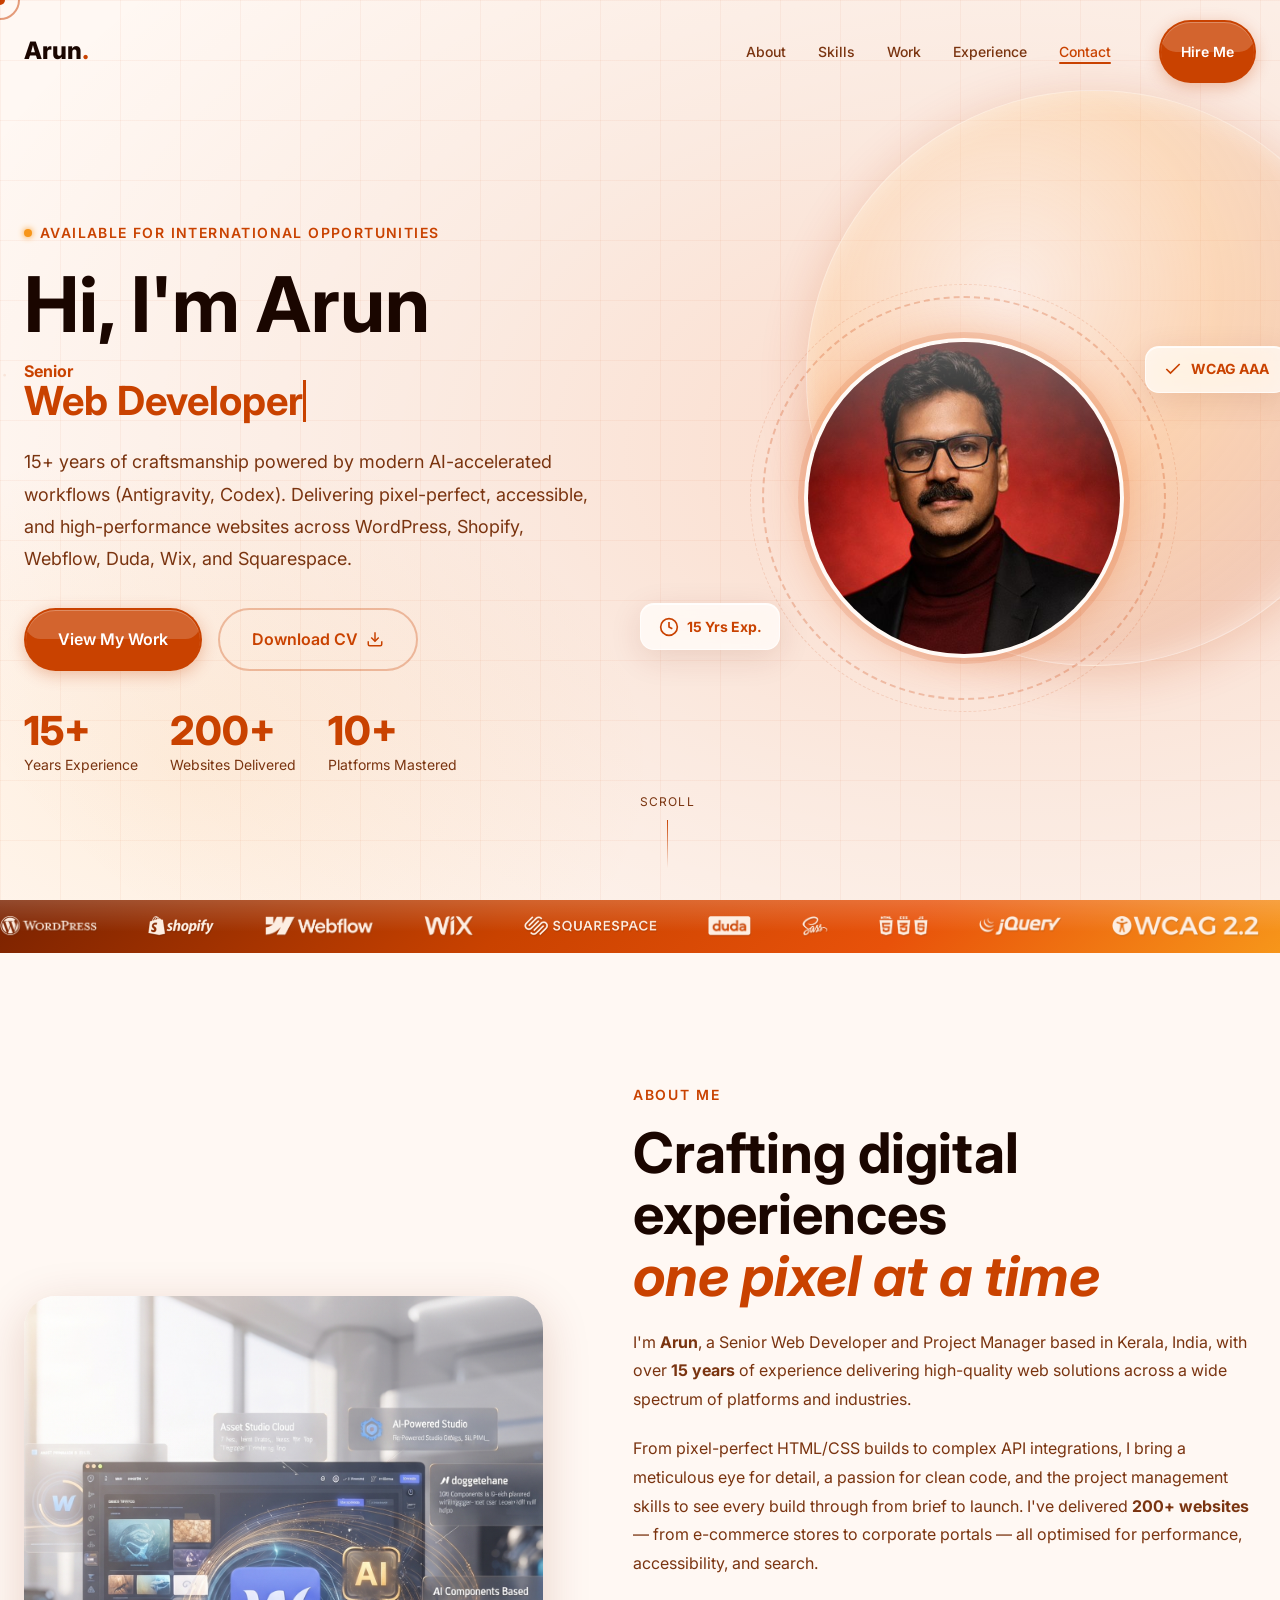
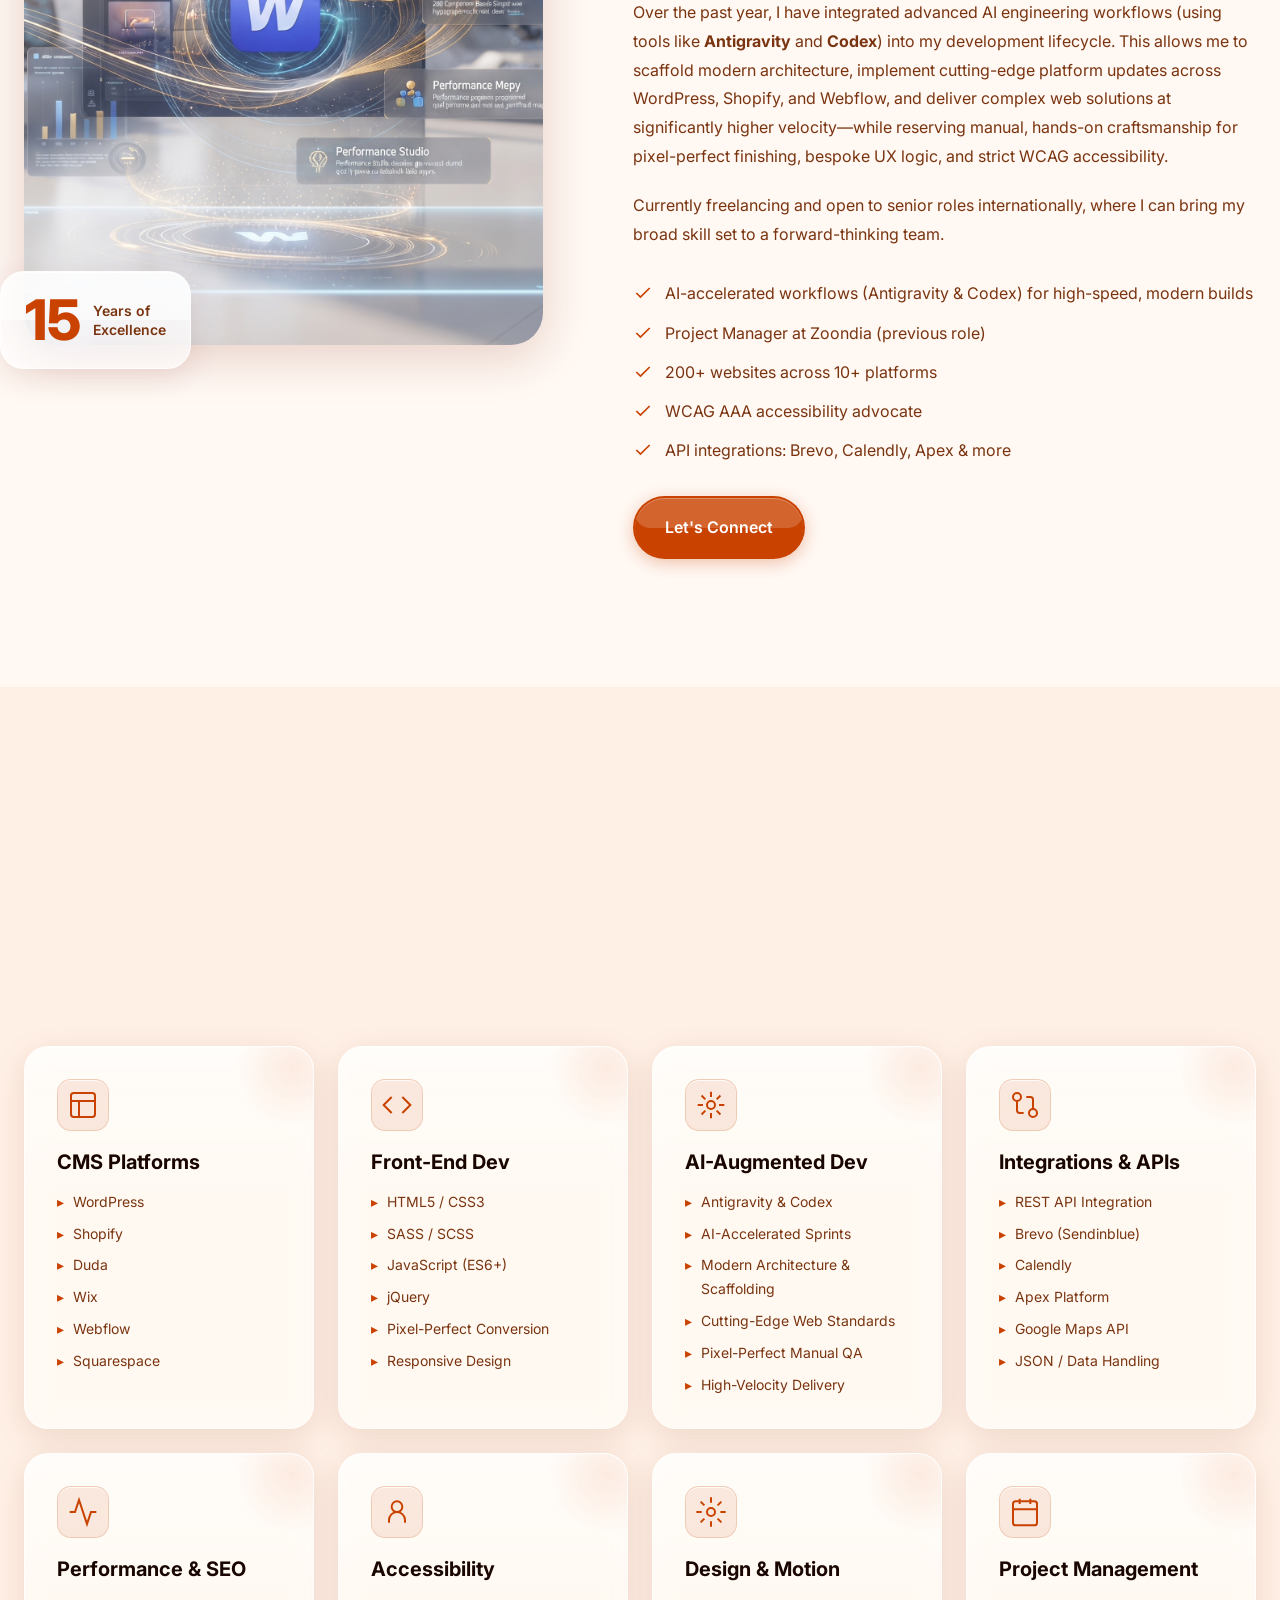
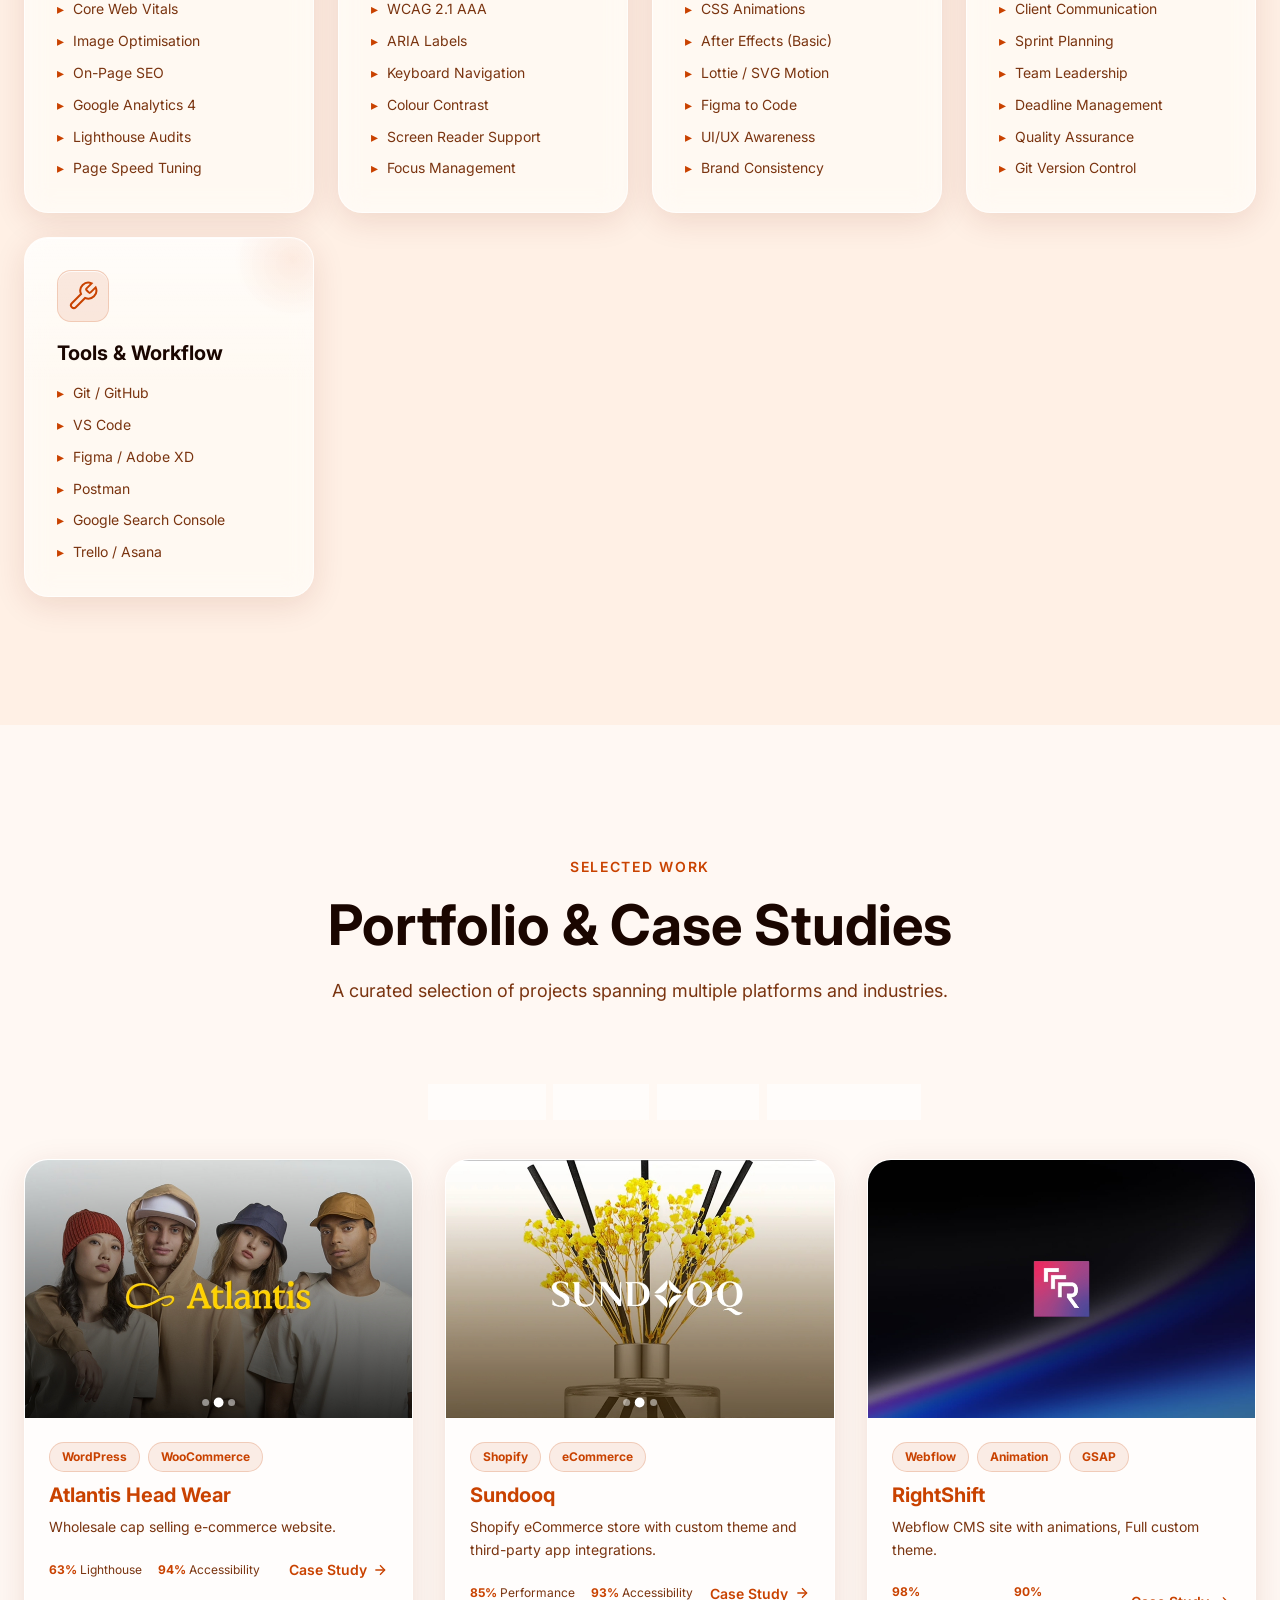
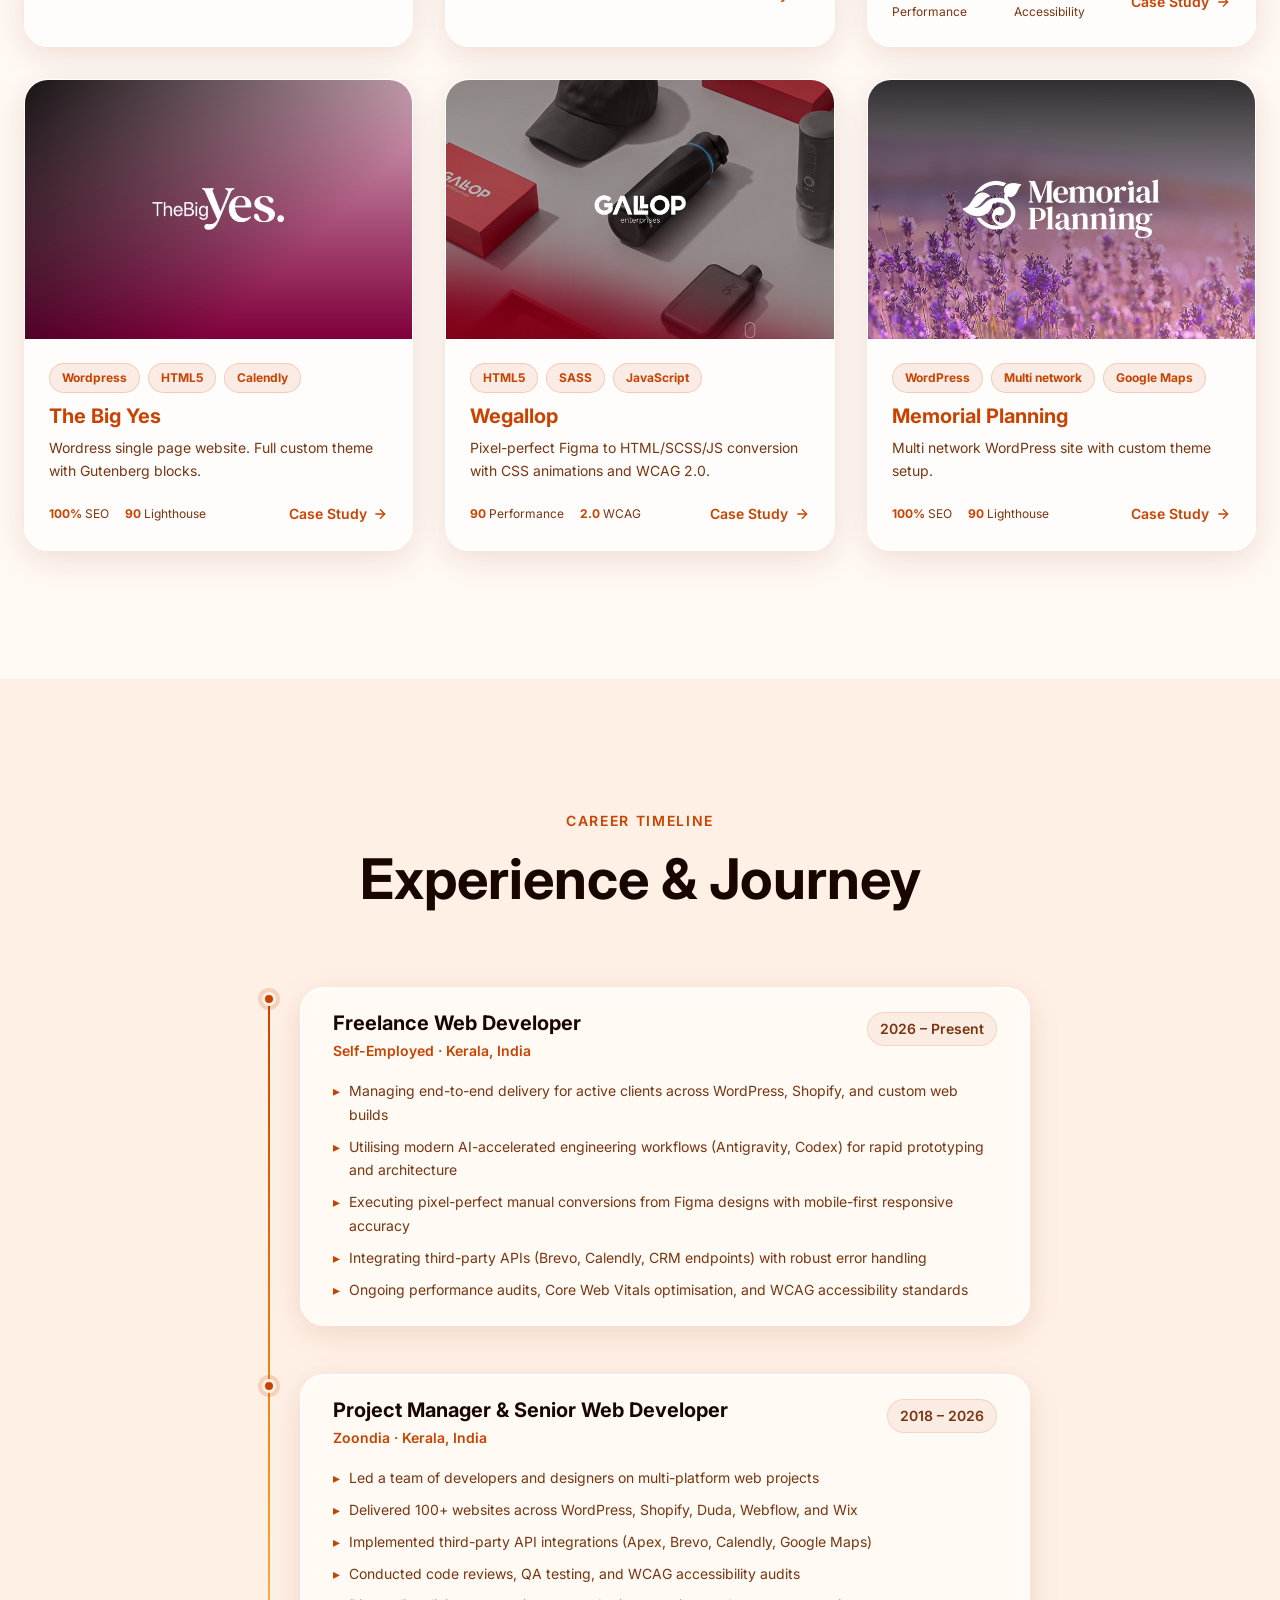
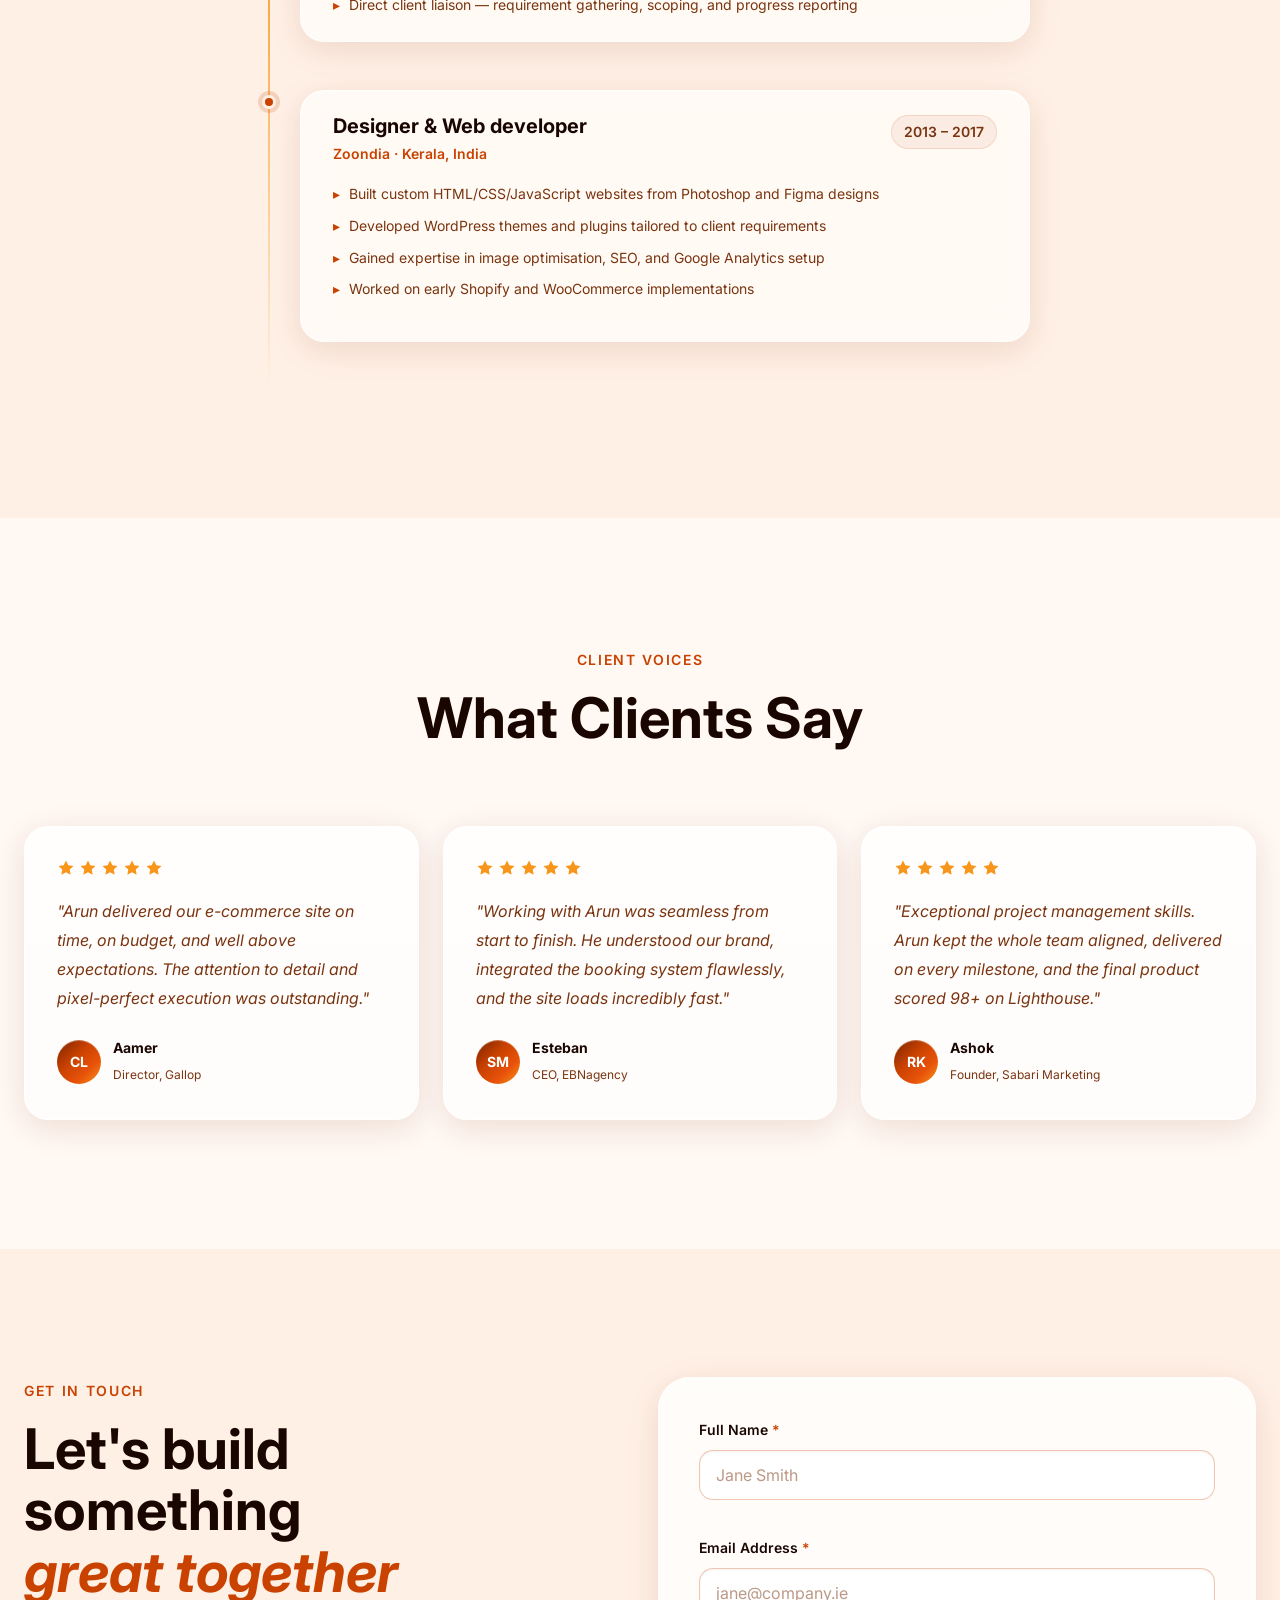
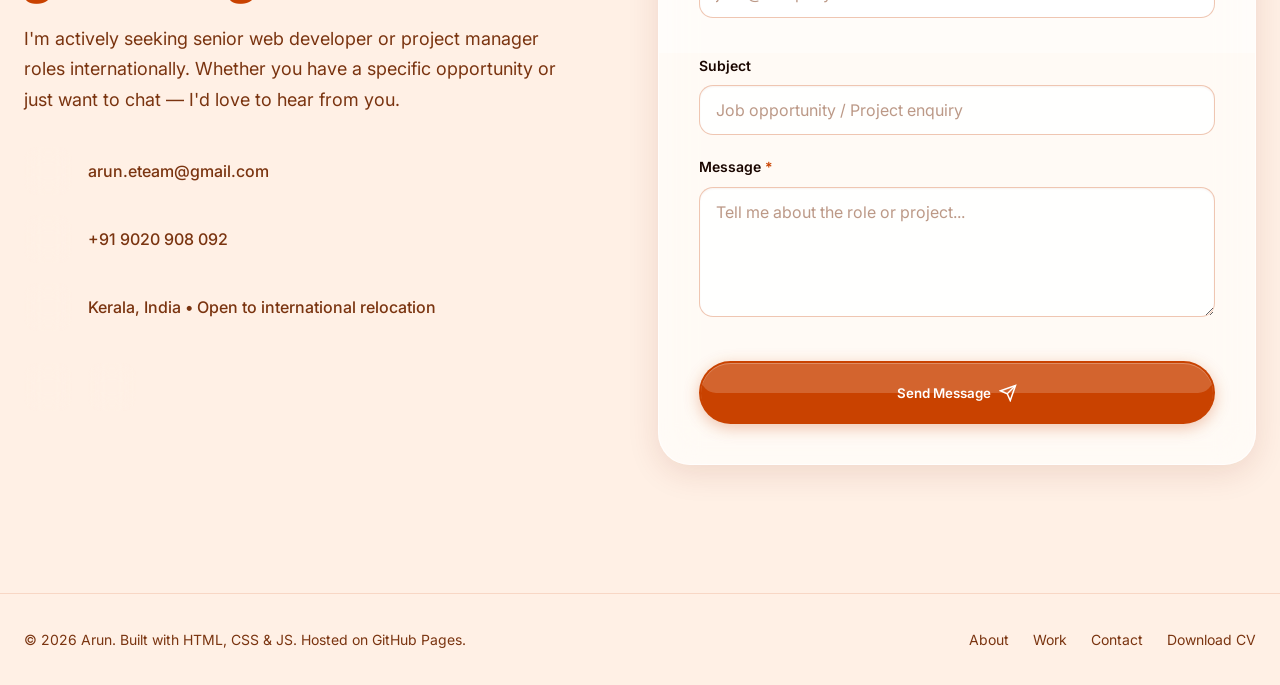
==== index.html @ b730db7a "Initial commit: Portfolio website with modern animations and case studies" ====
<!DOCTYPE html>
<html lang="en">

<head>
  <meta charset="UTF-8" />
  <meta name="viewport" content="width=device-width, initial-scale=1.0" />
  <meta name="description"
    content="Arun – Senior Web Developer & Project Manager with 15+ years experience. Specialising in WordPress, Shopify, Webflow, pixel-perfect builds, and API integrations. Based in Kerala, India. Open to international opportunities." />
  <meta name="keywords"
    content="Web Developer, WordPress Developer, Shopify Developer, Webflow, Kerala, India, Arun, Portfolio, International" />
  <meta name="author" content="Arun" />
  <!-- Open Graph -->
  <meta property="og:title" content="Arun | Senior Web Developer & PM" />
  <meta property="og:description"
    content="15+ years crafting pixel-perfect, accessible websites across WordPress, Shopify, Webflow, Wix, Duda, and more." />
  <meta property="og:type" content="website" />
  <!-- Theme color -->
  <meta name="theme-color" content="#0a0a0f" />
  <title>Arun | Senior Web Developer & Project Manager</title>

  <!-- Preload critical assets -->
  <link rel="preconnect" href="https://fonts.googleapis.com" />
  <link rel="preconnect" href="https://fonts.gstatic.com" crossorigin />
  <link href="https://fonts.googleapis.com/css2?family=Inter:wght@300;400;500;600;700;800;900&display=swap"
    rel="stylesheet" />
  <link rel="stylesheet" href="assets/css/style.css" />
  <link rel="stylesheet" href="assets/css/animations.css" />
</head>

<body>
  <!-- Skip link for WCAG AAA -->
  <a class="skip-link" href="#main-content">Skip to main content</a>

  <!-- ============ CURSOR ============ -->
  <div class="cursor" id="cursor" aria-hidden="true"></div>
  <div class="cursor-follower" id="cursorFollower" aria-hidden="true"></div>

  <!-- ============ PRELOADER ============ -->
  <div class="preloader" id="preloader" aria-hidden="true" role="presentation">
    <div class="preloader__inner">
      <div class="preloader__logo">A</div>
      <div class="preloader__bar"><span></span></div>
    </div>
  </div>

  <!-- ============ HEADER ============ -->
  <header class="header" id="header" role="banner">
    <div class="container header__inner">
      <a href="/" class="logo" aria-label="Arun – Home">
        <span class="logo__text">Arun</span>
        <span class="logo__dot" aria-hidden="true">.</span>
      </a>
      <nav class="nav" role="navigation" aria-label="Primary navigation">
        <ul class="nav__list" role="list">
          <li><a href="#about" class="nav__link">About</a></li>
          <li><a href="#skills" class="nav__link">Skills</a></li>
          <li><a href="#work" class="nav__link">Work</a></li>
          <li><a href="#experience" class="nav__link">Experience</a></li>
          <li><a href="#contact" class="nav__link">Contact</a></li>
        </ul>
      </nav>
      <a href="#contact" class="btn btn--primary btn--sm header__cta">Hire Me</a>
      <button class="nav-toggle" id="navToggle" aria-label="Open navigation menu" aria-expanded="false"
        aria-controls="mobileMenu">
        <span></span><span></span><span></span>
      </button>
    </div>
    <!-- Mobile Menu -->
    <div class="mobile-menu" id="mobileMenu" aria-hidden="true" role="dialog" aria-label="Mobile navigation">
      <nav role="navigation" aria-label="Mobile navigation">
        <ul class="mobile-menu__list" role="list">
          <li><a href="#about" class="mobile-menu__link">About</a></li>
          <li><a href="#skills" class="mobile-menu__link">Skills</a></li>
          <li><a href="#work" class="mobile-menu__link">Work</a></li>
          <li><a href="#experience" class="mobile-menu__link">Experience</a></li>
          <li><a href="#contact" class="mobile-menu__link">Contact</a></li>
        </ul>
      </nav>
    </div>
  </header>

  <!-- ============ MAIN ============ -->
  <main id="main-content">

    <!-- ====== HERO ====== -->
    <section class="hero" aria-labelledby="heroHeading">
      <div class="hero__bg" aria-hidden="true">
        <div class="hero__grid"></div>
        <div class="hero__gradient"></div>
        <canvas class="hero__canvas" id="heroCanvas"></canvas>
      </div>
      <div class="container hero__inner">
        <div class="hero__content reveal">
          <p class="hero__eyebrow">
            <span class="hero__eyebrow-dot" aria-hidden="true"></span>
            Available for international opportunities
          </p>
          <h1 class="hero__heading" id="heroHeading">
            <span class="hero__name">Hi, I'm Arun</span>
            <span class="hero__title-wrap">
              <span class="hero__title-static">Senior&nbsp;</span>
              <span class="hero__title-typewriter" id="typewriter" aria-label="Web Developer &amp; Project Manager"
                aria-live="polite"></span>
            </span>
          </h1>
          <p class="hero__desc">
            15+ years of craftsmanship powered by modern AI-accelerated workflows (Antigravity, Codex).
            Delivering pixel-perfect, accessible, and high-performance websites across WordPress, Shopify,
            Webflow, Duda, Wix, and Squarespace.
          </p>
          <div class="hero__actions">
            <a href="#work" class="btn btn--primary btn--lg">View My Work</a>
            <a href="assets/Arun-CV.pdf" class="btn btn--ghost btn--lg" download aria-label="Download Arun's CV (PDF)">
              Download CV
              <svg width="18" height="18" viewBox="0 0 24 24" fill="none" stroke="currentColor" stroke-width="2"
                aria-hidden="true" focusable="false">
                <path d="M21 15v4a2 2 0 01-2 2H5a2 2 0 01-2-2v-4" />
                <polyline points="7 10 12 15 17 10" />
                <line x1="12" y1="15" x2="12" y2="3" />
              </svg>
            </a>
          </div>
          <div class="hero__stats" role="list" aria-label="Career highlights">
            <div class="hero__stat" role="listitem">
              <span class="hero__stat-num" data-count="15">0</span>
              <span class="hero__stat-label">Years Experience</span>
            </div>
            <div class="hero__stat" role="listitem">
              <span class="hero__stat-num" data-count="200">0</span>
              <span class="hero__stat-label">Websites Delivered</span>
            </div>
            <div class="hero__stat" role="listitem">
              <span class="hero__stat-num" data-count="10">0</span>
              <span class="hero__stat-label">Platforms Mastered</span>
            </div>
          </div>
        </div>
        <div class="hero__visual reveal reveal--right" aria-hidden="true">
          <div class="hero__avatar-ring">
            <div class="hero__avatar">
              <img src="assets/images/arun-profile.jpg" alt="Arun – Web Developer" width="320" height="320"
                loading="eager" />
            </div>
          </div>
          <div class="hero__badge hero__badge--top">
            <svg width="20" height="20" viewBox="0 0 24 24" fill="none" stroke="currentColor" stroke-width="2"
              aria-hidden="true">
              <polyline points="20 6 9 17 4 12" />
            </svg>
            WCAG AAA
          </div>
          <div class="hero__badge hero__badge--bottom">
            <svg width="20" height="20" viewBox="0 0 24 24" fill="none" stroke="currentColor" stroke-width="2"
              aria-hidden="true">
              <circle cx="12" cy="12" r="10" />
              <polyline points="12 6 12 12 16 14" />
            </svg>
            15 Yrs Exp.
          </div>
        </div>
      </div>
      <div class="hero__scroll" aria-hidden="true">
        <span>Scroll</span>
        <div class="hero__scroll-line"></div>
      </div>
    </section>

    <!-- ====== MARQUEE STRIP ====== -->
    <div class="marquee-strip" aria-hidden="true">
      <div class="marquee-track">
        <div class="marquee-content">
          <img src="assets/images/Wordpress_logo_PNG1.png" alt="Wordpress">
          <img src="assets/images/Shopify_logo_PNG2.png" alt="Shopify">
          <img src="assets/images/webflow@logotyp.us.png" alt="Webflow">
          <img src="assets/images/wix@logotyp.us.png" alt="WIX">
          <img src="assets/images/squarespace@logotyp.us.png" alt="Squarespace">
          <img src="assets/images/Duda-01.png" alt="Duda">
          <img src="assets/images/Sass.png" alt="Sass">
          <img src="assets/images/html5-logo-31819.png" alt="html5">
          <img src="assets/images/jquery-logo-fa14.png" alt="jquery">
          <img src="assets/images/WCAg 2.2.png" alt="WCAG">
          <img src="assets/images/seo-search-symbol.png" alt="SEO">
          <img src="assets/images/Google_Analytics_logo_PNG1.png" alt="Google Analytics">
          <img src="assets/images/api-icon.png" alt="API">
          <img src="assets/images/pixel-perfect.png" alt="pixel perfect">
        </div>
        <div class="marquee-content" aria-hidden="true">
          <img src="assets/images/Wordpress_logo_PNG1.png" alt="Wordpress">
          <img src="assets/images/Shopify_logo_PNG2.png" alt="Shopify">
          <img src="assets/images/webflow@logotyp.us.png" alt="Webflow">
          <img src="assets/images/wix@logotyp.us.png" alt="WIX">
          <img src="assets/images/squarespace@logotyp.us.png" alt="Squarespace">
          <img src="assets/images/Duda-01.png" alt="Duda">
          <img src="assets/images/Sass.png" alt="Sass">
          <img src="assets/images/html5-logo-31819.png" alt="html5">
          <img src="assets/images/jquery-logo-fa14.png" alt="jquery">
          <img src="assets/images/WCAg 2.2.png" alt="WCAG">
          <img src="assets/images/seo-search-symbol.png" alt="SEO">
          <img src="assets/images/Google_Analytics_logo_PNG1.png" alt="Google Analytics">
          <img src="assets/images/api-icon.png" alt="API">
          <img src="assets/images/pixel-perfect.png" alt="pixel perfect">
        </div>
      </div>
    </div>

    <!-- ====== ABOUT ====== -->
    <section class="about section" id="about" aria-labelledby="aboutHeading">
      <div class="container">
        <div class="about__inner">
          <div class="about__image-wrap reveal">
            <div class="about__image-frame">
              <img src="assets/images/arun-about.jpg" alt="Arun at work – web development setup" width="480"
                height="560" loading="lazy" />
              <div class="about__image-deco" aria-hidden="true"></div>
            </div>
            <div class="about__experience-card" aria-label="15 years of web development experience">
              <span class="about__exp-num">15</span>
              <span class="about__exp-text">Years of<br />Excellence</span>
            </div>
          </div>
          <div class="about__content reveal reveal--right">
            <p class="section__eyebrow">About Me</p>
            <h2 class="section__heading" id="aboutHeading">
              Crafting digital experiences<br />
              <em>one pixel at a time</em>
            </h2>
            <p class="about__desc">
              I'm <strong>Arun</strong>, a Senior Web Developer and Project Manager based in Kerala, India,
              with over <strong>15 years</strong> of experience delivering high-quality web solutions across
              a wide spectrum of platforms and industries.
            </p>
            <p class="about__desc">
              From pixel-perfect HTML/CSS builds to complex API integrations, I bring a meticulous eye
              for detail, a passion for clean code, and the project management skills to see every
              build through from brief to launch. I've delivered <strong>200+ websites</strong> — from
              e-commerce stores to corporate portals — all optimised for performance, accessibility,
              and search.
            </p>
            <p class="about__desc">
              Over the past year, I have integrated advanced AI engineering workflows (using tools like
              <strong>Antigravity</strong> and <strong>Codex</strong>) into my development lifecycle. This allows me to
              scaffold modern architecture, implement cutting-edge platform updates across WordPress, Shopify, and
              Webflow,
              and deliver complex web solutions at significantly higher velocity—while reserving manual, hands-on
              craftsmanship for pixel-perfect finishing, bespoke UX logic, and strict WCAG accessibility.
            </p>
            <p class="about__desc">
              Currently freelancing and open to senior roles internationally, where I can bring my broad skill set to a
              forward-thinking team.
            </p>
            <ul class="about__highlights" role="list">
              <li>
                <svg width="20" height="20" viewBox="0 0 24 24" fill="none" stroke="currentColor" stroke-width="2"
                  aria-hidden="true">
                  <polyline points="20 6 9 17 4 12" />
                </svg>
                AI-accelerated workflows (Antigravity &amp; Codex) for high-speed, modern builds
              </li>
              <li>
                <svg width="20" height="20" viewBox="0 0 24 24" fill="none" stroke="currentColor" stroke-width="2"
                  aria-hidden="true">
                  <polyline points="20 6 9 17 4 12" />
                </svg>
                Project Manager at Zoondia (previous role)
              </li>
              <li>
                <svg width="20" height="20" viewBox="0 0 24 24" fill="none" stroke="currentColor" stroke-width="2"
                  aria-hidden="true">
                  <polyline points="20 6 9 17 4 12" />
                </svg>
                200+ websites across 10+ platforms
              </li>
              <li>
                <svg width="20" height="20" viewBox="0 0 24 24" fill="none" stroke="currentColor" stroke-width="2"
                  aria-hidden="true">
                  <polyline points="20 6 9 17 4 12" />
                </svg>
                WCAG AAA accessibility advocate
              </li>
              <li>
                <svg width="20" height="20" viewBox="0 0 24 24" fill="none" stroke="currentColor" stroke-width="2"
                  aria-hidden="true">
                  <polyline points="20 6 9 17 4 12" />
                </svg>
                API integrations: Brevo, Calendly, Apex & more
              </li>
            </ul>
            <a href="#contact" class="btn btn--primary">Let's Connect</a>
          </div>
        </div>
      </div>
    </section>

    <!-- ====== SKILLS ====== -->
    <section class="skills section section--alt" id="skills" aria-labelledby="skillsHeading">
      <div class="container">
        <div class="section__header reveal">
          <p class="section__eyebrow">What I Do</p>
          <h2 class="section__heading" id="skillsHeading">Skills &amp; Expertise</h2>
          <p class="section__sub">A broad, battle-tested toolkit built across 15 years of real-world projects.</p>
        </div>
        <div class="skills__grid">
          <!-- Skill Card -->
          <article class="skill-card reveal" tabindex="0" aria-label="CMS Platforms skill category">
            <div class="skill-card__icon" aria-hidden="true">
              <svg width="32" height="32" viewBox="0 0 24 24" fill="none" stroke="currentColor" stroke-width="1.5">
                <rect x="3" y="3" width="18" height="18" rx="2" />
                <path d="M3 9h18M9 21V9" />
              </svg>
            </div>
            <h3 class="skill-card__title">CMS Platforms</h3>
            <ul class="skill-card__list" role="list">
              <li>WordPress</li>
              <li>Shopify</li>
              <li>Duda</li>
              <li>Wix</li>
              <li>Webflow</li>
              <li>Squarespace</li>
            </ul>
          </article>
          <article class="skill-card reveal" tabindex="0" aria-label="Front-End Development skill category">
            <div class="skill-card__icon" aria-hidden="true">
              <svg width="32" height="32" viewBox="0 0 24 24" fill="none" stroke="currentColor" stroke-width="1.5">
                <polyline points="16 18 22 12 16 6" />
                <polyline points="8 6 2 12 8 18" />
              </svg>
            </div>
            <h3 class="skill-card__title">Front-End Dev</h3>
            <ul class="skill-card__list" role="list">
              <li>HTML5 / CSS3</li>
              <li>SASS / SCSS</li>
              <li>JavaScript (ES6+)</li>
              <li>jQuery</li>
              <li>Pixel-Perfect Conversion</li>
              <li>Responsive Design</li>
            </ul>
          </article>
          <article class="skill-card reveal" tabindex="0" aria-label="AI-Augmented Development skill category">
            <div class="skill-card__icon" aria-hidden="true">
              <svg width="32" height="32" viewBox="0 0 24 24" fill="none" stroke="currentColor" stroke-width="1.5">
                <path
                  d="M12 2v4M12 18v4M4.93 4.93l2.83 2.83M16.24 16.24l2.83 2.83M2 12h4M18 12h4M4.93 19.07l2.83-2.83M16.24 7.76l2.83-2.83" />
                <circle cx="12" cy="12" r="3" />
              </svg>
            </div>
            <h3 class="skill-card__title">AI-Augmented Dev</h3>
            <ul class="skill-card__list" role="list">
              <li>Antigravity &amp; Codex</li>
              <li>AI-Accelerated Sprints</li>
              <li>Modern Architecture &amp; Scaffolding</li>
              <li>Cutting-Edge Web Standards</li>
              <li>Pixel-Perfect Manual QA</li>
              <li>High-Velocity Delivery</li>
            </ul>
          </article>
          <article class="skill-card reveal" tabindex="0" aria-label="Integrations & APIs skill category">
            <div class="skill-card__icon" aria-hidden="true">
              <svg width="32" height="32" viewBox="0 0 24 24" fill="none" stroke="currentColor" stroke-width="1.5">
                <circle cx="18" cy="18" r="3" />
                <circle cx="6" cy="6" r="3" />
                <path d="M13 6h3a2 2 0 012 2v7" />
                <path d="M11 18H8a2 2 0 01-2-2V9" />
              </svg>
            </div>
            <h3 class="skill-card__title">Integrations &amp; APIs</h3>
            <ul class="skill-card__list" role="list">
              <li>REST API Integration</li>
              <li>Brevo (Sendinblue)</li>
              <li>Calendly</li>
              <li>Apex Platform</li>
              <li>Google Maps API</li>
              <li>JSON / Data Handling</li>
            </ul>
          </article>
          <article class="skill-card reveal" tabindex="0" aria-label="Performance & SEO skill category">
            <div class="skill-card__icon" aria-hidden="true">
              <svg width="32" height="32" viewBox="0 0 24 24" fill="none" stroke="currentColor" stroke-width="1.5">
                <polyline points="22 12 18 12 15 21 9 3 6 12 2 12" />
              </svg>
            </div>
            <h3 class="skill-card__title">Performance &amp; SEO</h3>
            <ul class="skill-card__list" role="list">
              <li>Core Web Vitals</li>
              <li>Image Optimisation</li>
              <li>On-Page SEO</li>
              <li>Google Analytics 4</li>
              <li>Lighthouse Audits</li>
              <li>Page Speed Tuning</li>
            </ul>
          </article>
          <article class="skill-card reveal" tabindex="0" aria-label="Accessibility skill category">
            <div class="skill-card__icon" aria-hidden="true">
              <svg width="32" height="32" viewBox="0 0 24 24" fill="none" stroke="currentColor" stroke-width="1.5">
                <circle cx="12" cy="8" r="4" />
                <path d="M6 20v-2a6 6 0 0112 0v2" />
              </svg>
            </div>
            <h3 class="skill-card__title">Accessibility</h3>
            <ul class="skill-card__list" role="list">
              <li>WCAG 2.1 AAA</li>
              <li>ARIA Labels</li>
              <li>Keyboard Navigation</li>
              <li>Colour Contrast</li>
              <li>Screen Reader Support</li>
              <li>Focus Management</li>
            </ul>
          </article>
          <article class="skill-card reveal" tabindex="0" aria-label="Design & Animations skill category">
            <div class="skill-card__icon" aria-hidden="true">
              <svg width="32" height="32" viewBox="0 0 24 24" fill="none" stroke="currentColor" stroke-width="1.5">
                <circle cx="12" cy="12" r="3" />
                <path
                  d="M12 1v4M12 19v4M4.22 4.22l2.83 2.83M16.95 16.95l2.83 2.83M1 12h4M19 12h4M4.22 19.78l2.83-2.83M16.95 7.05l2.83-2.83" />
              </svg>
            </div>
            <h3 class="skill-card__title">Design &amp; Motion</h3>
            <ul class="skill-card__list" role="list">
              <li>CSS Animations</li>
              <li>After Effects (Basic)</li>
              <li>Lottie / SVG Motion</li>
              <li>Figma to Code</li>
              <li>UI/UX Awareness</li>
              <li>Brand Consistency</li>
            </ul>
          </article>
          <article class="skill-card reveal" tabindex="0" aria-label="Project Management skill category">
            <div class="skill-card__icon" aria-hidden="true">
              <svg width="32" height="32" viewBox="0 0 24 24" fill="none" stroke="currentColor" stroke-width="1.5">
                <rect x="3" y="4" width="18" height="18" rx="2" ry="2" />
                <line x1="16" y1="2" x2="16" y2="6" />
                <line x1="8" y1="2" x2="8" y2="6" />
                <line x1="3" y1="10" x2="21" y2="10" />
              </svg>
            </div>
            <h3 class="skill-card__title">Project Management</h3>
            <ul class="skill-card__list" role="list">
              <li>Client Communication</li>
              <li>Sprint Planning</li>
              <li>Team Leadership</li>
              <li>Deadline Management</li>
              <li>Quality Assurance</li>
              <li>Git Version Control</li>
            </ul>
          </article>
          <article class="skill-card reveal" tabindex="0" aria-label="Tools & Workflow skill category">
            <div class="skill-card__icon" aria-hidden="true">
              <svg width="32" height="32" viewBox="0 0 24 24" fill="none" stroke="currentColor" stroke-width="1.5">
                <path
                  d="M14.7 6.3a1 1 0 000 1.4l1.6 1.6a1 1 0 001.4 0l3.77-3.77a6 6 0 01-7.94 7.94l-6.91 6.91a2.12 2.12 0 01-3-3l6.91-6.91a6 6 0 017.94-7.94l-3.76 3.76z" />
              </svg>
            </div>
            <h3 class="skill-card__title">Tools &amp; Workflow</h3>
            <ul class="skill-card__list" role="list">
              <li>Git / GitHub</li>
              <li>VS Code</li>
              <li>Figma / Adobe XD</li>
              <li>Postman</li>
              <li>Google Search Console</li>
              <li>Trello / Asana</li>
            </ul>
          </article>
        </div>
      </div>
    </section>

    <!-- ====== WORK / PORTFOLIO ====== -->
    <section class="work section" id="work" aria-labelledby="workHeading">
      <div class="container">
        <div class="section__header reveal">
          <p class="section__eyebrow">Selected Work</p>
          <h2 class="section__heading" id="workHeading">Portfolio &amp; Case Studies</h2>
          <p class="section__sub">A curated selection of projects spanning multiple platforms and industries.</p>
        </div>

        <!-- Filter Tabs -->
        <div class="filter-tabs reveal" role="tablist" aria-label="Filter portfolio by platform">
          <button class="filter-tab active" data-filter="all" role="tab" aria-selected="true"
            aria-controls="portfolioGrid">All</button>
          <button class="filter-tab" data-filter="wordpress" role="tab" aria-selected="false">WordPress</button>
          <button class="filter-tab" data-filter="shopify" role="tab" aria-selected="false">Shopify</button>
          <button class="filter-tab" data-filter="webflow" role="tab" aria-selected="false">Webflow</button>
          <button class="filter-tab" data-filter="html" role="tab" aria-selected="false">HTML5/Tailwind</button>
        </div>

        <!-- Portfolio Grid — rendered dynamically from assets/data/projects.json -->
        <div class="portfolio-grid" id="portfolioGrid" role="tabpanel" aria-live="polite"
          aria-label="Portfolio projects">
          <!-- JS renders cards here -->
          <div class="portfolio-loading" id="portfolioLoading" aria-label="Loading projects">
            <div class="portfolio-loading__spinner" aria-hidden="true"></div>
            <p>Loading projects…</p>
          </div>
        </div><!-- /portfolio-grid -->
      </div>
    </section>

    <!-- ====== EXPERIENCE ====== -->
    <section class="experience section section--alt" id="experience" aria-labelledby="expHeading">
      <div class="container">
        <div class="section__header reveal">
          <p class="section__eyebrow">Career Timeline</p>
          <h2 class="section__heading" id="expHeading">Experience &amp; Journey</h2>
        </div>
        <div class="timeline">
          <div class="timeline__item reveal" aria-label="Current role: Freelance Web Developer, 2024 to present">
            <div class="timeline__dot" aria-hidden="true"></div>
            <div class="timeline__content">
              <div class="timeline__header">
                <div>
                  <h3 class="timeline__role">Freelance Web Developer</h3>
                  <p class="timeline__company">Self-Employed &middot; Kerala, India</p>
                </div>
                <span class="timeline__period">2026 – Present</span>
              </div>
              <ul class="timeline__desc" role="list">
                <li>Managing end-to-end delivery for active clients across WordPress, Shopify, and custom web builds
                </li>
                <li>Utilising modern AI-accelerated engineering workflows (Antigravity, Codex) for rapid prototyping and
                  architecture</li>
                <li>Executing pixel-perfect manual conversions from Figma designs with mobile-first responsive accuracy
                </li>
                <li>Integrating third-party APIs (Brevo, Calendly, CRM endpoints) with robust error handling</li>
                <li>Ongoing performance audits, Core Web Vitals optimisation, and WCAG accessibility standards</li>
              </ul>
            </div>
          </div>
          <div class="timeline__item reveal" aria-label="Previous role: Project Manager at Zoondia">
            <div class="timeline__dot" aria-hidden="true"></div>
            <div class="timeline__content">
              <div class="timeline__header">
                <div>
                  <h3 class="timeline__role">Project Manager &amp; Senior Web Developer</h3>
                  <p class="timeline__company">Zoondia &middot; Kerala, India</p>
                </div>
                <span class="timeline__period">2018 – 2026</span>
              </div>
              <ul class="timeline__desc" role="list">
                <li>Led a team of developers and designers on multi-platform web projects</li>
                <li>Delivered 100+ websites across WordPress, Shopify, Duda, Webflow, and Wix</li>
                <li>Implemented third-party API integrations (Apex, Brevo, Calendly, Google Maps)</li>
                <li>Conducted code reviews, QA testing, and WCAG accessibility audits</li>
                <li>Direct client liaison — requirement gathering, scoping, and progress reporting</li>
              </ul>
            </div>
          </div>
          <div class="timeline__item reveal" aria-label="Earlier career: Web Developer roles">
            <div class="timeline__dot" aria-hidden="true"></div>
            <div class="timeline__content">
              <div class="timeline__header">
                <div>
                  <h3 class="timeline__role">Designer & Web developer</h3>
                  <p class="timeline__company">Zoondia &middot; Kerala, India</p>
                </div>
                <span class="timeline__period">2013 – 2017</span>
                <ul class="timeline__desc" role="list">
                  <li>Built custom HTML/CSS/JavaScript websites from Photoshop and Figma designs</li>
                  <li>Developed WordPress themes and plugins tailored to client requirements</li>
                  <li>Gained expertise in image optimisation, SEO, and Google Analytics setup</li>
                  <li>Worked on early Shopify and WooCommerce implementations</li>
                </ul>
              </div>
            </div>
          </div>
        </div>
    </section>

    <!-- ====== TESTIMONIALS ====== -->
    <section class="testimonials section" id="testimonials" aria-labelledby="testimonialsHeading">
      <div class="container">
        <div class="section__header reveal">
          <p class="section__eyebrow">Client Voices</p>
          <h2 class="section__heading" id="testimonialsHeading">What Clients Say</h2>
        </div>
        <div class="testimonials__track" role="list" id="testimonialsTrack">
          <div class="testimonial-card reveal" role="listitem">
            <div class="testimonial-card__stars" aria-label="5 out of 5 stars">
              <svg width="18" height="18" viewBox="0 0 24 24" fill="currentColor" aria-hidden="true">
                <polygon
                  points="12 2 15.09 8.26 22 9.27 17 14.14 18.18 21.02 12 17.77 5.82 21.02 7 14.14 2 9.27 8.91 8.26 12 2" />
              </svg>
              <svg width="18" height="18" viewBox="0 0 24 24" fill="currentColor" aria-hidden="true">
                <polygon
                  points="12 2 15.09 8.26 22 9.27 17 14.14 18.18 21.02 12 17.77 5.82 21.02 7 14.14 2 9.27 8.91 8.26 12 2" />
              </svg>
              <svg width="18" height="18" viewBox="0 0 24 24" fill="currentColor" aria-hidden="true">
                <polygon
                  points="12 2 15.09 8.26 22 9.27 17 14.14 18.18 21.02 12 17.77 5.82 21.02 7 14.14 2 9.27 8.91 8.26 12 2" />
              </svg>
              <svg width="18" height="18" viewBox="0 0 24 24" fill="currentColor" aria-hidden="true">
                <polygon
                  points="12 2 15.09 8.26 22 9.27 17 14.14 18.18 21.02 12 17.77 5.82 21.02 7 14.14 2 9.27 8.91 8.26 12 2" />
              </svg>
              <svg width="18" height="18" viewBox="0 0 24 24" fill="currentColor" aria-hidden="true">
                <polygon
                  points="12 2 15.09 8.26 22 9.27 17 14.14 18.18 21.02 12 17.77 5.82 21.02 7 14.14 2 9.27 8.91 8.26 12 2" />
              </svg>
            </div>
            <blockquote class="testimonial-card__quote">
              "Arun delivered our e-commerce site on time, on budget, and well above expectations. The attention to
              detail and pixel-perfect execution was outstanding."
            </blockquote>
            <footer class="testimonial-card__author">
              <div class="testimonial-card__avatar" aria-hidden="true">CL</div>
              <div>
                <cite class="testimonial-card__name">Aamer</cite>
                <span class="testimonial-card__title">Director, Gallop</span>
              </div>
            </footer>
          </div>
          <div class="testimonial-card reveal" role="listitem">
            <div class="testimonial-card__stars" aria-label="5 out of 5 stars">
              <svg width="18" height="18" viewBox="0 0 24 24" fill="currentColor" aria-hidden="true">
                <polygon
                  points="12 2 15.09 8.26 22 9.27 17 14.14 18.18 21.02 12 17.77 5.82 21.02 7 14.14 2 9.27 8.91 8.26 12 2" />
              </svg>
              <svg width="18" height="18" viewBox="0 0 24 24" fill="currentColor" aria-hidden="true">
                <polygon
                  points="12 2 15.09 8.26 22 9.27 17 14.14 18.18 21.02 12 17.77 5.82 21.02 7 14.14 2 9.27 8.91 8.26 12 2" />
              </svg>
              <svg width="18" height="18" viewBox="0 0 24 24" fill="currentColor" aria-hidden="true">
                <polygon
                  points="12 2 15.09 8.26 22 9.27 17 14.14 18.18 21.02 12 17.77 5.82 21.02 7 14.14 2 9.27 8.91 8.26 12 2" />
              </svg>
              <svg width="18" height="18" viewBox="0 0 24 24" fill="currentColor" aria-hidden="true">
                <polygon
                  points="12 2 15.09 8.26 22 9.27 17 14.14 18.18 21.02 12 17.77 5.82 21.02 7 14.14 2 9.27 8.91 8.26 12 2" />
              </svg>
              <svg width="18" height="18" viewBox="0 0 24 24" fill="currentColor" aria-hidden="true">
                <polygon
                  points="12 2 15.09 8.26 22 9.27 17 14.14 18.18 21.02 12 17.77 5.82 21.02 7 14.14 2 9.27 8.91 8.26 12 2" />
              </svg>
            </div>
            <blockquote class="testimonial-card__quote">
              "Working with Arun was seamless from start to finish. He understood our brand, integrated the booking
              system flawlessly, and the site loads incredibly fast."
            </blockquote>
            <footer class="testimonial-card__author">
              <div class="testimonial-card__avatar" aria-hidden="true">SM</div>
              <div>
                <cite class="testimonial-card__name">Esteban</cite>
                <span class="testimonial-card__title">CEO, EBNagency</span>
              </div>
            </footer>
          </div>
          <div class="testimonial-card reveal" role="listitem">
            <div class="testimonial-card__stars" aria-label="5 out of 5 stars">
              <svg width="18" height="18" viewBox="0 0 24 24" fill="currentColor" aria-hidden="true">
                <polygon
                  points="12 2 15.09 8.26 22 9.27 17 14.14 18.18 21.02 12 17.77 5.82 21.02 7 14.14 2 9.27 8.91 8.26 12 2" />
              </svg>
              <svg width="18" height="18" viewBox="0 0 24 24" fill="currentColor" aria-hidden="true">
                <polygon
                  points="12 2 15.09 8.26 22 9.27 17 14.14 18.18 21.02 12 17.77 5.82 21.02 7 14.14 2 9.27 8.91 8.26 12 2" />
              </svg>
              <svg width="18" height="18" viewBox="0 0 24 24" fill="currentColor" aria-hidden="true">
                <polygon
                  points="12 2 15.09 8.26 22 9.27 17 14.14 18.18 21.02 12 17.77 5.82 21.02 7 14.14 2 9.27 8.91 8.26 12 2" />
              </svg>
              <svg width="18" height="18" viewBox="0 0 24 24" fill="currentColor" aria-hidden="true">
                <polygon
                  points="12 2 15.09 8.26 22 9.27 17 14.14 18.18 21.02 12 17.77 5.82 21.02 7 14.14 2 9.27 8.91 8.26 12 2" />
              </svg>
              <svg width="18" height="18" viewBox="0 0 24 24" fill="currentColor" aria-hidden="true">
                <polygon
                  points="12 2 15.09 8.26 22 9.27 17 14.14 18.18 21.02 12 17.77 5.82 21.02 7 14.14 2 9.27 8.91 8.26 12 2" />
              </svg>
            </div>
            <blockquote class="testimonial-card__quote">
              "Exceptional project management skills. Arun kept the whole team aligned, delivered on every milestone,
              and the final product scored 98+ on Lighthouse."
            </blockquote>
            <footer class="testimonial-card__author">
              <div class="testimonial-card__avatar" aria-hidden="true">RK</div>
              <div>
                <cite class="testimonial-card__name">Ashok</cite>
                <span class="testimonial-card__title">Founder, Sabari Marketing</span>
              </div>
            </footer>
          </div>
        </div>
      </div>
    </section>

    <!-- ====== CONTACT ====== -->
    <section class="contact section section--alt" id="contact" aria-labelledby="contactHeading">
      <div class="container">
        <div class="contact__inner">
          <div class="contact__info reveal">
            <p class="section__eyebrow">Get In Touch</p>
            <h2 class="section__heading" id="contactHeading">
              Let's build something<br /><em>great together</em>
            </h2>
            <p class="contact__desc">
              I'm actively seeking senior web developer or project manager roles internationally.
              Whether you have a specific opportunity or just want to chat — I'd love to hear from you.
            </p>
            <ul class="contact__details" role="list">
              <li>
                <a href="mailto:arun.eteam@gmail.com" class="contact__detail-link"
                  aria-label="Email Arun at arun.eteam@gmail.com">
                  <div class="contact__detail-icon" aria-hidden="true">
                    <svg width="22" height="22" viewBox="0 0 24 24" fill="none" stroke="currentColor" stroke-width="2">
                      <path d="M4 4h16c1.1 0 2 .9 2 2v12c0 1.1-.9 2-2 2H4c-1.1 0-2-.9-2-2V6c0-1.1.9-2 2-2z" />
                      <polyline points="22,6 12,13 2,6" />
                    </svg>
                  </div>
                  <span>arun.eteam@gmail.com</span>
                </a>
              </li>
              <li>
                <a href="tel:+919020908092" class="contact__detail-link" aria-label="Call Arun at +91 9020908092">
                  <div class="contact__detail-icon" aria-hidden="true">
                    <svg width="22" height="22" viewBox="0 0 24 24" fill="none" stroke="currentColor" stroke-width="2">
                      <path
                        d="M22 16.92v3a2 2 0 01-2.18 2 19.79 19.79 0 01-8.63-3.07A19.5 19.5 0 013.07 9.81a19.79 19.79 0 01-3.07-8.67A2 2 0 012 .18h3a2 2 0 012 1.72c.127.96.361 1.903.7 2.81a2 2 0 01-.45 2.11L6.09 7.91a16 16 0 006 6l1.27-1.27a2 2 0 012.11-.45c.907.339 1.85.573 2.81.7A2 2 0 0122 14.92z" />
                    </svg>
                  </div>
                  <span>+91 9020 908 092</span>
                </a>
              </li>
              <li>
                <div class="contact__detail-link" aria-label="Arun's location: Kerala, India">
                  <div class="contact__detail-icon" aria-hidden="true">
                    <svg width="22" height="22" viewBox="0 0 24 24" fill="none" stroke="currentColor" stroke-width="2">
                      <path d="M21 10c0 7-9 13-9 13s-9-6-9-13a9 9 0 0118 0z" />
                      <circle cx="12" cy="10" r="3" />
                    </svg>
                  </div>
                  <span>Kerala, India &bull; Open to international relocation</span>
                </div>
              </li>
            </ul>
            <div class="contact__social" role="list" aria-label="Social media links">
              <a href="https://linkedin.com/in/YOUR-PROFILE" class="social-link" target="_blank"
                rel="noopener noreferrer" aria-label="Arun's LinkedIn profile (opens in new tab)" role="listitem">
                <svg width="22" height="22" viewBox="0 0 24 24" fill="currentColor" aria-hidden="true">
                  <path d="M16 8a6 6 0 016 6v7h-4v-7a2 2 0 00-2-2 2 2 0 00-2 2v7h-4v-7a6 6 0 016-6z" />
                  <rect x="2" y="9" width="4" height="12" />
                  <circle cx="4" cy="4" r="2" />
                </svg>
              </a>
              <a href="https://github.com/YOUR-HANDLE" class="social-link" target="_blank" rel="noopener noreferrer"
                aria-label="Arun's GitHub profile (opens in new tab)" role="listitem">
                <svg width="22" height="22" viewBox="0 0 24 24" fill="currentColor" aria-hidden="true">
                  <path
                    d="M9 19c-5 1.5-5-2.5-7-3m14 6v-3.87a3.37 3.37 0 00-.94-2.61c3.14-.35 6.44-1.54 6.44-7A5.44 5.44 0 0020 4.77 5.07 5.07 0 0019.91 1S18.73.65 16 2.48a13.38 13.38 0 00-7 0C6.27.65 5.09 1 5.09 1A5.07 5.07 0 005 4.77a5.44 5.44 0 00-1.5 3.78c0 5.42 3.3 6.61 6.44 7A3.37 3.37 0 009 18.13V22" />
                </svg>
              </a>
            </div>
          </div>
          <div class="contact__form-wrap reveal reveal--right">
            <form class="contact__form" id="contactForm" action="#" method="post" novalidate aria-label="Contact form">
              <div class="form-group">
                <label for="contactName" class="form-label">Full Name <span aria-hidden="true">*</span></label>
                <input type="text" id="contactName" name="name" class="form-input" placeholder="Jane Smith" required
                  autocomplete="name" aria-required="true" aria-describedby="nameError" />
                <span class="form-error" id="nameError" role="alert" aria-live="polite"></span>
              </div>
              <div class="form-group">
                <label for="contactEmail" class="form-label">Email Address <span aria-hidden="true">*</span></label>
                <input type="email" id="contactEmail" name="email" class="form-input" placeholder="jane@company.ie"
                  required autocomplete="email" aria-required="true" aria-describedby="emailError" />
                <span class="form-error" id="emailError" role="alert" aria-live="polite"></span>
              </div>
              <div class="form-group">
                <label for="contactSubject" class="form-label">Subject</label>
                <input type="text" id="contactSubject" name="subject" class="form-input"
                  placeholder="Job opportunity / Project enquiry" autocomplete="off" />
              </div>
              <div class="form-group">
                <label for="contactMessage" class="form-label">Message <span aria-hidden="true">*</span></label>
                <textarea id="contactMessage" name="message" class="form-input form-textarea"
                  placeholder="Tell me about the role or project..." rows="5" required aria-required="true"
                  aria-describedby="messageError"></textarea>
                <span class="form-error" id="messageError" role="alert" aria-live="polite"></span>
              </div>
              <button type="submit" class="btn btn--primary btn--full" id="submitBtn">
                <span class="btn__text">Send Message</span>
                <svg class="btn__icon" width="18" height="18" viewBox="0 0 24 24" fill="none" stroke="currentColor"
                  stroke-width="2" aria-hidden="true">
                  <line x1="22" y1="2" x2="11" y2="13" />
                  <polygon points="22 2 15 22 11 13 2 9 22 2" />
                </svg>
              </button>
              <div class="form-success" id="formSuccess" role="status" aria-live="polite" hidden>
                ✅ Thank you! Your message has been sent. I'll be in touch shortly.
              </div>
            </form>
          </div>
        </div>
      </div>
    </section>
  </main>

  <!-- ============ FOOTER ============ -->
  <footer class="footer" role="contentinfo">
    <div class="container footer__inner">
      <p class="footer__copy">
        &copy; <span id="footerYear"></span> Arun. Built with HTML, CSS &amp; JS.
        Hosted on GitHub Pages.
      </p>
      <nav aria-label="Footer navigation">
        <ul class="footer__nav" role="list">
          <li><a href="#about">About</a></li>
          <li><a href="#work">Work</a></li>
          <li><a href="#contact">Contact</a></li>
          <li><a href="assets/Arun-CV.pdf" download>Download CV</a></li>
        </ul>
      </nav>
    </div>
  </footer>

  <!-- Back to top -->
  <button class="back-to-top" id="backToTop" aria-label="Scroll back to top" title="Back to top">
    <svg width="22" height="22" viewBox="0 0 24 24" fill="none" stroke="currentColor" stroke-width="2"
      aria-hidden="true">
      <polyline points="18 15 12 9 6 15" />
    </svg>
  </button>

  <script src="assets/js/main.js"></script>
  <script src="assets/js/portfolio.js"></script>
</body>

</html>
---- assets/css/style.css ----
/* ============================================================
   ARUN PORTFOLIO — MAIN STYLESHEET
   Theme   : Bright Warm Orange — Glossy / Glass Morphism
   Standard: WCAG AAA (contrast ratios verified >= 7:1)
   Comments: English only
   ============================================================ */

/* ---- 1. CUSTOM PROPERTIES ---- */
:root {
  /* --- Brand Colours (orange-amber palette from reference) --- */
  /* Accent deep: #7A2200 — WCAG AAA with white (#FFF): 10.8:1          */
  /* Accent main: #C94200 — WCAG AAA with white (#FFF): 7.3:1           */
  /* Accent bright: #E8520A — decorative only, not used for body text    */
  /* Amber: #F7961A — decorative only                                    */
  /* Primary text: #1A0600 on --clr-bg #FFF8F3 → ~18:1 contrast         */
  /* Muted text:   #7A3410 on --clr-bg #FFF8F3 → ~7.2:1 contrast (AAA)  */

  --clr-bg: #FFF8F3;
  --clr-bg-2: #FFF0E5;
  --clr-bg-3: #FFE7D4;
  --clr-surface: rgba(255, 255, 255, 0.72);
  --clr-surface-solid: #FFFFFF;
  --clr-border: rgba(201, 66, 0, 0.14);
  --clr-border-strong: rgba(201, 66, 0, 0.30);

  --clr-white: #FFFFFF;
  --clr-text: #1A0600;
  --clr-text-muted: #7A3410;

  /* Accent palette */
  --clr-accent: #C94200;
  /* primary CTA, icons — 7.3:1 on white */
  --clr-accent-deep: #7A2200;
  /* dark orange for text on light bg     */
  --clr-accent-bright: #E8520A;
  /* decorative highlights                */
  --clr-accent-amber: #F7961A;
  /* gradient / glow decorations          */
  --clr-accent-glow: rgba(232, 82, 10, 0.22);
  --clr-accent-glass: rgba(255, 255, 255, 0.55);

  /* Glossy gradient — matches uploaded reference image */
  --gradient-brand: linear-gradient(135deg, #7A2200 0%, #C94200 40%, #E8520A 70%, #F7961A 100%);
  --gradient-hero: radial-gradient(ellipse 100% 80% at 100% 50%, #E8520A 0%, #C94200 40%, #7A2200 100%);
  --gradient-glass: linear-gradient(135deg, rgba(255, 255, 255, 0.65) 0%, rgba(255, 255, 255, 0.20) 100%);

  /* Typography — consistent across all pages */
  --ff-sans: 'Inter', system-ui, -apple-system, sans-serif;
  --ff-display: 'Inter', sans-serif;

  --fs-xs: 0.75rem;
  --fs-sm: 0.875rem;
  --fs-base: 1rem;
  --fs-lg: 1.125rem;
  --fs-xl: 1.25rem;
  --fs-2xl: 1.5rem;
  --fs-3xl: 2rem;
  --fs-4xl: 2.5rem;
  --fs-5xl: 3.5rem;
  --fs-6xl: 4.5rem;
  --fs-7xl: 6rem;

  /* Spacing scale */
  --space-1: 0.25rem;
  --space-2: 0.5rem;
  --space-3: 0.75rem;
  --space-4: 1rem;
  --space-5: 1.25rem;
  --space-6: 1.5rem;
  --space-8: 2rem;
  --space-10: 2.5rem;
  --space-12: 3rem;
  --space-16: 4rem;
  --space-20: 5rem;
  --space-24: 6rem;
  --space-32: 8rem;

  /* Layout */
  --max-w: 1280px;
  --gutter: 1.5rem;

  /* Border radius */
  --radius-sm: 0.5rem;
  --radius: 0.875rem;
  --radius-lg: 1.5rem;
  --radius-xl: 2rem;
  --radius-full: 9999px;

  /* Shadows — warm tinted for brand consistency */
  --shadow-sm: 0 1px 4px rgba(122, 34, 0, 0.10);
  --shadow: 0 4px 24px rgba(122, 34, 0, 0.14);
  --shadow-lg: 0 12px 48px rgba(122, 34, 0, 0.18);
  --shadow-accent: 0 0 40px rgba(232, 82, 10, 0.28);
  --shadow-glass: 0 8px 32px rgba(122, 34, 0, 0.12),
    inset 0 1px 0 rgba(255, 255, 255, 0.80);

  /* Transitions */
  --ease: cubic-bezier(0.25, 0.46, 0.45, 0.94);
  --ease-bounce: cubic-bezier(0.34, 1.56, 0.64, 1);
  --dur-fast: 150ms;
  --dur: 300ms;
  --dur-slow: 600ms;

  /* Section vertical padding */
  --section-py: clamp(5rem, 10vw, 8rem);
}

/* ---- 2. RESET & BASE ---- */
*,
*::before,
*::after {
  box-sizing: border-box;
  margin: 0;
  padding: 0;
}

html {
  scroll-behavior: smooth;
  font-size: 16px;
  -webkit-text-size-adjust: 100%;
}

/* Respect reduced-motion preference — WCAG 2.3.3 */
@media (prefers-reduced-motion: reduce) {

  *,
  *::before,
  *::after {
    animation-duration: 0.01ms !important;
    animation-iteration-count: 1 !important;
    transition-duration: 0.01ms !important;
    scroll-behavior: auto !important;
  }
}

body {
  font-family: var(--ff-sans);
  background-color: var(--clr-bg);
  color: var(--clr-text);
  line-height: 1.7;
  overflow-x: hidden;
  -webkit-font-smoothing: antialiased;
  -moz-osx-font-smoothing: grayscale;
}

body.menu-open {
  overflow: hidden;
}

/* Skip link — WCAG 2.4.1 */
.skip-link {
  position: absolute;
  top: -100px;
  left: 1rem;
  background: var(--clr-accent);
  color: var(--clr-white);
  padding: 0.75rem 1.5rem;
  border-radius: var(--radius);
  font-weight: 700;
  z-index: 9999;
  text-decoration: none;
  transition: top var(--dur) var(--ease);
}

.skip-link:focus {
  top: 1rem;
}

img,
video,
svg {
  display: block;
  max-width: 100%;
}

img {
  height: auto;
}

a {
  color: var(--clr-accent);
  text-decoration: none;
  transition: color var(--dur) var(--ease);
}

a:hover {
  color: var(--clr-accent-deep);
}

/* Focus styles — WCAG 2.4.7, 2.4.11 */
a:focus-visible,
button:focus-visible,
[tabindex]:focus-visible,
input:focus-visible,
textarea:focus-visible,
select:focus-visible {
  outline: 3px solid var(--clr-accent);
  outline-offset: 3px;
  border-radius: 2px;
}

button {
  background: none;
  border: none;
  cursor: pointer;
  font-family: inherit;
}

ul,
ol {
  list-style: none;
}

h1,
h2,
h3,
h4,
h5,
h6 {
  font-family: var(--ff-display);
  font-weight: 700;
  line-height: 1.15;
  color: var(--clr-text);
}

em {
  font-style: italic;
  color: var(--clr-accent);
}

/* ---- 3. LAYOUT HELPERS ---- */
.container {
  width: 100%;
  max-width: var(--max-w);
  margin-inline: auto;
  padding-inline: var(--gutter);
}

.section {
  padding-block: var(--section-py);
}

/* Alternate section background for visual rhythm */
.section--alt {
  background-color: var(--clr-bg-2);
}

/* Section header pattern — consistent across all sections */
.section__header {
  text-align: center;
  margin-bottom: clamp(3rem, 6vw, 5rem);
}

.section__eyebrow {
  display: inline-flex;
  align-items: center;
  gap: 0.5rem;
  font-size: var(--fs-sm);
  font-weight: 600;
  letter-spacing: 0.12em;
  text-transform: uppercase;
  color: var(--clr-accent);
  margin-bottom: var(--space-4);
}

.section__heading {
  font-size: clamp(var(--fs-3xl), 5vw, var(--fs-5xl));
  line-height: 1.1;
  margin-bottom: var(--space-5);
  color: var(--clr-text);
}

.section__sub {
  font-size: var(--fs-lg);
  color: var(--clr-text-muted);
  max-width: 56ch;
  margin-inline: auto;
}

/* ---- 4. GLOSSY UTILITY CLASSES ---- */

/* Glass card — base for all frosted-glass elements */
.glass {
  background: var(--gradient-glass);
  backdrop-filter: blur(16px) saturate(1.8);
  -webkit-backdrop-filter: blur(16px) saturate(1.8);
  border: 1px solid rgba(255, 255, 255, 0.60);
  box-shadow: var(--shadow-glass);
  position: relative;
  overflow: hidden;
}

/* Gloss shine overlay — top-left highlight streak */
.glass::before {
  content: '';
  position: absolute;
  top: 0;
  left: 0;
  right: 0;
  height: 50%;
  background: linear-gradient(180deg,
      rgba(255, 255, 255, 0.45) 0%,
      rgba(255, 255, 255, 0.00) 100%);
  pointer-events: none;
  z-index: 1;
  border-radius: inherit;
}

/* Glossy pill badge */
.gloss-badge {
  display: inline-flex;
  align-items: center;
  gap: 0.4rem;
  padding: 0.35rem 0.9rem;
  border-radius: var(--radius-full);
  font-size: var(--fs-xs);
  font-weight: 700;
  letter-spacing: 0.06em;
  text-transform: uppercase;
  background: var(--gradient-glass);
  backdrop-filter: blur(10px);
  -webkit-backdrop-filter: blur(10px);
  border: 1px solid rgba(255, 255, 255, 0.65);
  box-shadow: 0 2px 8px rgba(122, 34, 0, 0.12),
    inset 0 1px 0 rgba(255, 255, 255, 0.80);
  color: var(--clr-accent);
}

/* ---- 5. CUSTOM CURSOR ---- */
.cursor,
.cursor-follower {
  position: fixed;
  top: 0;
  left: 0;
  border-radius: 50%;
  pointer-events: none;
  z-index: 9998;
  mix-blend-mode: multiply;
}

.cursor {
  width: 10px;
  height: 10px;
  background: var(--clr-accent);
  transform: translate(-50%, -50%);
  transition: width var(--dur-fast), height var(--dur-fast), opacity var(--dur-fast);
}

.cursor-follower {
  width: 40px;
  height: 40px;
  border: 2px solid rgba(201, 66, 0, 0.5);
  transform: translate(-50%, -50%);
  transition: transform 0.12s var(--ease), width var(--dur), height var(--dur);
}

body.cursor-hover .cursor {
  width: 16px;
  height: 16px;
}

body.cursor-hover .cursor-follower {
  width: 60px;
  height: 60px;
}

/* Hide default browser cursor when custom cursor is supported */
@media (hover: hover) and (pointer: fine) {

  *,
  *::before,
  *::after {
    cursor: none !important;
  }
}

@media (hover: none) {

  .cursor,
  .cursor-follower {
    display: none;
  }
}

/* ---- 6. PRELOADER ---- */
.preloader {
  position: fixed;
  inset: 0;
  background: var(--gradient-hero);
  display: flex;
  align-items: center;
  justify-content: center;
  z-index: 10000;
  transition: opacity 0.5s var(--ease), visibility 0.5s;
}

.preloader.hidden {
  opacity: 0;
  visibility: hidden;
  pointer-events: none;
}

.preloader__inner {
  text-align: center;
}

.preloader__logo {
  font-family: var(--ff-display);
  font-size: var(--fs-7xl);
  font-weight: 800;
  color: var(--clr-white);
  margin-bottom: var(--space-6);
  text-shadow: 0 2px 20px rgba(0, 0, 0, 0.3);
  animation: logoPulse 1.5s ease-in-out infinite;
}

.preloader__bar {
  width: 200px;
  height: 3px;
  background: rgba(255, 255, 255, 0.25);
  border-radius: var(--radius-full);
  overflow: hidden;
  margin-inline: auto;
}

.preloader__bar span {
  display: block;
  height: 100%;
  background: rgba(255, 255, 255, 0.90);
  border-radius: var(--radius-full);
  box-shadow: 0 0 8px rgba(255, 255, 255, 0.6);
  animation: loadBar 1.8s var(--ease) forwards;
}

@keyframes logoPulse {

  0%,
  100% {
    opacity: 1;
    transform: scale(1);
  }

  50% {
    opacity: 0.8;
    transform: scale(0.95);
  }
}

@keyframes loadBar {
  from {
    width: 0;
  }

  to {
    width: 100%;
  }
}

/* ---- 7. HEADER ---- */
.header {
  position: fixed;
  top: 0;
  left: 0;
  right: 0;
  z-index: 1000;
  padding-block: 1.25rem;
  transition: background var(--dur) var(--ease),
    backdrop-filter var(--dur),
    box-shadow var(--dur),
    padding var(--dur);
}

.header.scrolled {
  background: rgba(255, 248, 243, 0.88);
  backdrop-filter: blur(20px) saturate(1.8);
  -webkit-backdrop-filter: blur(20px) saturate(1.8);
  box-shadow: 0 1px 0 var(--clr-border),
    0 4px 20px rgba(122, 34, 0, 0.08);
  padding-block: 1rem;
}

.header__inner {
  display: flex;
  align-items: center;
  gap: var(--space-8);
}

/* Logo */
.logo {
  font-family: var(--ff-display);
  font-size: var(--fs-2xl);
  font-weight: 800;
  color: var(--clr-text);
  text-decoration: none;
  display: flex;
  align-items: baseline;
}

.logo__dot {
  color: var(--clr-accent);
}

/* Navigation */
.nav {
  margin-left: auto;
}

.nav__list {
  display: flex;
  align-items: center;
  gap: var(--space-8);
}

.nav__link {
  font-size: var(--fs-sm);
  font-weight: 500;
  color: var(--clr-text-muted);
  position: relative;
  padding-bottom: 2px;
  text-decoration: none;
  transition: color var(--dur) var(--ease);
}

.nav__link::after {
  content: '';
  position: absolute;
  bottom: -2px;
  left: 0;
  width: 0;
  height: 2px;
  background: var(--clr-accent);
  border-radius: var(--radius-full);
  transition: width var(--dur) var(--ease);
}

.nav__link:hover {
  color: var(--clr-accent);
}

.nav__link:hover::after {
  width: 100%;
}

.nav__link[aria-current="true"] {
  color: var(--clr-accent);
}

.nav__link[aria-current="true"]::after {
  width: 100%;
}

.header__cta {
  margin-left: var(--space-4);
}

/* Hamburger button */
.nav-toggle {
  display: none;
  flex-direction: column;
  gap: 5px;
  margin-left: auto;
  padding: var(--space-2);
}

.nav-toggle span {
  display: block;
  width: 24px;
  height: 2px;
  background: var(--clr-text);
  border-radius: var(--radius-full);
  transition: transform var(--dur) var(--ease), opacity var(--dur);
}

.nav-toggle.active span:nth-child(1) {
  transform: translateY(7px) rotate(45deg);
}

.nav-toggle.active span:nth-child(2) {
  opacity: 0;
}

.nav-toggle.active span:nth-child(3) {
  transform: translateY(-7px) rotate(-45deg);
}

/* Mobile menu overlay */
.mobile-menu {
  position: fixed;
  inset: 0;
  background: var(--clr-bg);
  display: flex;
  align-items: center;
  justify-content: center;
  z-index: 999;
  transform: translateX(100%);
  transition: transform var(--dur-slow) var(--ease);
}

.mobile-menu.open {
  transform: translateX(0);
}

.mobile-menu__list {
  display: flex;
  flex-direction: column;
  align-items: center;
  gap: var(--space-8);
}

.mobile-menu__link {
  font-family: var(--ff-display);
  font-size: var(--fs-4xl);
  font-weight: 700;
  color: var(--clr-text);
  transition: color var(--dur);
}

.mobile-menu__link:hover {
  color: var(--clr-accent);
}

/* ---- 8. BUTTONS ---- */
.btn {
  display: inline-flex;
  align-items: center;
  gap: 0.5rem;
  font-family: var(--ff-sans);
  font-weight: 600;
  border-radius: var(--radius-full);
  text-decoration: none;
  cursor: pointer;
  transition: all var(--dur) var(--ease);
  white-space: nowrap;
  position: relative;
  overflow: hidden;
  border: 2px solid transparent;
  height: 63px;
  padding: 5px 30px;
}

/* Glossy primary button */
.btn--primary {
  background: var(--clr-accent);
  color: var(--clr-white);
  /* contrast: 7.3:1 — WCAG AAA */
  box-shadow: 0 4px 16px rgba(201, 66, 0, 0.30),
    inset 0 1px 0 rgba(255, 255, 255, 0.25);
}

.btn--primary::before {
  content: '';
  position: absolute;
  top: 0;
  left: 0;
  right: 0;
  height: 50%;
  background: rgba(255, 255, 255, 0.18);
  border-radius: inherit;
  pointer-events: none;
}

.btn--primary:hover {
  background: var(--clr-accent-deep);
  color: var(--clr-white);
  box-shadow: 0 6px 24px rgba(201, 66, 0, 0.40);
  transform: translateY(-2px);
}

/* Ghost / outline button */
.btn--ghost {
  background: transparent;
  color: var(--clr-accent);
  /* contrast on --clr-bg: 7.3:1 — WCAG AAA */
  border-color: var(--clr-border-strong);
}

.btn--ghost:hover {
  background: rgba(201, 66, 0, 0.06);
  border-color: var(--clr-accent);
  transform: translateY(-2px);
}

.btn--full {
  width: 100%;
  justify-content: center;
}

.btn--sm {
  padding: 0.6rem 1.25rem;
  font-size: var(--fs-sm);
}

.btn--lg {
  padding: 1rem 2rem;
  font-size: var(--fs-base);
}

/* ---- 9. HERO ---- */
.hero {
  position: relative;
  min-height: 100svh;
  display: flex;
  align-items: center;
  padding-top: 6rem;
  overflow: hidden;
}

/* Background layers */
.hero__bg {
  position: absolute;
  inset: 0;
  z-index: 0;
}

/* Subtle warm grid */
.hero__grid {
  position: absolute;
  inset: 0;
  background-image: linear-gradient(rgba(201, 66, 0, 0.05) 1px, transparent 1px),
    linear-gradient(90deg, rgba(201, 66, 0, 0.05) 1px, transparent 1px);
  background-size: 60px 60px;
}

/* Glossy radial gradient — mirrors reference image */
.hero__gradient {
  position: absolute;
  inset: 0;
  background: radial-gradient(ellipse 90% 80% at 80% 50%,
      rgba(232, 82, 10, 0.18) 0%,
      rgba(201, 66, 0, 0.08) 50%,
      transparent 100%),
    radial-gradient(ellipse 60% 60% at 15% 85%,
      rgba(247, 150, 26, 0.10) 0%,
      transparent 60%);
}

/* Glossy orb decoration — large frosted circle like in reference */
.hero__gradient::after {
  content: '';
  position: absolute;
  right: -8%;
  top: 10%;
  width: clamp(300px, 45vw, 680px);
  height: clamp(300px, 45vw, 680px);
  border-radius: 50%;
  background: radial-gradient(circle at 35% 35%,
      rgba(255, 255, 255, 0.35) 0%,
      rgba(255, 165, 60, 0.20) 40%,
      rgba(201, 66, 0, 0.14) 70%,
      transparent 100%);
  border: 1px solid rgba(255, 255, 255, 0.45);
  box-shadow: inset 0 2px 24px rgba(255, 255, 255, 0.40),
    0 8px 48px rgba(201, 66, 0, 0.20);
  pointer-events: none;
  animation: heroOrbFloat 8s ease-in-out infinite;
}

@keyframes heroOrbFloat {

  0%,
  100% {
    transform: translateY(0) scale(1);
  }

  50% {
    transform: translateY(-18px) scale(1.02);
  }
}

/* Particle canvas */
.hero__canvas {
  width: 100vw;
  height: 100vh;
  position: absolute;
  inset: 0;
  opacity: 0.3;
}

/* Hero layout */
.hero__inner {
  position: relative;
  z-index: 1;
  display: grid;
  grid-template-columns: 1fr 1fr;
  gap: var(--space-16);
  align-items: center;
  padding-block: var(--space-16);
}

/* Available-for-work badge */
.hero__eyebrow {
  display: inline-flex;
  align-items: center;
  gap: 0.5rem;
  font-size: var(--fs-sm);
  font-weight: 600;
  letter-spacing: 0.10em;
  text-transform: uppercase;
  color: var(--clr-accent);
  margin-bottom: var(--space-5);
}

.hero__eyebrow-dot {
  width: 8px;
  height: 8px;
  background: var(--clr-accent-amber);
  border-radius: 50%;
  box-shadow: 0 0 6px var(--clr-accent-amber);
  animation: blink 2s ease-in-out infinite;
}

@keyframes blink {

  0%,
  100% {
    opacity: 1;
  }

  50% {
    opacity: 0.3;
  }
}

/* Main heading */
.hero__heading {
  font-size: clamp(var(--fs-4xl), 6vw, var(--fs-7xl));
  line-height: 1.05;
  margin-bottom: var(--space-6);
  color: var(--clr-text);
}

.hero__name {
  display: block;
  margin-bottom: 18px;
}

/* Typewriter row — fixed height prevents layout shift */
.hero__title-wrap {
  display: flex;
  flex-direction: column;
  align-items: start;
  /* One stable line height = font-size × line-height (1.05) */
  height: calc(clamp(var(--fs-4xl), 6vw, var(--fs-5xl)) * 1.05);
  color: var(--clr-accent);
  white-space: nowrap;
}

.hero__title-static {
  flex-shrink: 0;
}

.hero__title-static {
  font-size: var(--fs-base);
}

.hero__title-typewriter {
  font-size: clamp(var(--fs-4xl), 6vw, var(--fs-4xl));
  display: inline-block;
  vertical-align: top;
  white-space: nowrap;
  color: var(--clr-accent);
  border-right: 3px solid var(--clr-accent);
  animation: cursorBlink 0.8s step-end infinite;
}

@keyframes cursorBlink {

  from,
  to {
    border-color: var(--clr-accent);
  }

  50% {
    border-color: transparent;
  }
}

/* Hero description */
.hero__desc {
  font-size: var(--fs-lg);
  color: var(--clr-text-muted);
  max-width: 52ch;
  margin-bottom: var(--space-8);
  line-height: 1.8;
}

/* CTA row */
.hero__actions {
  display: flex;
  flex-wrap: wrap;
  gap: var(--space-4);
  margin-bottom: var(--space-10);
}

/* Stats row */
.hero__stats {
  display: flex;
  gap: var(--space-8);
  flex-wrap: wrap;
}

.hero__stat {
  text-align: left;
}

.hero__stat-num {
  display: block;
  font-family: var(--ff-display);
  font-size: var(--fs-4xl);
  font-weight: 800;
  color: var(--clr-accent);
  line-height: 1;
}

.hero__stat-num::after {
  content: '+';
}

.hero__stat-label {
  font-size: var(--fs-sm);
  color: var(--clr-text-muted);
}

/* Avatar column */
.hero__visual {
  display: flex;
  justify-content: center;
  position: relative;
}

.hero__avatar-ring {
  position: relative;
  width: 380px;
  height: 380px;
  display: flex;
  align-items: center;
  justify-content: center;
}

.hero__avatar-ring::before,
.hero__avatar-ring::after {
  content: '';
  position: absolute;
  border-radius: 50%;
  animation: spinSlow 12s linear infinite;
}

.hero__avatar-ring::before {
  inset: -12px;
  border: 2px dashed rgba(201, 66, 0, 0.25);
}

.hero__avatar-ring::after {
  inset: -24px;
  border: 1px dashed rgba(201, 66, 0, 0.14);
  animation-direction: reverse;
  animation-duration: 20s;
}

@keyframes spinSlow {
  to {
    transform: rotate(360deg);
  }
}

/* Profile photo — glossy ring */
.hero__avatar {
  width: 320px;
  height: 320px;
  border-radius: 50%;
  overflow: hidden;
  border: 4px solid rgba(255, 255, 255, 0.80);
  box-shadow: 0 0 0 6px rgba(201, 66, 0, 0.14),
    var(--shadow-accent),
    inset 0 2px 8px rgba(255, 255, 255, 0.60);
  background: var(--clr-bg-3);
  position: relative;
}

/* Gloss shine on avatar circle */
.hero__avatar::after {
  content: '';
  position: absolute;
  top: 0;
  left: 0;
  right: 0;
  height: 45%;
  background: linear-gradient(180deg, rgba(255, 255, 255, 0.35) 0%, transparent 100%);
  border-radius: 50% 50% 0 0;
  pointer-events: none;
}

.hero__avatar img {
  width: 100%;
  height: 100%;
  object-fit: cover;
}

/* Floating info badges */
.hero__badge {
  position: absolute;
  display: flex;
  align-items: center;
  gap: 0.5rem;
  border-radius: var(--radius);
  padding: 0.65rem 1.1rem;
  font-size: var(--fs-sm);
  font-weight: 700;
  color: var(--clr-accent);
  white-space: nowrap;
  animation: float 4s ease-in-out infinite;

  /* Glassmorphism badge */
  background: rgba(255, 255, 255, 0.72);
  backdrop-filter: blur(12px) saturate(1.8);
  -webkit-backdrop-filter: blur(12px) saturate(1.8);
  border: 1px solid rgba(255, 255, 255, 0.65);
  box-shadow: var(--shadow-glass);
}


.hero__badge svg {
  color: var(--clr-accent);
}

.hero__badge--top {
  top: 10%;
  right: -2rem;
  animation-delay: 0s;
}

.hero__badge--bottom {
  bottom: 10%;
  left: -2rem;
  animation-delay: 2s;
}

@keyframes float {

  0%,
  100% {
    transform: translateY(0);
  }

  50% {
    transform: translateY(-10px);
  }
}

/* Scroll indicator */
.hero__scroll {
  position: absolute;
  bottom: 2rem;
  left: 50%;
  transform: translateX(-50%);
  display: flex;
  flex-direction: column;
  align-items: center;
  gap: 0.5rem;
  font-size: var(--fs-xs);
  letter-spacing: 0.1em;
  text-transform: uppercase;
  color: var(--clr-text-muted);
  animation: fadeInUp 1s 2s both;
}

.hero__scroll-line {
  width: 1px;
  height: 48px;
  background: linear-gradient(to bottom, var(--clr-accent), transparent);
  animation: scrollLine 2s ease-in-out infinite;
}

@keyframes scrollLine {
  0% {
    transform: scaleY(0);
    transform-origin: top;
  }

  50% {
    transform: scaleY(1);
    transform-origin: top;
  }

  51% {
    transform: scaleY(1);
    transform-origin: bottom;
  }

  100% {
    transform: scaleY(0);
    transform-origin: bottom;
  }
}

/* ---- 10. MARQUEE STRIP ---- */
.marquee-strip {
  overflow: hidden;
  background: var(--gradient-brand);
  padding-block: 1rem;
  position: relative;
}

/* Gloss overlay on marquee */
.marquee-strip::before {
  content: '';
  position: absolute;
  inset: 0;
  background: linear-gradient(180deg, rgba(255, 255, 255, 0.18) 0%, transparent 60%);
  pointer-events: none;
  z-index: 1;
}

.marquee-track {
  display: flex;
  width: max-content;
  animation: marquee 30s linear infinite;
  position: relative;
  z-index: 2;
}

.marquee-content {
  display: flex;
  gap: 50px;
  white-space: nowrap;
  padding-right: 3rem;
  font-size: var(--fs-sm);
  font-weight: 700;
  letter-spacing: 0.08em;
  text-transform: uppercase;
  color: rgba(255, 255, 255, 0.90);
  /* white on orange: > 4.5:1 — AA */
  text-shadow: 0 1px 2px rgba(0, 0, 0, 0.20);
}

.marquee-content img {
  height: 21px;
}

@keyframes marquee {
  from {
    transform: translateX(0);
  }

  to {
    transform: translateX(-50%);
  }
}

/* ---- 11. ABOUT ---- */
.about__inner {
  display: grid;
  grid-template-columns: 1fr 1.2fr;
  gap: clamp(3rem, 7vw, 7rem);
  align-items: center;
}

.about__image-wrap {
  position: relative;
}

.about__image-frame {
  position: relative;
  border-radius: var(--radius-xl);
  overflow: hidden;
  aspect-ratio: 4/5;
  box-shadow: var(--shadow-lg);
}

.about__image-frame img {
  width: 100%;
  height: 100%;
  object-fit: cover;
  transition: transform 0.6s var(--ease);
}

.about__image-frame:hover img {
  transform: scale(1.04);
}

/* Gloss sheen on about photo */
.about__image-frame::after {
  content: '';
  position: absolute;
  inset: 0;
  background: linear-gradient(160deg,
      rgba(255, 255, 255, 0.22) 0%,
      transparent 50%);
  pointer-events: none;
}

/* Decorative border offset */
.about__image-deco {
  position: absolute;
  bottom: -1.5rem;
  right: -1.5rem;
  width: 60%;
  height: 60%;
  border: 2px solid var(--clr-accent);
  border-radius: var(--radius-xl);
  z-index: -1;
  opacity: 0.3;
}

/* Years of experience card */
.about__experience-card {
  position: absolute;
  bottom: -1.5rem;
  left: -1.5rem;
  border-radius: var(--radius-lg);
  padding: var(--space-5) var(--space-6);
  display: flex;
  align-items: center;
  gap: var(--space-3);
  box-shadow: var(--shadow-glass);

  /* Glassmorphism card */
  background: rgba(255, 255, 255, 0.72);
  backdrop-filter: blur(16px) saturate(1.8);
  -webkit-backdrop-filter: blur(16px) saturate(1.8);
  border: 1px solid rgba(255, 255, 255, 0.70);
}

/* Gloss on experience card */
.about__experience-card::before {
  content: '';
  position: absolute;
  top: 0;
  left: 0;
  right: 0;
  height: 50%;
  background: rgba(255, 255, 255, 0.50);
  border-radius: var(--radius-lg) var(--radius-lg) 0 0;
  pointer-events: none;
}

.about__exp-num {
  font-family: var(--ff-display);
  font-size: var(--fs-5xl);
  font-weight: 800;
  color: var(--clr-accent);
  line-height: 1;
  position: relative;
  z-index: 1;
}

.about__exp-text {
  font-size: var(--fs-sm);
  font-weight: 600;
  color: var(--clr-text-muted);
  /* contrast >= 7:1 on white glass */
  line-height: 1.4;
  position: relative;
  z-index: 1;
}

.about__desc {
  color: var(--clr-text-muted);
  margin-bottom: var(--space-5);
  line-height: 1.8;
}

.about__highlights {
  margin-block: var(--space-8);
  display: flex;
  flex-direction: column;
  gap: var(--space-3);
}

.about__highlights li {
  display: flex;
  align-items: flex-start;
  gap: 0.75rem;
  font-size: var(--fs-base);
  color: var(--clr-text-muted);
}

.about__highlights svg {
  flex-shrink: 0;
  margin-top: 3px;
  color: var(--clr-accent);
}

/* ---- 12. SKILLS ---- */
.skills__grid {
  display: grid;
  grid-template-columns: repeat(auto-fill, minmax(280px, 1fr));
  gap: var(--space-6);
}

/* Glass skill card */
.skill-card {
  border-radius: var(--radius-lg);
  padding: var(--space-8);
  cursor: default;
  transition: transform var(--dur) var(--ease),
    box-shadow var(--dur);
  position: relative;
  overflow: hidden;

  /* Glassmorphism */
  background: rgba(255, 255, 255, 0.65);
  backdrop-filter: blur(14px) saturate(1.8);
  -webkit-backdrop-filter: blur(14px) saturate(1.8);
  border: 1px solid rgba(255, 255, 255, 0.70);
  box-shadow: var(--shadow-glass);
}

/* Gloss shine on skill card */
.skill-card::before {
  content: '';
  position: absolute;
  top: 0;
  left: 0;
  right: 0;
  height: 40%;
  background: linear-gradient(180deg, rgba(255, 255, 255, 0.55) 0%, transparent 100%);
  pointer-events: none;
  z-index: 0;
  border-radius: var(--radius-lg) var(--radius-lg) 0 0;
}

.skill-card:hover,
.skill-card:focus {
  transform: translateY(-6px);
  box-shadow: 0 20px 50px rgba(122, 34, 0, 0.16),
    inset 0 1px 0 rgba(255, 255, 255, 0.90);
  outline: none;
}

/* Orange tint highlight on top-right */
.skill-card::after {
  content: '';
  position: absolute;
  top: -40px;
  right: -40px;
  width: 120px;
  height: 120px;
  border-radius: 50%;
  background: radial-gradient(circle, rgba(232, 82, 10, 0.10) 0%, transparent 70%);
  pointer-events: none;
}

.skill-card__icon {
  width: 52px;
  height: 52px;
  background: rgba(201, 66, 0, 0.10);
  border: 1px solid rgba(201, 66, 0, 0.18);
  border-radius: var(--radius);
  display: flex;
  align-items: center;
  justify-content: center;
  margin-bottom: var(--space-5);
  color: var(--clr-accent);
  position: relative;
  z-index: 1;
  transition: background var(--dur);

  /* Mini gloss on icon box */
  box-shadow: inset 0 1px 0 rgba(255, 255, 255, 0.80);
}

.skill-card:hover .skill-card__icon {
  background: rgba(201, 66, 0, 0.16);
}

.skill-card__title {
  font-size: var(--fs-xl);
  font-weight: 700;
  color: var(--clr-text);
  /* contrast > 15:1 on glass surface */
  margin-bottom: var(--space-4);
  position: relative;
  z-index: 1;
}

.skill-card__list {
  display: flex;
  flex-direction: column;
  gap: var(--space-2);
  position: relative;
  z-index: 1;
}

.skill-card__list li {
  font-size: var(--fs-sm);
  color: var(--clr-text-muted);
  padding-left: 1rem;
  position: relative;
}

.skill-card__list li::before {
  content: '▸';
  position: absolute;
  left: 0;
  color: var(--clr-accent);
}

/* ---- 13. PORTFOLIO / WORK SECTION ---- */
/* Loading placeholder */
.portfolio-loading {
  grid-column: 1 / -1;
  display: flex;
  flex-direction: column;
  align-items: center;
  gap: var(--space-4);
  padding: var(--space-16);
  color: var(--clr-text-muted);
  font-size: var(--fs-sm);
}

.portfolio-loading__spinner {
  width: 40px;
  height: 40px;
  border: 3px solid rgba(201, 66, 0, 0.15);
  border-top-color: var(--clr-accent);
  border-radius: 50%;
  animation: spin 0.8s linear infinite;
}

@keyframes spin {
  to {
    transform: rotate(360deg);
  }
}

/* Filter tabs */
.filter-tabs {
  display: flex;
  flex-wrap: wrap;
  gap: var(--space-2);
  justify-content: center;
  margin-bottom: var(--space-10);
}

.filter-tab {
  padding: 0.5rem 1.25rem;
  border-radius: var(--radius-full);
  font-size: var(--fs-sm);
  font-weight: 600;
  color: var(--clr-text-muted);
  cursor: pointer;
  transition: all var(--dur) var(--ease);

  /* Subtle glass pill */
  background: rgba(255, 255, 255, 0.60);
  border: 1px solid var(--clr-border);
  backdrop-filter: blur(8px);
  -webkit-backdrop-filter: blur(8px);
  box-shadow: inset 0 1px 0 rgba(255, 255, 255, 0.80);
}

.filter-tab:hover {
  color: var(--clr-accent);
  border-color: var(--clr-border-strong);
}

.filter-tab.active {
  background: var(--clr-accent);
  color: var(--clr-white);
  /* 7.3:1 — WCAG AAA */
  border-color: var(--clr-accent);
  box-shadow: 0 4px 12px rgba(201, 66, 0, 0.30),
    inset 0 1px 0 rgba(255, 255, 255, 0.22);
}

/* Portfolio grid */
.portfolio-grid {
  display: grid;
  grid-template-columns: repeat(auto-fill, minmax(340px, 1fr));
  gap: var(--space-8);
}

/* Glass project card */
.project-card {
  border-radius: var(--radius-lg);
  overflow: hidden;
  position: relative;
  transition: transform var(--dur) var(--ease),
    box-shadow var(--dur);

  background: rgba(255, 255, 255, 0.70);
  backdrop-filter: blur(16px) saturate(1.8);
  -webkit-backdrop-filter: blur(16px) saturate(1.8);
  border: 1px solid rgba(255, 255, 255, 0.72);
  box-shadow: var(--shadow-glass);
}

.project-card:hover {
  transform: translateY(-8px);
  box-shadow: 0 24px 60px rgba(122, 34, 0, 0.18),
    inset 0 1px 0 rgba(255, 255, 255, 0.90);
}

.project-card.hidden {
  display: none;
}

.project-card__link {
  display: block;
  position: relative;
}

/* Thumbnail container */
.project-card__media {
  position: relative;
  aspect-ratio: 3/2;
  overflow: hidden;
}

.project-card__thumbs {
  position: relative;
  width: 100%;
  height: 100%;
}

.project-card__thumb {
  position: absolute;
  inset: 0;
  width: 100%;
  height: 100%;
  object-fit: cover;
  opacity: 0;
  transition: opacity 0.5s var(--ease);
}

.project-card__thumb.active {
  opacity: 1;
}

/* Thumbnail dot nav */
.project-card__thumb-nav {
  position: absolute;
  bottom: 0.75rem;
  left: 50%;
  transform: translateX(-50%);
  display: flex;
  gap: 0.4rem;
  z-index: 2;
}

.thumb-dot {
  width: 7px;
  height: 7px;
  border-radius: 50%;
  background: rgba(255, 255, 255, 0.50);
  border: none;
  cursor: pointer;
  transition: all var(--dur) var(--ease);
  box-shadow: 0 1px 4px rgba(0, 0, 0, 0.20);
}

.thumb-dot.active {
  background: var(--clr-white);
  transform: scale(1.4);
}

/* Hover overlay on thumbnail */
.project-card__overlay {
  position: absolute;
  inset: 0;
  display: flex;
  align-items: center;
  justify-content: center;
  gap: 0.5rem;
  font-weight: 700;
  font-size: var(--fs-lg);
  opacity: 0;
  transition: opacity var(--dur) var(--ease);

  /* Warm-tinted glass overlay */
  background: rgba(201, 66, 0, 0.78);
  backdrop-filter: blur(4px);
  color: var(--clr-white);
}

.project-card:hover .project-card__overlay {
  opacity: 1;
}

/* Card body */
.project-card__body {
  padding: var(--space-6);
}

.project-card__meta {
  display: flex;
  flex-wrap: wrap;
  gap: var(--space-2);
  margin-bottom: var(--space-3);
}

/* Platform tag pill */
.project-card__tag {
  padding: 0.25rem 0.75rem;
  border-radius: var(--radius-full);
  font-size: var(--fs-xs);
  font-weight: 700;
  background: rgba(201, 66, 0, 0.09);
  color: var(--clr-accent);
  /* contrast >= 7:1 on white glass */
  border: 1px solid rgba(201, 66, 0, 0.20);
}

.project-card__title {
  font-size: var(--fs-xl);
  font-weight: 700;
  margin-bottom: var(--space-2);
  color: var(--clr-text);
}

.project-card__title a:hover {
  color: var(--clr-accent);
}

.project-card__desc {
  font-size: var(--fs-sm);
  color: var(--clr-text-muted);
  line-height: 1.65;
  margin-bottom: var(--space-5);
}

.project-card__footer {
  display: flex;
  align-items: center;
  justify-content: space-between;
  gap: var(--space-4);
}

.project-card__stats {
  display: flex;
  gap: var(--space-4);
  font-size: var(--fs-xs);
  color: var(--clr-text-muted);
}

.project-card__stats strong {
  color: var(--clr-accent);
  font-weight: 700;
}

.project-card__cta {
  display: inline-flex;
  align-items: center;
  gap: 0.35rem;
  font-size: var(--fs-sm);
  font-weight: 600;
  color: var(--clr-accent);
  white-space: nowrap;
  transition: color var(--dur);
}

.project-card__cta:hover {
  color: var(--clr-accent-deep);
}

/* ---- 14. EXPERIENCE / TIMELINE ---- */
.timeline {
  position: relative;
  max-width: 780px;
  margin-inline: auto;
}

/* Vertical line — orange gradient */
.timeline::before {
  content: '';
  position: absolute;
  left: 18px;
  top: 10px;
  bottom: 0;
  width: 2px;
  background: linear-gradient(to bottom, var(--clr-accent), var(--clr-accent-amber), transparent);
}

.timeline__item {
  display: flex;
  gap: var(--space-6);
  padding-bottom: var(--space-12);
  position: relative;
}

.timeline__dot {
  flex-shrink: 0;
  width: 14px;
  height: 14px;
  background: var(--clr-accent);
  border: 3px solid var(--clr-bg-2);
  border-radius: 50%;
  margin-top: 0.3rem;
  box-shadow: 0 0 0 4px rgba(201, 66, 0, 0.18);
  position: relative;
  z-index: 1;
  margin-left: 0.75rem;
}

/* Glass timeline card */
.timeline__content {
  border-radius: var(--radius-lg);
  padding: var(--space-6) var(--space-8);
  flex: 1;
  transition: box-shadow var(--dur);

  background: rgba(255, 255, 255, 0.70);
  backdrop-filter: blur(14px) saturate(1.8);
  -webkit-backdrop-filter: blur(14px) saturate(1.8);
  border: 1px solid rgba(255, 255, 255, 0.72);
  box-shadow: var(--shadow-glass);
}

.timeline__item:hover .timeline__content {
  box-shadow: 0 12px 40px rgba(122, 34, 0, 0.14),
    inset 0 1px 0 rgba(255, 255, 255, 0.90);
}

.timeline__header {
  display: flex;
  justify-content: space-between;
  align-items: flex-start;
  gap: var(--space-4);
  flex-wrap: wrap;
  margin-bottom: var(--space-4);
}

.timeline__role {
  font-size: var(--fs-xl);
  font-weight: 700;
  color: var(--clr-text);
  margin-bottom: var(--space-1);
}

.timeline__company {
  font-size: var(--fs-sm);
  color: var(--clr-accent);
  font-weight: 600;
}

.timeline__period {
  flex-shrink: 0;
  font-size: var(--fs-sm);
  font-weight: 600;
  color: var(--clr-text-muted);
  background: rgba(201, 66, 0, 0.07);
  padding: 0.25rem 0.75rem;
  border-radius: var(--radius-full);
  border: 1px solid var(--clr-border);
}

.timeline__desc {
  display: flex;
  flex-direction: column;
  gap: var(--space-2);
}

.timeline__desc li {
  font-size: var(--fs-sm);
  color: var(--clr-text-muted);
  padding-left: 1rem;
  position: relative;
}

.timeline__desc li::before {
  content: '▸';
  position: absolute;
  left: 0;
  color: var(--clr-accent);
}

/* ---- 15. TESTIMONIALS ---- */
.testimonials__track {
  display: grid;
  grid-template-columns: repeat(auto-fill, minmax(300px, 1fr));
  gap: var(--space-6);
}

/* Glass testimonial card */
.testimonial-card {
  border-radius: var(--radius-lg);
  padding: var(--space-8);
  position: relative;
  overflow: hidden;
  transition: transform var(--dur), box-shadow var(--dur);

  background: rgba(255, 255, 255, 0.72);
  backdrop-filter: blur(14px) saturate(1.8);
  -webkit-backdrop-filter: blur(14px) saturate(1.8);
  border: 1px solid rgba(255, 255, 255, 0.72);
  box-shadow: var(--shadow-glass);
}

/* Gloss shine on testimonial */
.testimonial-card::before {
  content: '';
  position: absolute;
  top: 0;
  left: 0;
  right: 0;
  height: 40%;
  background: rgba(255, 255, 255, 0.45);
  border-radius: var(--radius-lg) var(--radius-lg) 0 0;
  pointer-events: none;
}

.testimonial-card:hover {
  transform: translateY(-4px);
  box-shadow: 0 16px 40px rgba(122, 34, 0, 0.14),
    inset 0 1px 0 rgba(255, 255, 255, 0.90);
}

.testimonial-card__stars {
  display: flex;
  gap: 0.25rem;
  color: var(--clr-accent-amber);
  margin-bottom: var(--space-5);
  position: relative;
  z-index: 1;
}

.testimonial-card__quote {
  font-size: var(--fs-base);
  color: var(--clr-text-muted);
  line-height: 1.8;
  font-style: italic;
  margin-bottom: var(--space-6);
  border: none;
  position: relative;
  z-index: 1;
}

.testimonial-card__author {
  display: flex;
  align-items: center;
  gap: var(--space-3);
  position: relative;
  z-index: 1;
}

.testimonial-card__avatar {
  width: 44px;
  height: 44px;
  border-radius: 50%;
  background: var(--gradient-brand);
  display: flex;
  align-items: center;
  justify-content: center;
  font-weight: 700;
  font-size: var(--fs-sm);
  color: var(--clr-white);
  flex-shrink: 0;
  box-shadow: inset 0 1px 0 rgba(255, 255, 255, 0.30);
}

.testimonial-card__name {
  display: block;
  font-style: normal;
  font-weight: 700;
  font-size: var(--fs-sm);
  color: var(--clr-text);
}

.testimonial-card__title {
  font-size: var(--fs-xs);
  color: var(--clr-text-muted);
}

/* ---- 16. CONTACT ---- */
.contact__inner {
  display: grid;
  grid-template-columns: 1fr 1.1fr;
  gap: clamp(3rem, 7vw, 7rem);
  align-items: start;
}

.contact__desc {
  color: var(--clr-text-muted);
  margin-bottom: var(--space-8);
  font-size: var(--fs-lg);
}

.contact__details {
  display: flex;
  flex-direction: column;
  gap: var(--space-5);
  margin-bottom: var(--space-8);
}

.contact__detail-link {
  display: flex;
  align-items: center;
  gap: var(--space-4);
  color: var(--clr-text-muted);
  font-weight: 500;
  transition: color var(--dur);
}

.contact__detail-link:hover {
  color: var(--clr-accent);
}

/* Glass icon box */
.contact__detail-icon {
  width: 48px;
  height: 48px;
  border-radius: var(--radius);
  display: flex;
  align-items: center;
  justify-content: center;
  flex-shrink: 0;
  color: var(--clr-accent);
  transition: all var(--dur);

  background: rgba(255, 255, 255, 0.70);
  backdrop-filter: blur(10px);
  -webkit-backdrop-filter: blur(10px);
  border: 1px solid rgba(255, 255, 255, 0.70);
  box-shadow: var(--shadow-glass);
}

.contact__detail-link:hover .contact__detail-icon {
  background: rgba(201, 66, 0, 0.10);
  border-color: var(--clr-border-strong);
}

.contact__social {
  display: flex;
  gap: var(--space-4);
}

/* Social icon button */
.social-link {
  width: 48px;
  height: 48px;
  border-radius: var(--radius);
  display: flex;
  align-items: center;
  justify-content: center;
  color: var(--clr-text-muted);
  transition: all var(--dur);

  background: rgba(255, 255, 255, 0.70);
  backdrop-filter: blur(10px);
  -webkit-backdrop-filter: blur(10px);
  border: 1px solid rgba(255, 255, 255, 0.70);
  box-shadow: var(--shadow-glass);
}

.social-link:hover {
  color: var(--clr-white);
  background: var(--clr-accent);
  border-color: var(--clr-accent);
  transform: translateY(-3px);
  box-shadow: 0 8px 20px rgba(201, 66, 0, 0.30);
}

/* Contact form wrapper — glass panel */
.contact__form-wrap {
  border-radius: var(--radius-xl);
  padding: var(--space-10);

  background: rgba(255, 255, 255, 0.72);
  backdrop-filter: blur(20px) saturate(1.8);
  -webkit-backdrop-filter: blur(20px) saturate(1.8);
  border: 1px solid rgba(255, 255, 255, 0.72);
  box-shadow: var(--shadow-glass);
  position: relative;
  overflow: hidden;
}

/* Gloss on form panel */
.contact__form-wrap::before {
  content: '';
  position: absolute;
  top: 0;
  left: 0;
  right: 0;
  height: 40%;
  background: rgba(255, 255, 255, 0.40);
  border-radius: var(--radius-xl) var(--radius-xl) 0 0;
  pointer-events: none;
}

/* Form fields */
.form-group {
  margin-bottom: var(--space-5);
}

.form-label {
  display: block;
  font-size: var(--fs-sm);
  font-weight: 600;
  color: var(--clr-text);
  /* high-contrast */
  margin-bottom: var(--space-2);
  position: relative;
  z-index: 1;
}

.form-label span {
  color: var(--clr-accent);
}

.form-input {
  width: 100%;
  background: rgba(255, 255, 255, 0.90);
  border: 1.5px solid var(--clr-border-strong);
  border-radius: var(--radius);
  padding: 0.875rem 1rem;
  font-size: var(--fs-base);
  font-family: var(--ff-sans);
  color: var(--clr-text);
  /* high contrast on input */
  transition: border-color var(--dur), box-shadow var(--dur);
  outline: none;
  position: relative;
  z-index: 1;
  box-shadow: inset 0 1px 2px rgba(122, 34, 0, 0.06);
}

.form-input::placeholder {
  color: rgba(122, 52, 16, 0.50);
}

.form-input:focus {
  border-color: var(--clr-accent);
  box-shadow: 0 0 0 4px rgba(201, 66, 0, 0.12),
    inset 0 1px 2px rgba(122, 34, 0, 0.06);
}

.form-input.invalid {
  border-color: #B00020;
}

.form-textarea {
  resize: vertical;
  min-height: 130px;
}

.form-error {
  display: block;
  font-size: var(--fs-xs);
  color: #B00020;
  /* red — contrast >= 7:1 on light bg */
  margin-top: var(--space-1);
  min-height: 1em;
  position: relative;
  z-index: 1;
}

.form-success {
  margin-top: var(--space-4);
  padding: var(--space-4);
  background: rgba(0, 120, 60, 0.08);
  border: 1px solid rgba(0, 120, 60, 0.30);
  border-radius: var(--radius);
  color: #005C2E;
  /* dark green — contrast >= 7:1 on white */
  font-weight: 600;
  text-align: center;
  position: relative;
  z-index: 1;
}

/* ---- 17. FOOTER ---- */
.footer {
  border-top: 1px solid var(--clr-border);
  padding-block: var(--space-8);
  background: var(--clr-bg-2);
}

.footer__inner {
  display: flex;
  align-items: center;
  justify-content: space-between;
  flex-wrap: wrap;
  gap: var(--space-4);
}

.footer__copy {
  font-size: var(--fs-sm);
  color: var(--clr-text-muted);
}

.footer__nav {
  display: flex;
  flex-wrap: wrap;
  gap: var(--space-6);
}

.footer__nav a {
  font-size: var(--fs-sm);
  color: var(--clr-text-muted);
  transition: color var(--dur);
}

.footer__nav a:hover {
  color: var(--clr-accent);
}

/* ---- 18. BACK TO TOP ---- */
.back-to-top {
  position: fixed;
  bottom: 2rem;
  right: 2rem;
  width: 48px;
  height: 48px;
  border-radius: 50%;
  display: flex;
  align-items: center;
  justify-content: center;
  color: var(--clr-white);
  z-index: 500;
  opacity: 0;
  transform: translateY(20px);
  transition: opacity var(--dur), transform var(--dur), box-shadow var(--dur);
  cursor: pointer;

  /* Glossy button */
  background: var(--clr-accent);
  border: 1px solid rgba(255, 255, 255, 0.25);
  box-shadow: 0 4px 16px rgba(201, 66, 0, 0.30),
    inset 0 1px 0 rgba(255, 255, 255, 0.28);
}

.back-to-top.visible {
  opacity: 1;
  transform: translateY(0);
}

.back-to-top:hover {
  background: var(--clr-accent-deep);
  transform: translateY(-3px);
  box-shadow: 0 8px 24px rgba(201, 66, 0, 0.40);
}

/* ---- 19. RESPONSIVE BREAKPOINTS ---- */
@media (max-width: 1024px) {
  .hero__inner {
    grid-template-columns: 1fr;
    text-align: center;
  }

  .hero__desc {
    margin-inline: auto;
  }

  .hero__actions {
    justify-content: center;
  }

  .hero__stats {
    justify-content: center;
  }

  .hero__visual {
    display: none;
  }

  .about__inner {
    grid-template-columns: 1fr;
  }

  .about__image-wrap {
    max-width: 480px;
    margin-inline: auto;
  }

  .contact__inner {
    grid-template-columns: 1fr;
  }
}

@media (max-width: 768px) {

  .nav,
  .header__cta {
    display: none;
  }

  .nav-toggle {
    display: flex;
  }

  .portfolio-grid {
    grid-template-columns: 1fr;
  }

  .skills__grid {
    grid-template-columns: 1fr;
  }

  .testimonials__track {
    grid-template-columns: 1fr;
  }

  .contact__form-wrap {
    padding: var(--space-6);
  }

  .timeline::before {
    left: 0.9rem;
  }

  .footer__inner {
    flex-direction: column;
    text-align: center;
  }
}

@media (max-width: 480px) {
  :root {
    --gutter: 1rem;
  }

  .hero__stats {
    gap: var(--space-5);
  }

  .hero__stat-num {
    font-size: var(--fs-3xl);
  }

  .timeline__content {
    padding: var(--space-5);
  }
}

/* ---- 20. FORCED COLOURS / HIGH CONTRAST (WCAG AAA) ---- */
@media (forced-colors: active) {

  .btn--primary,
  .back-to-top {
    forced-color-adjust: none;
  }

  .skill-card,
  .project-card,
  .testimonial-card {
    border: 2px solid ButtonText;
  }

  .cursor,
  .cursor-follower {
    display: none;
  }

  .glass,
  .skill-card,
  .timeline__content,
  .contact__form-wrap {
    background: Canvas;
  }
}

/* ---- 21. PRINT STYLES ---- */
@media print {

  .header,
  .hero__bg,
  .cursor,
  .cursor-follower,
  .preloader,
  .back-to-top,
  .hero__scroll,
  .marquee-strip,
  .nav-toggle,
  .contact__form-wrap {
    display: none !important;
  }

  body {
    background: white;
    color: black;
  }

  .hero {
    min-height: auto;
    padding-top: 2rem;
  }

  .skill-card,
  .project-card,
  .timeline__content,
  .testimonial-card {
    background: white;
    border: 1px solid #ccc;
    box-shadow: none;
  }
}
---- assets/css/animations.css ----
/* ============================================================
   ARUN PORTFOLIO — ANIMATION STYLESHEET
   Theme   : Bright Warm Orange — Glossy / Glass Morphism
   Standard: WCAG AAA, prefers-reduced-motion respected
   Comments: English only
   ============================================================ */

/* ---- Scroll-reveal base state ---- */
.reveal {
  opacity:    0;
  transform:  translateY(40px);
  transition: opacity 0.7s var(--ease), transform 0.7s var(--ease);
}

.reveal.reveal--right {
  transform: translateX(40px);
}

.reveal.in-view {
  opacity:   1;
  transform: translate(0, 0);
}

/* Manual delay modifiers */
.reveal[data-delay="1"] { transition-delay: 0.1s; }
.reveal[data-delay="2"] { transition-delay: 0.2s; }
.reveal[data-delay="3"] { transition-delay: 0.3s; }
.reveal[data-delay="4"] { transition-delay: 0.4s; }
.reveal[data-delay="5"] { transition-delay: 0.5s; }

/* Auto-stagger for skills grid children */
.skills__grid .skill-card:nth-child(1) { transition-delay: 0.05s; }
.skills__grid .skill-card:nth-child(2) { transition-delay: 0.10s; }
.skills__grid .skill-card:nth-child(3) { transition-delay: 0.15s; }
.skills__grid .skill-card:nth-child(4) { transition-delay: 0.20s; }
.skills__grid .skill-card:nth-child(5) { transition-delay: 0.25s; }
.skills__grid .skill-card:nth-child(6) { transition-delay: 0.30s; }
.skills__grid .skill-card:nth-child(7) { transition-delay: 0.35s; }
.skills__grid .skill-card:nth-child(8) { transition-delay: 0.40s; }

/* Auto-stagger for portfolio grid children */
.portfolio-grid .project-card:nth-child(1) { transition-delay: 0.05s; }
.portfolio-grid .project-card:nth-child(2) { transition-delay: 0.15s; }
.portfolio-grid .project-card:nth-child(3) { transition-delay: 0.25s; }
.portfolio-grid .project-card:nth-child(4) { transition-delay: 0.05s; }
.portfolio-grid .project-card:nth-child(5) { transition-delay: 0.15s; }
.portfolio-grid .project-card:nth-child(6) { transition-delay: 0.25s; }

/* ---- Shared keyframes ---- */
@keyframes fadeIn {
  from { opacity: 0; }
  to   { opacity: 1; }
}

@keyframes fadeInUp {
  from { opacity: 0; transform: translateY(30px); }
  to   { opacity: 1; transform: translateY(0); }
}

@keyframes fadeInDown {
  from { opacity: 0; transform: translateY(-30px); }
  to   { opacity: 1; transform: translateY(0); }
}

@keyframes scaleIn {
  from { opacity: 0; transform: scale(0.85); }
  to   { opacity: 1; transform: scale(1); }
}

@keyframes slideInLeft {
  from { opacity: 0; transform: translateX(-40px); }
  to   { opacity: 1; transform: translateX(0); }
}

@keyframes slideInRight {
  from { opacity: 0; transform: translateX(40px); }
  to   { opacity: 1; transform: translateX(0); }
}

/* ---- Hero section entrance sequence ---- */
.hero__eyebrow     { animation: fadeInDown 0.7s 0.8s  var(--ease) both; }
.hero__heading     { animation: fadeInUp   0.7s 1.0s  var(--ease) both; }
.hero__desc        { animation: fadeInUp   0.7s 1.2s  var(--ease) both; }
.hero__actions     { animation: fadeInUp   0.7s 1.4s  var(--ease) both; }
.hero__stats       { animation: fadeInUp   0.7s 1.6s  var(--ease) both; }
.hero__avatar-ring { animation: scaleIn    0.9s 1.1s  var(--ease) both; }

/* ---- Gradient text utility — orange-amber sweep ---- */
.gradient-text {
  background:               var(--gradient-brand);
  background-size:          200% auto;
  -webkit-background-clip:  text;
  background-clip:          text;
  -webkit-text-fill-color:  transparent;
  animation:                gradientShift 4s linear infinite;
}

@keyframes gradientShift {
  to { background-position: 200% center; }
}

/* ---- Glossy button ripple on click ---- */
.btn-ripple {
  position:      absolute;
  border-radius: 50%;
  background:    rgba(255, 255, 255, 0.40);
  transform:     scale(0);
  animation:     ripple 0.6s linear;
  pointer-events: none;
}

@keyframes ripple {
  to { transform: scale(4); opacity: 0; }
}

/* ---- Hero canvas particles ---- */
#heroCanvas {
  pointer-events: none;
}

/* ---- Page transition overlay ---- */
.page-transition {
  position:       fixed;
  inset:          0;
  background:     var(--clr-bg);
  z-index:        9999;
  pointer-events: none;
  opacity:        0;
  transition:     opacity 0.4s var(--ease);
}
.page-transition.active { opacity: 1; }

/* ---- Shimmer loading effect for glass cards ---- */
@keyframes shimmer {
  0%   { background-position: -200% 0; }
  100% { background-position:  200% 0; }
}

.shimmer {
  background: linear-gradient(
    90deg,
    rgba(255,255,255,0.0)  25%,
    rgba(255,255,255,0.5)  50%,
    rgba(255,255,255,0.0)  75%
  );
  background-size: 200% 100%;
  animation: shimmer 1.8s infinite;
}

/* ---- Pulsing orange glow — used on live/active badges ---- */
@keyframes glowPulse {
  0%, 100% { box-shadow: 0 0 6px rgba(232, 82, 10, 0.30); }
  50%      { box-shadow: 0 0 18px rgba(232, 82, 10, 0.60); }
}

.glow-pulse { animation: glowPulse 2.5s ease-in-out infinite; }

/* ---- Section will-change hint for compositing ---- */
.section { will-change: opacity, transform; }
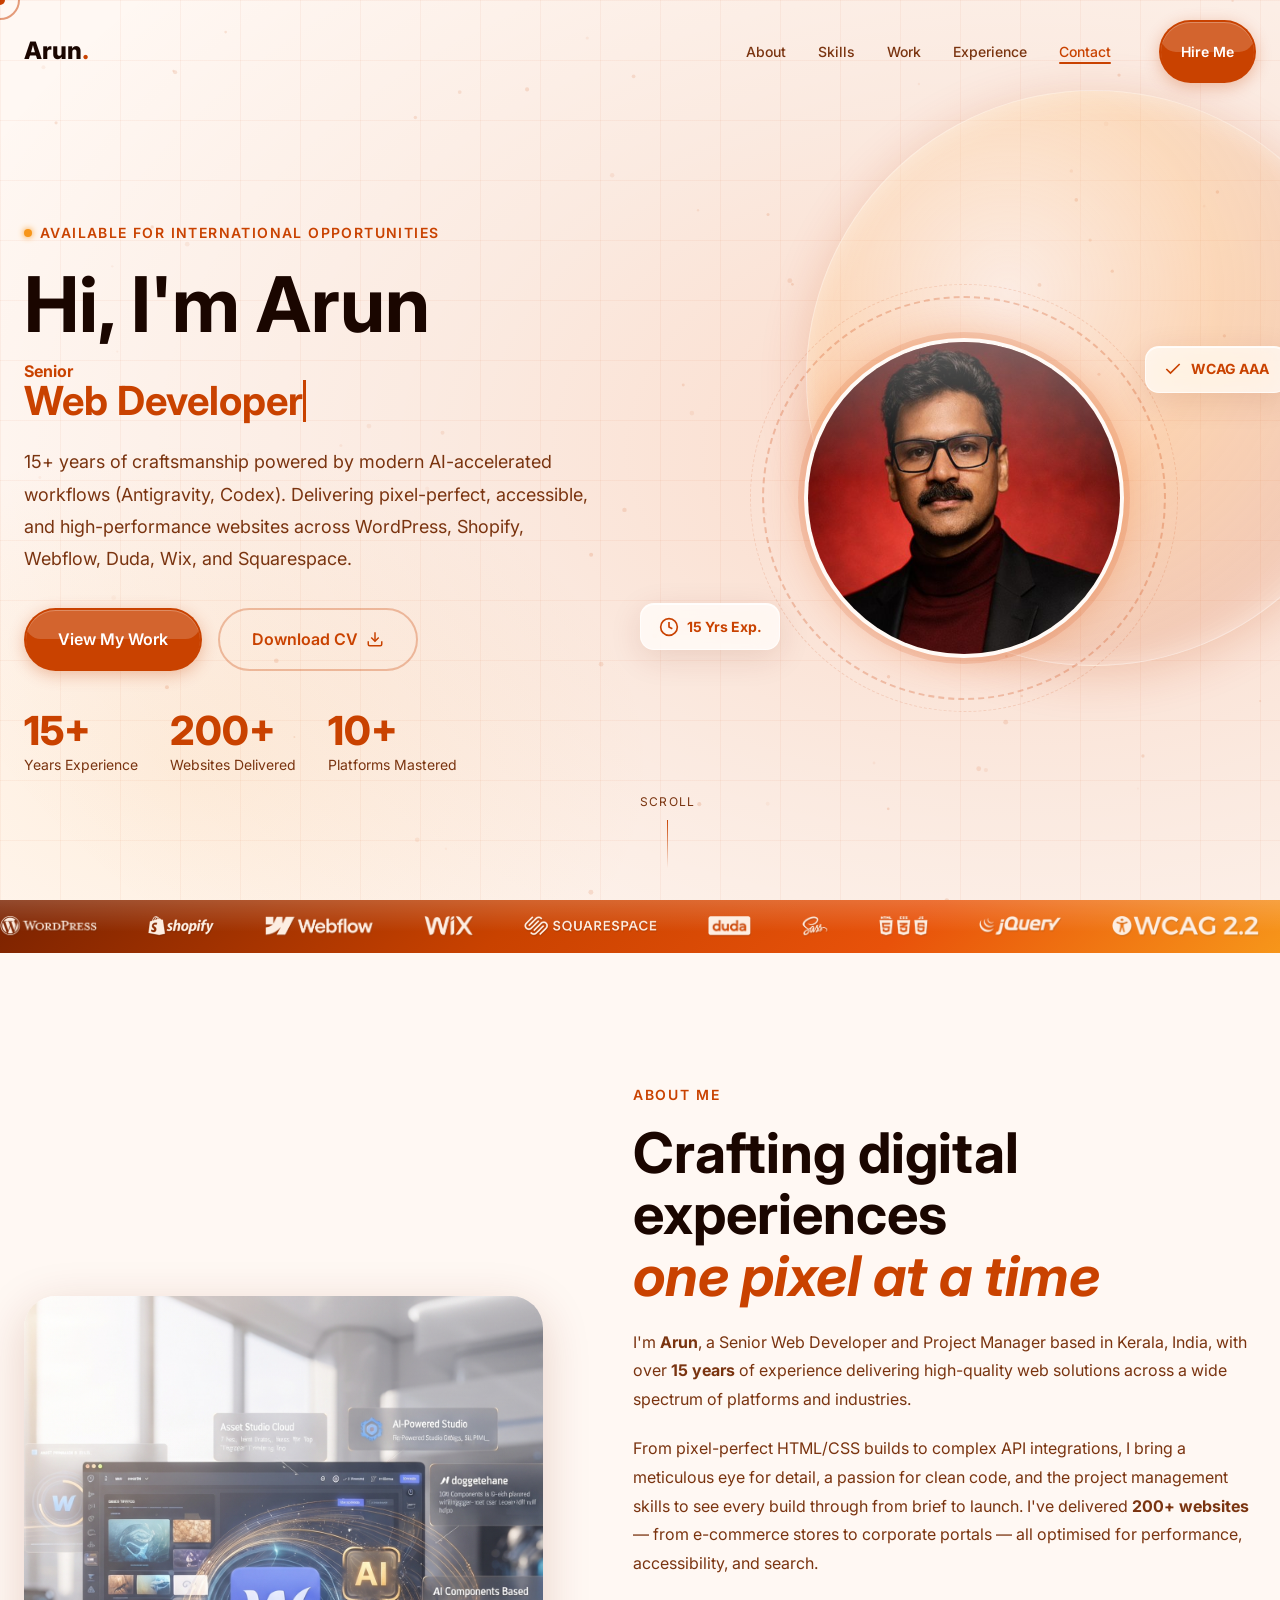
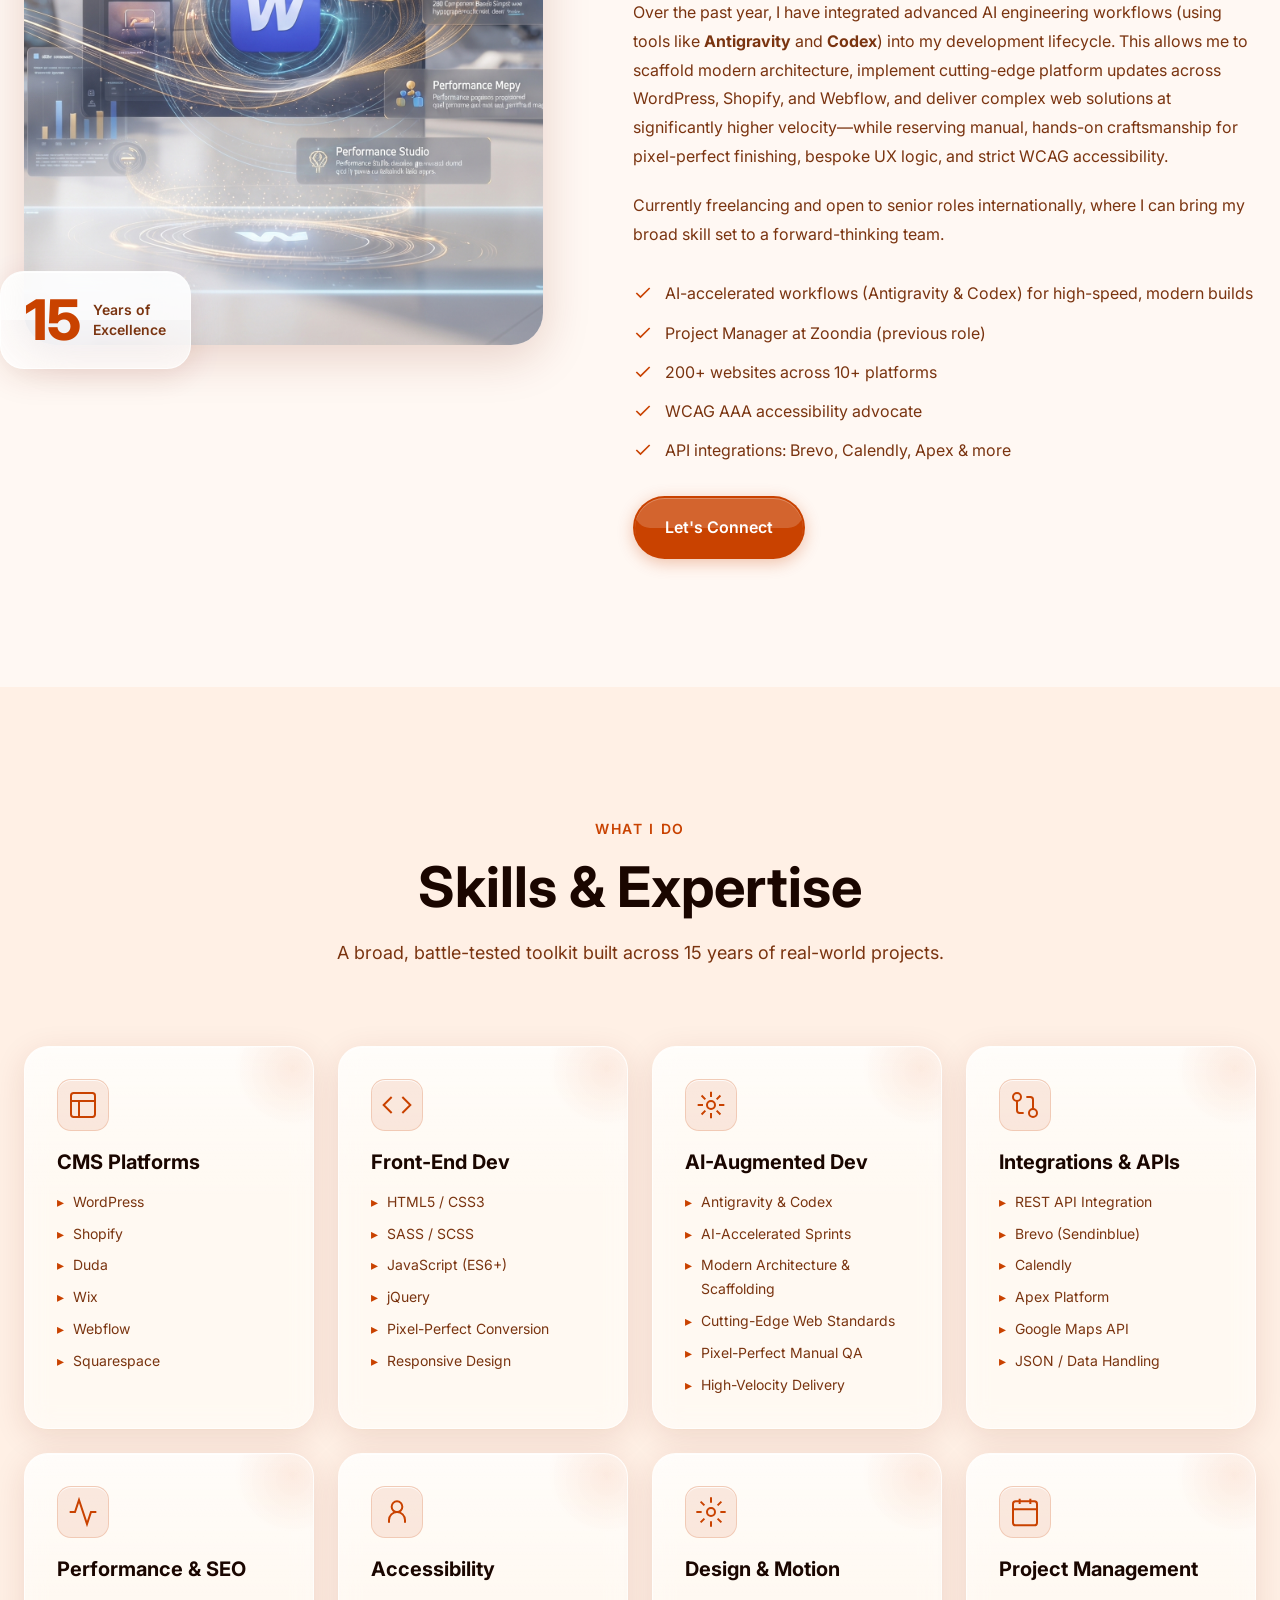
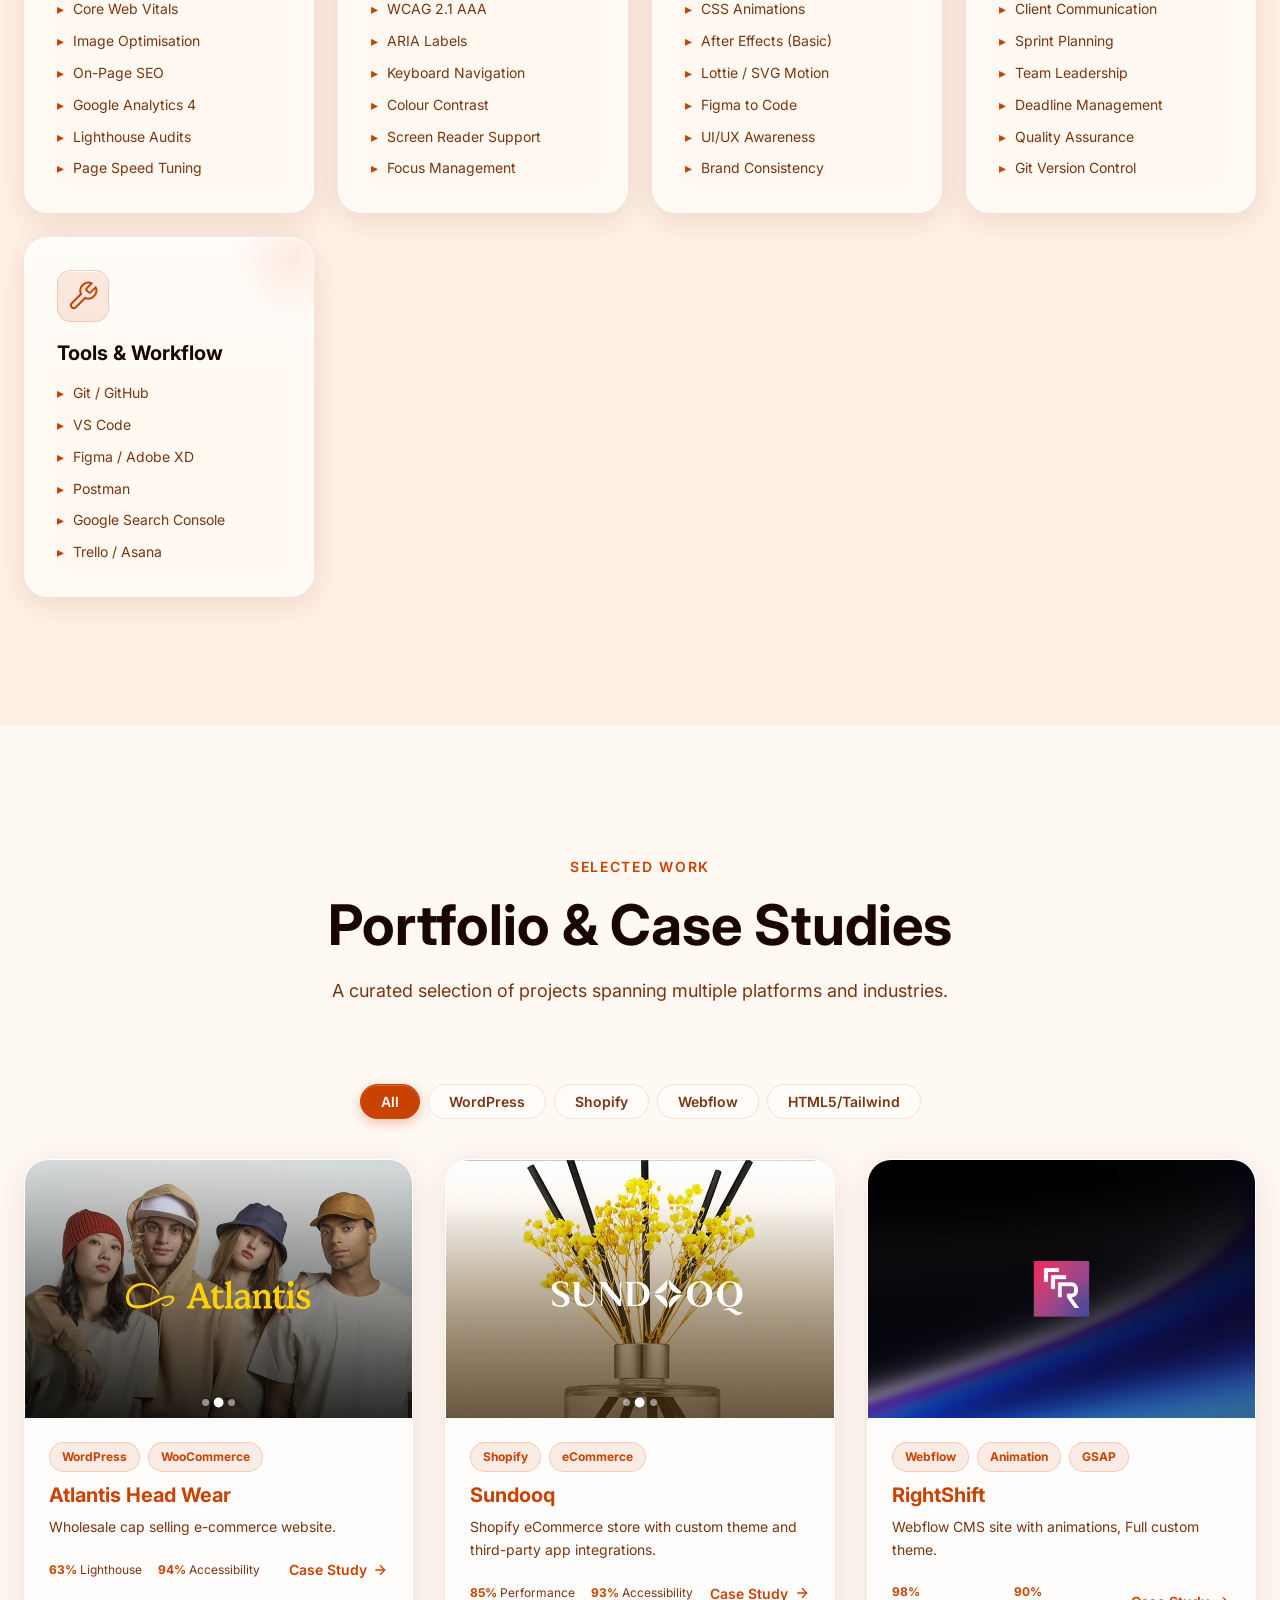
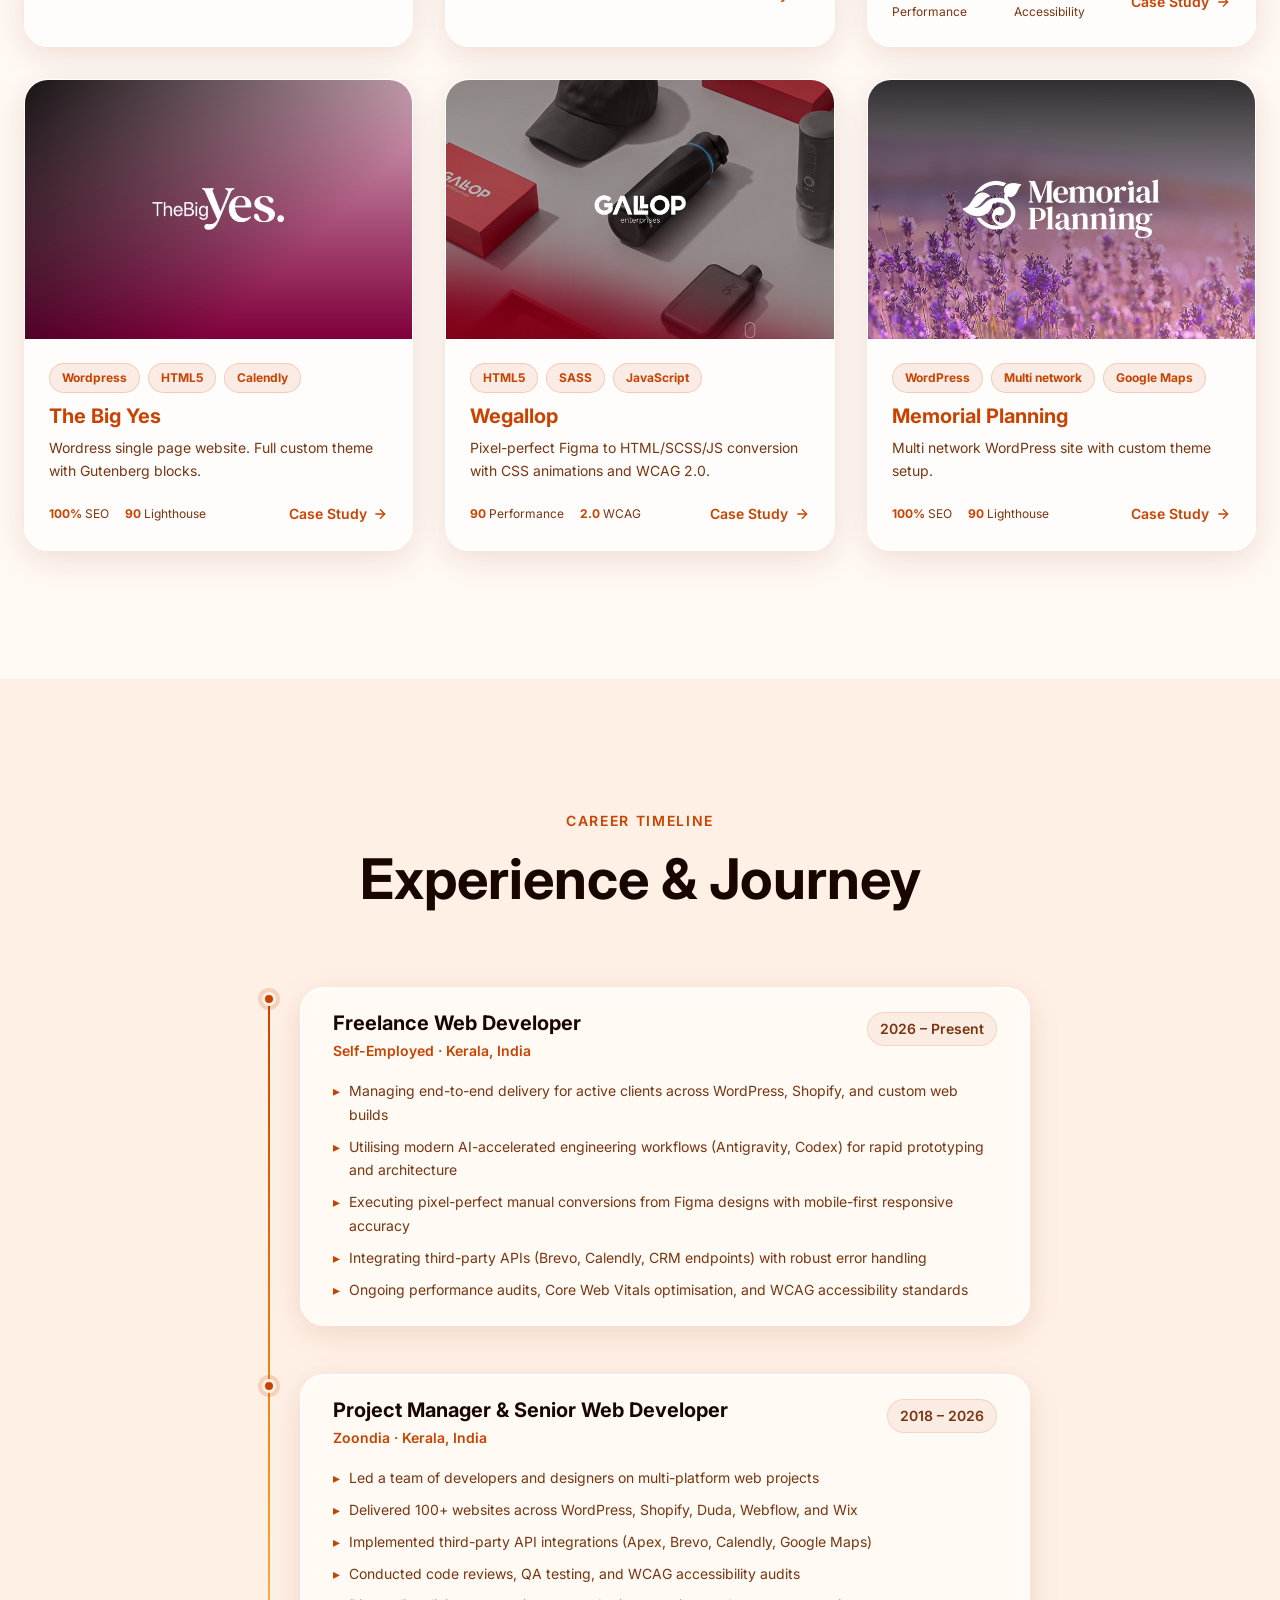
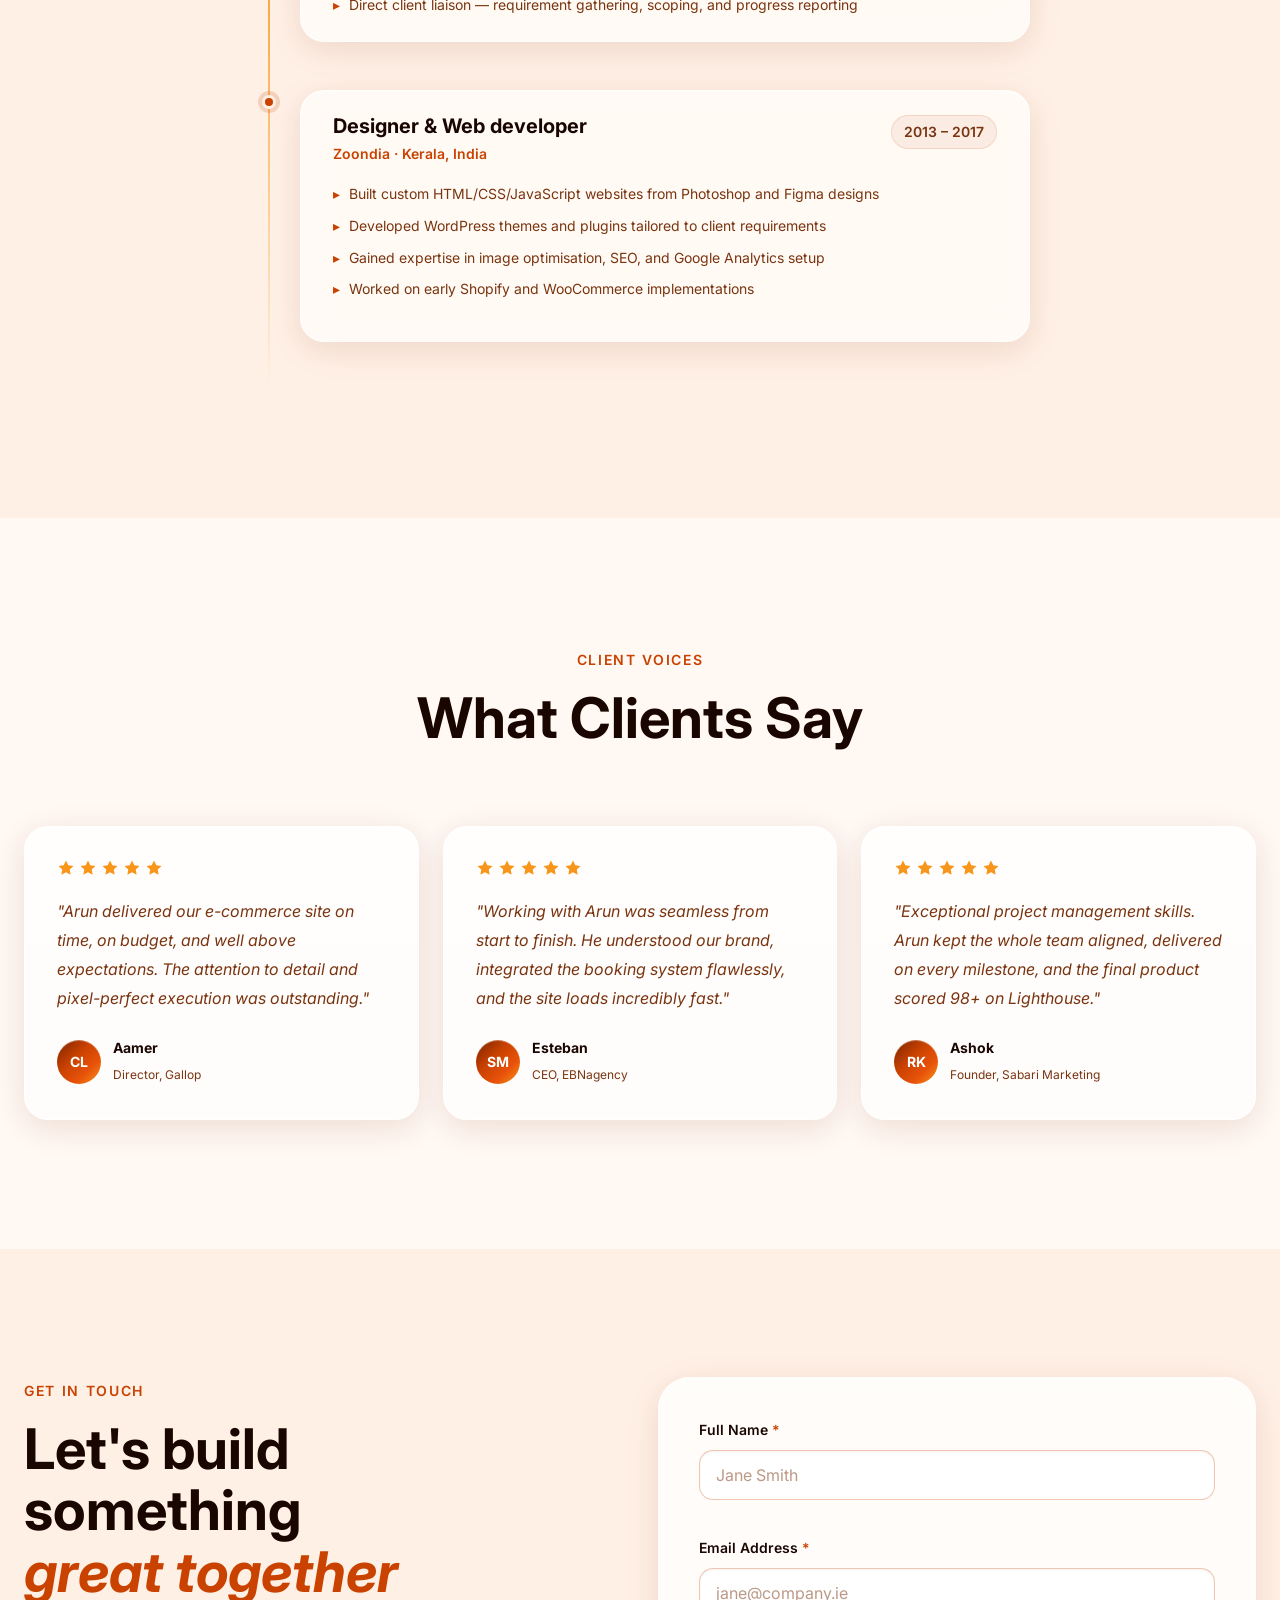
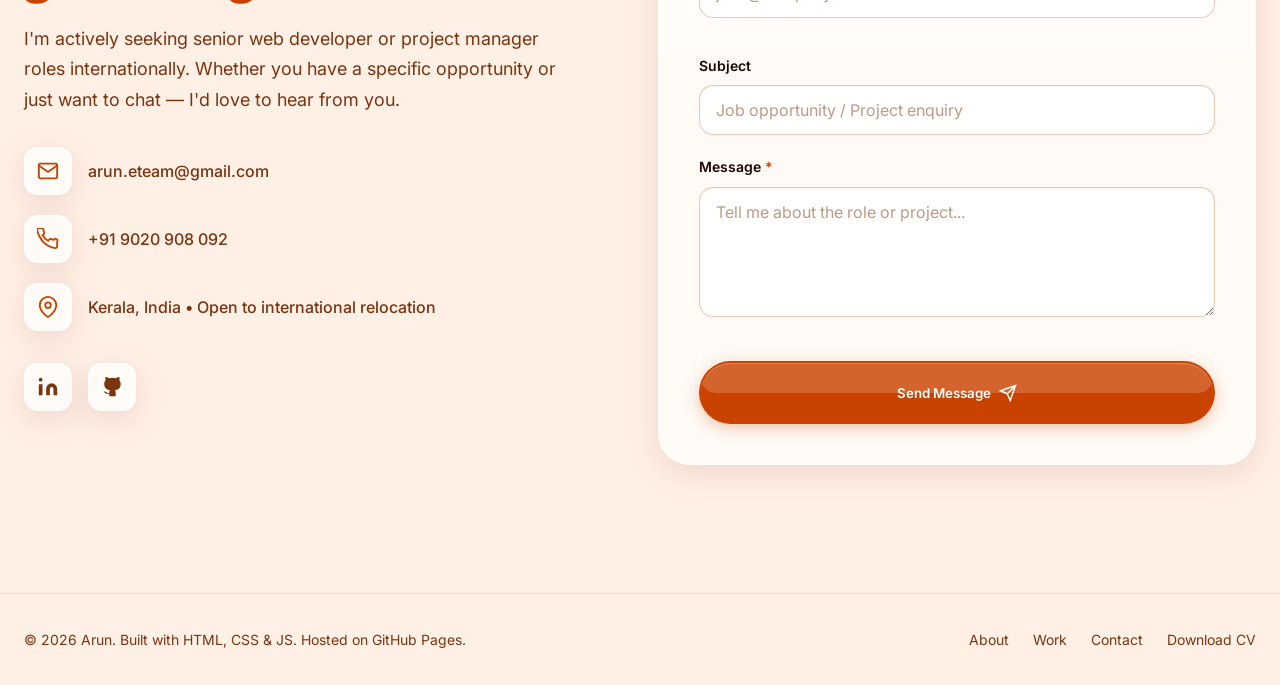
==== commit 40e1f545: "Integrate Web3Forms with real submission and botcheck honeypot" ====
--- a/index.html
+++ b/index.html
@@ -739,7 +739,7 @@
                   <circle cx="4" cy="4" r="2" />
                 </svg>
               </a>
-              <a href="https://github.com/YOUR-HANDLE" class="social-link" target="_blank" rel="noopener noreferrer"
+              <a href="https://github.com/ArunEteam" class="social-link" target="_blank" rel="noopener noreferrer"
                 aria-label="Arun's GitHub profile (opens in new tab)" role="listitem">
                 <svg width="22" height="22" viewBox="0 0 24 24" fill="currentColor" aria-hidden="true">
                   <path
@@ -749,7 +749,10 @@
             </div>
           </div>
           <div class="contact__form-wrap reveal reveal--right">
-            <form class="contact__form" id="contactForm" action="#" method="post" novalidate aria-label="Contact form">
+            <form class="contact__form" id="contactForm" action="https://api.web3forms.com/submit" method="post"
+              novalidate aria-label="Contact form">
+              <input type="hidden" name="access_key" value="b6302cad-8d8e-46cb-bb9d-9510c0348e1f">
+              <input type="checkbox" name="botcheck" class="hidden" style="display: none;">
               <div class="form-group">
                 <label for="contactName" class="form-label">Full Name <span aria-hidden="true">*</span></label>
                 <input type="text" id="contactName" name="name" class="form-input" placeholder="Jane Smith" required
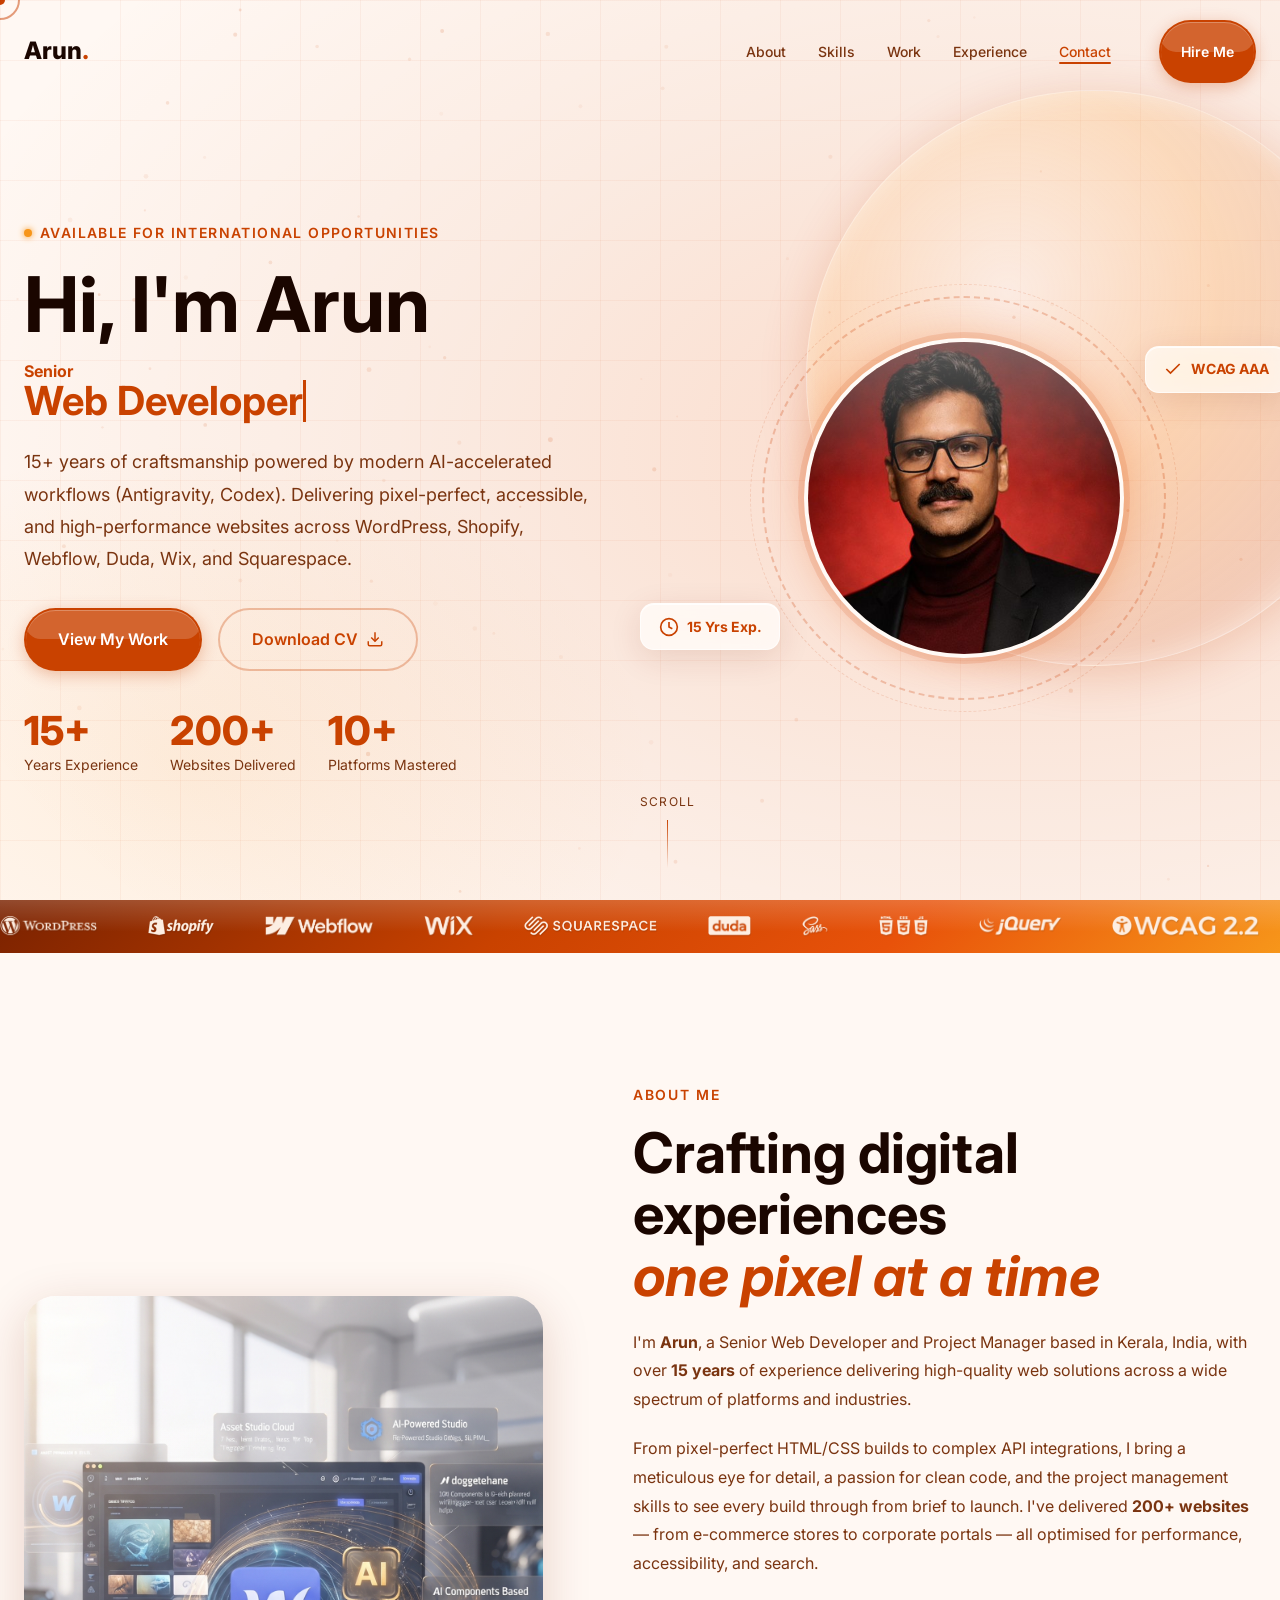
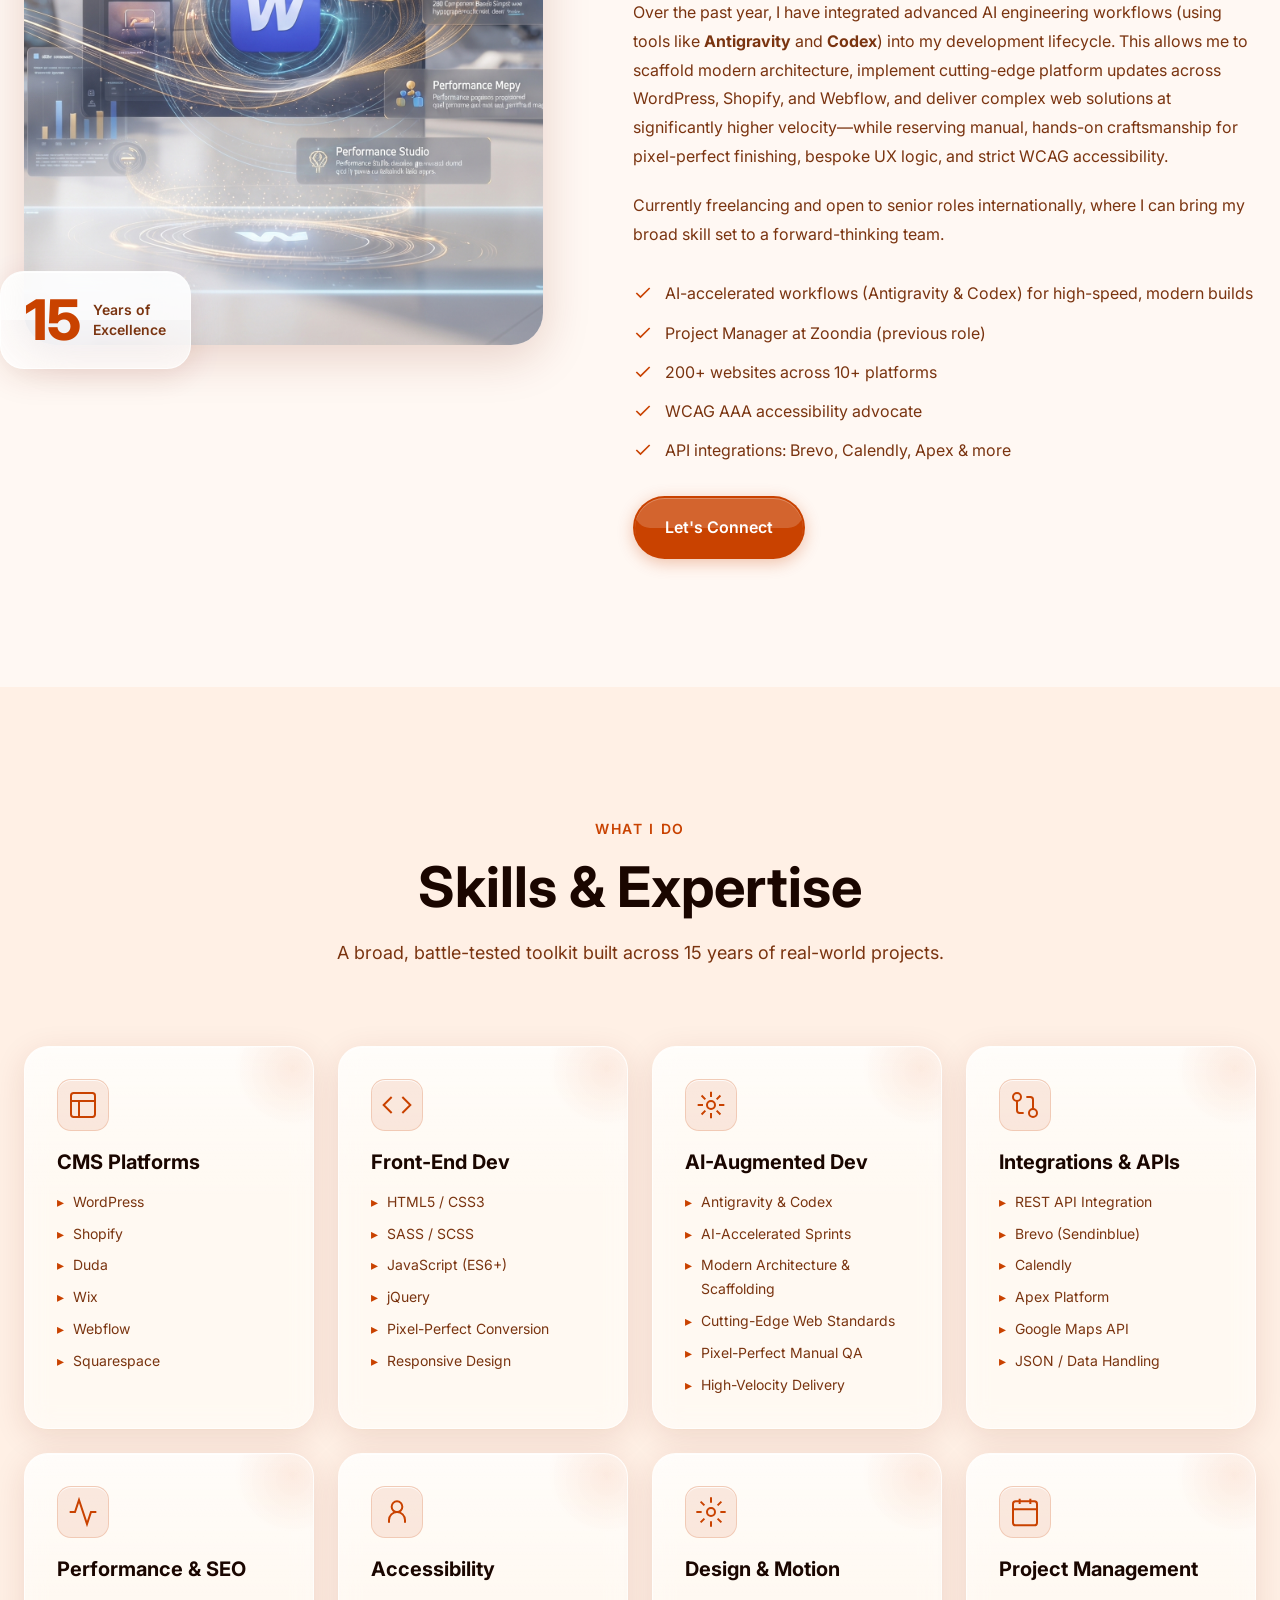
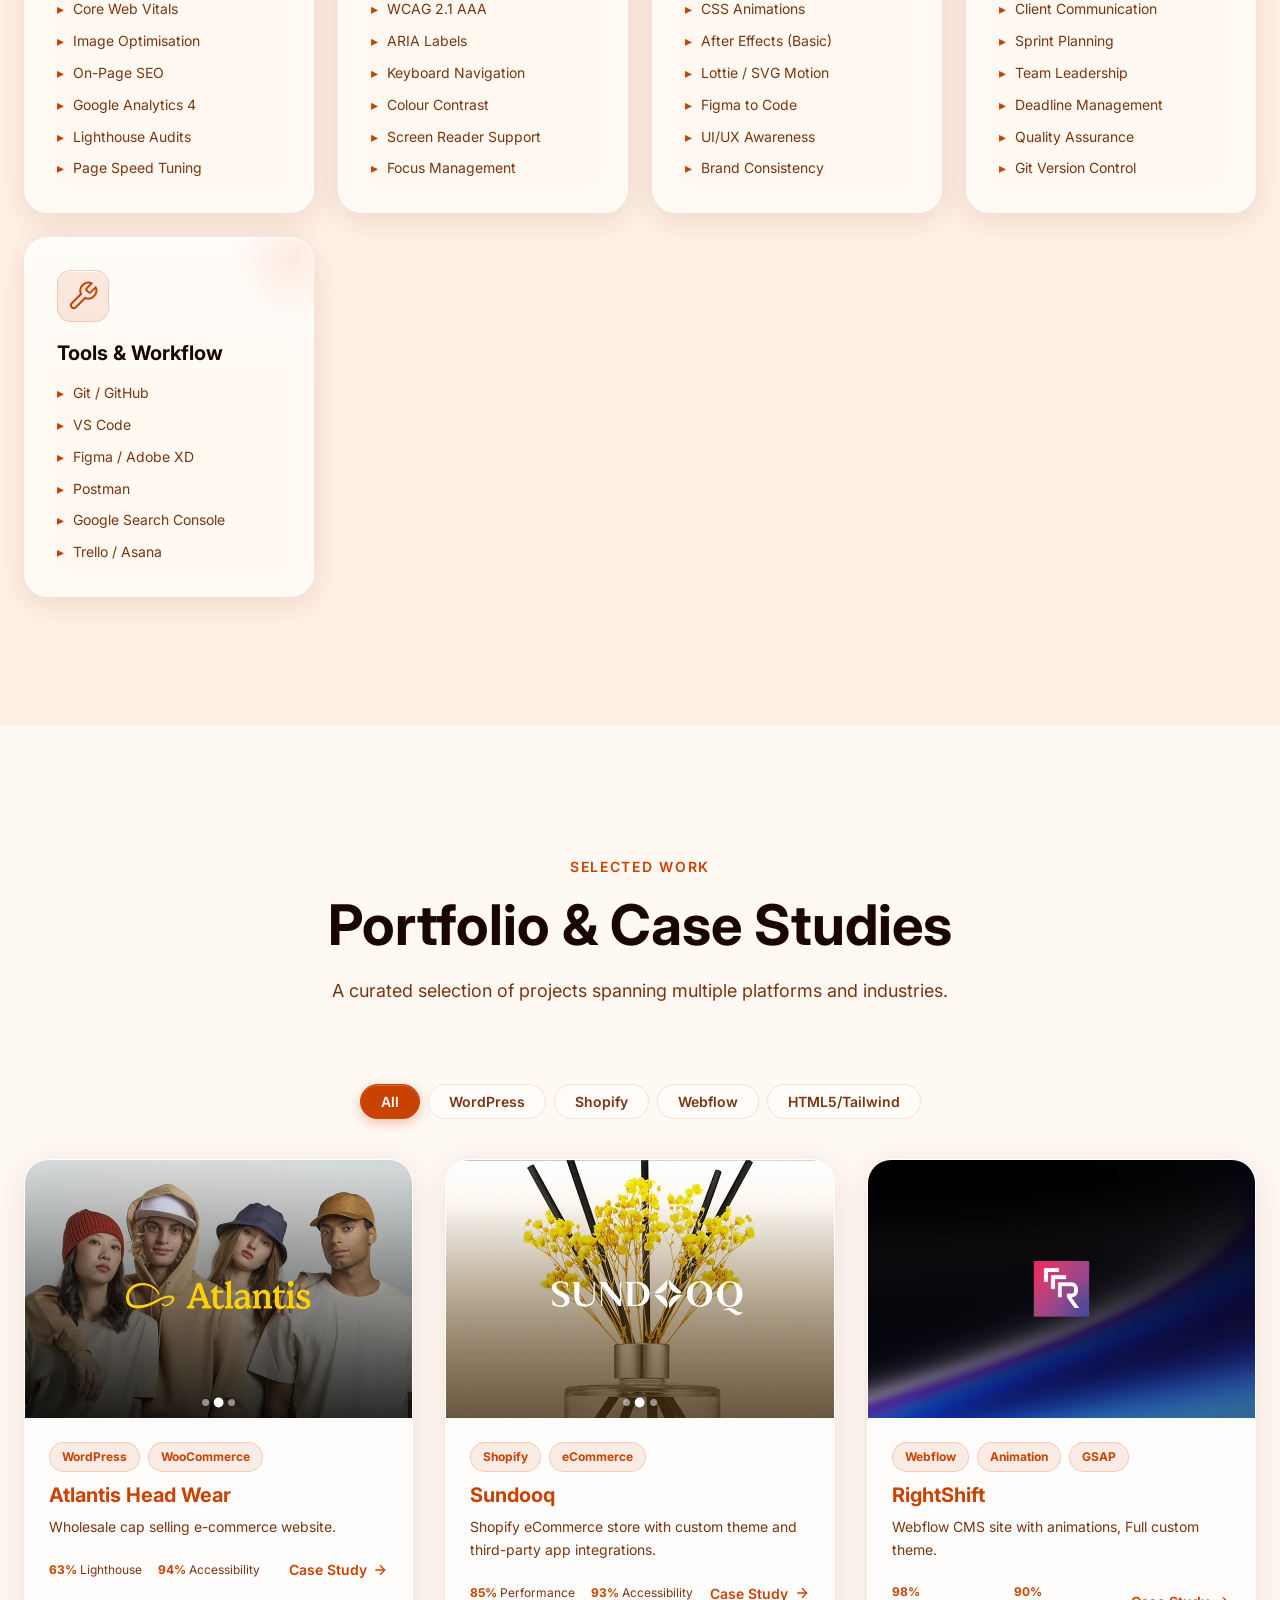
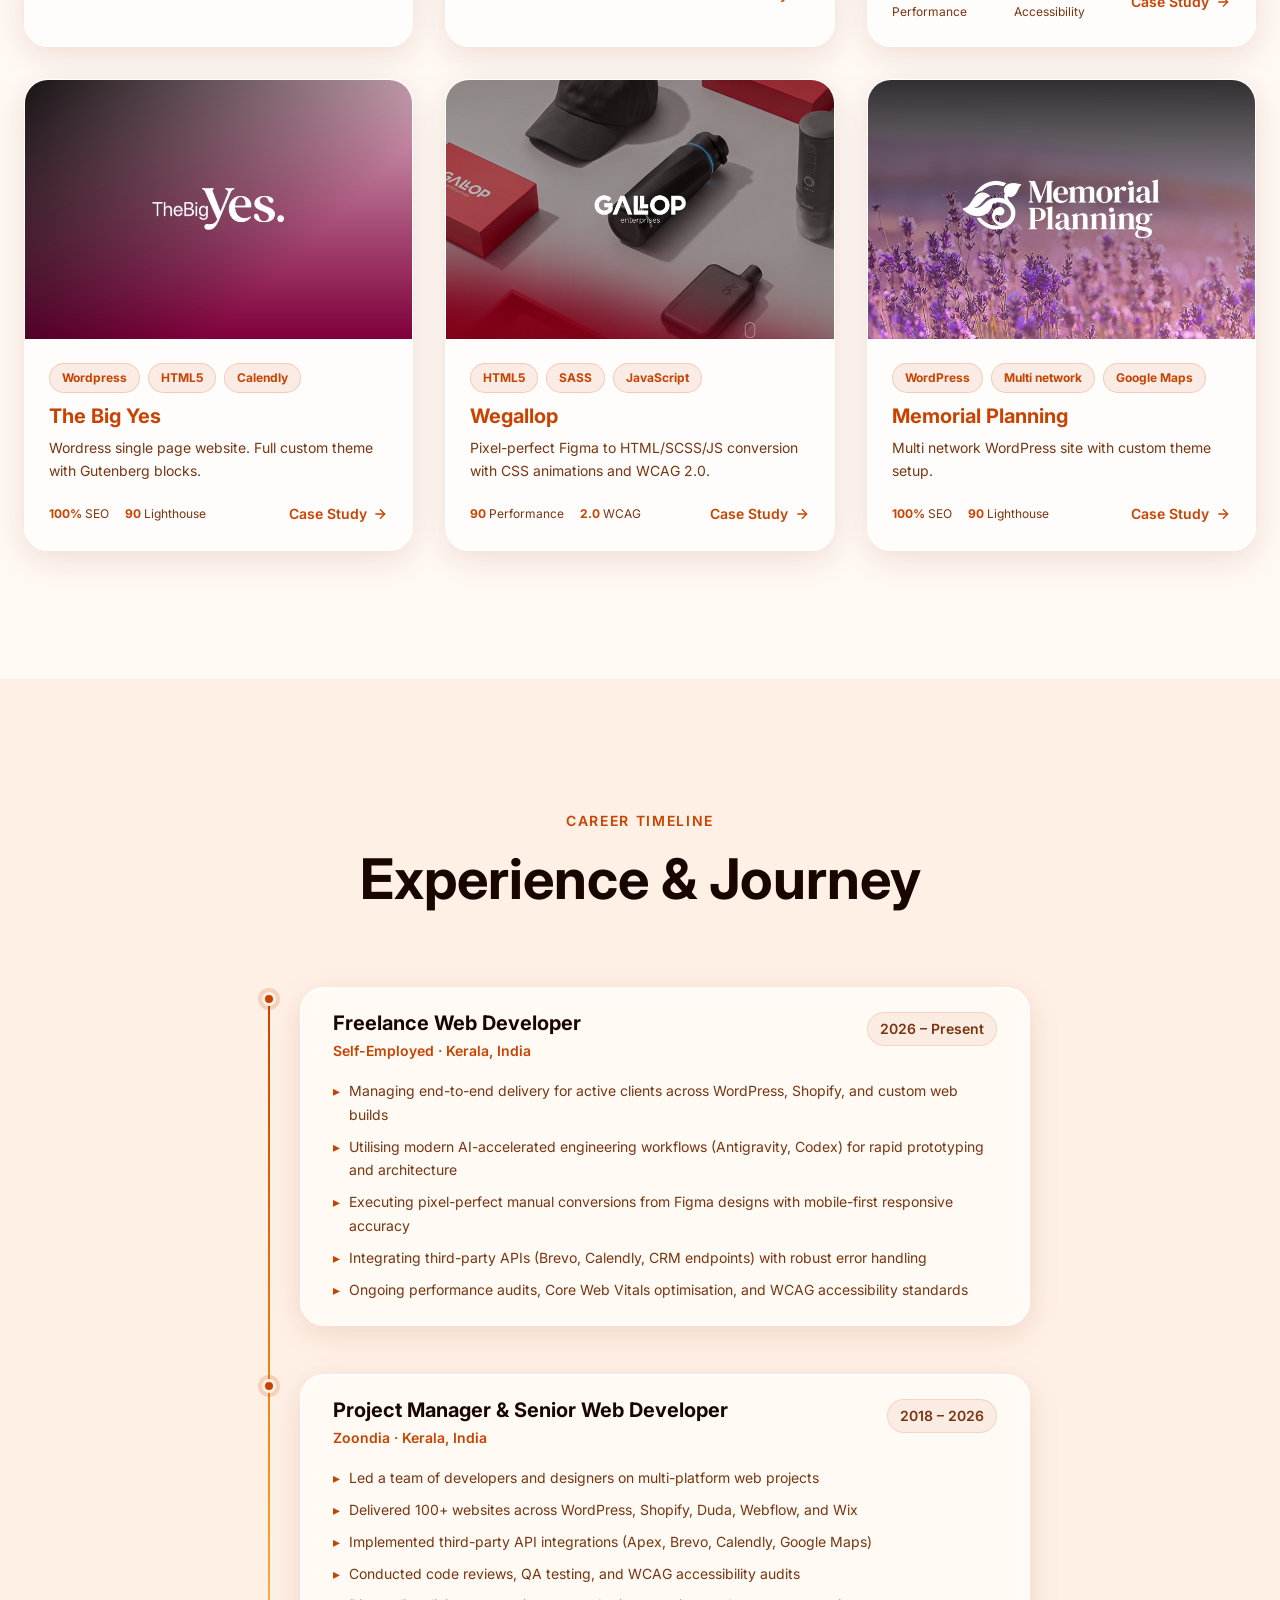
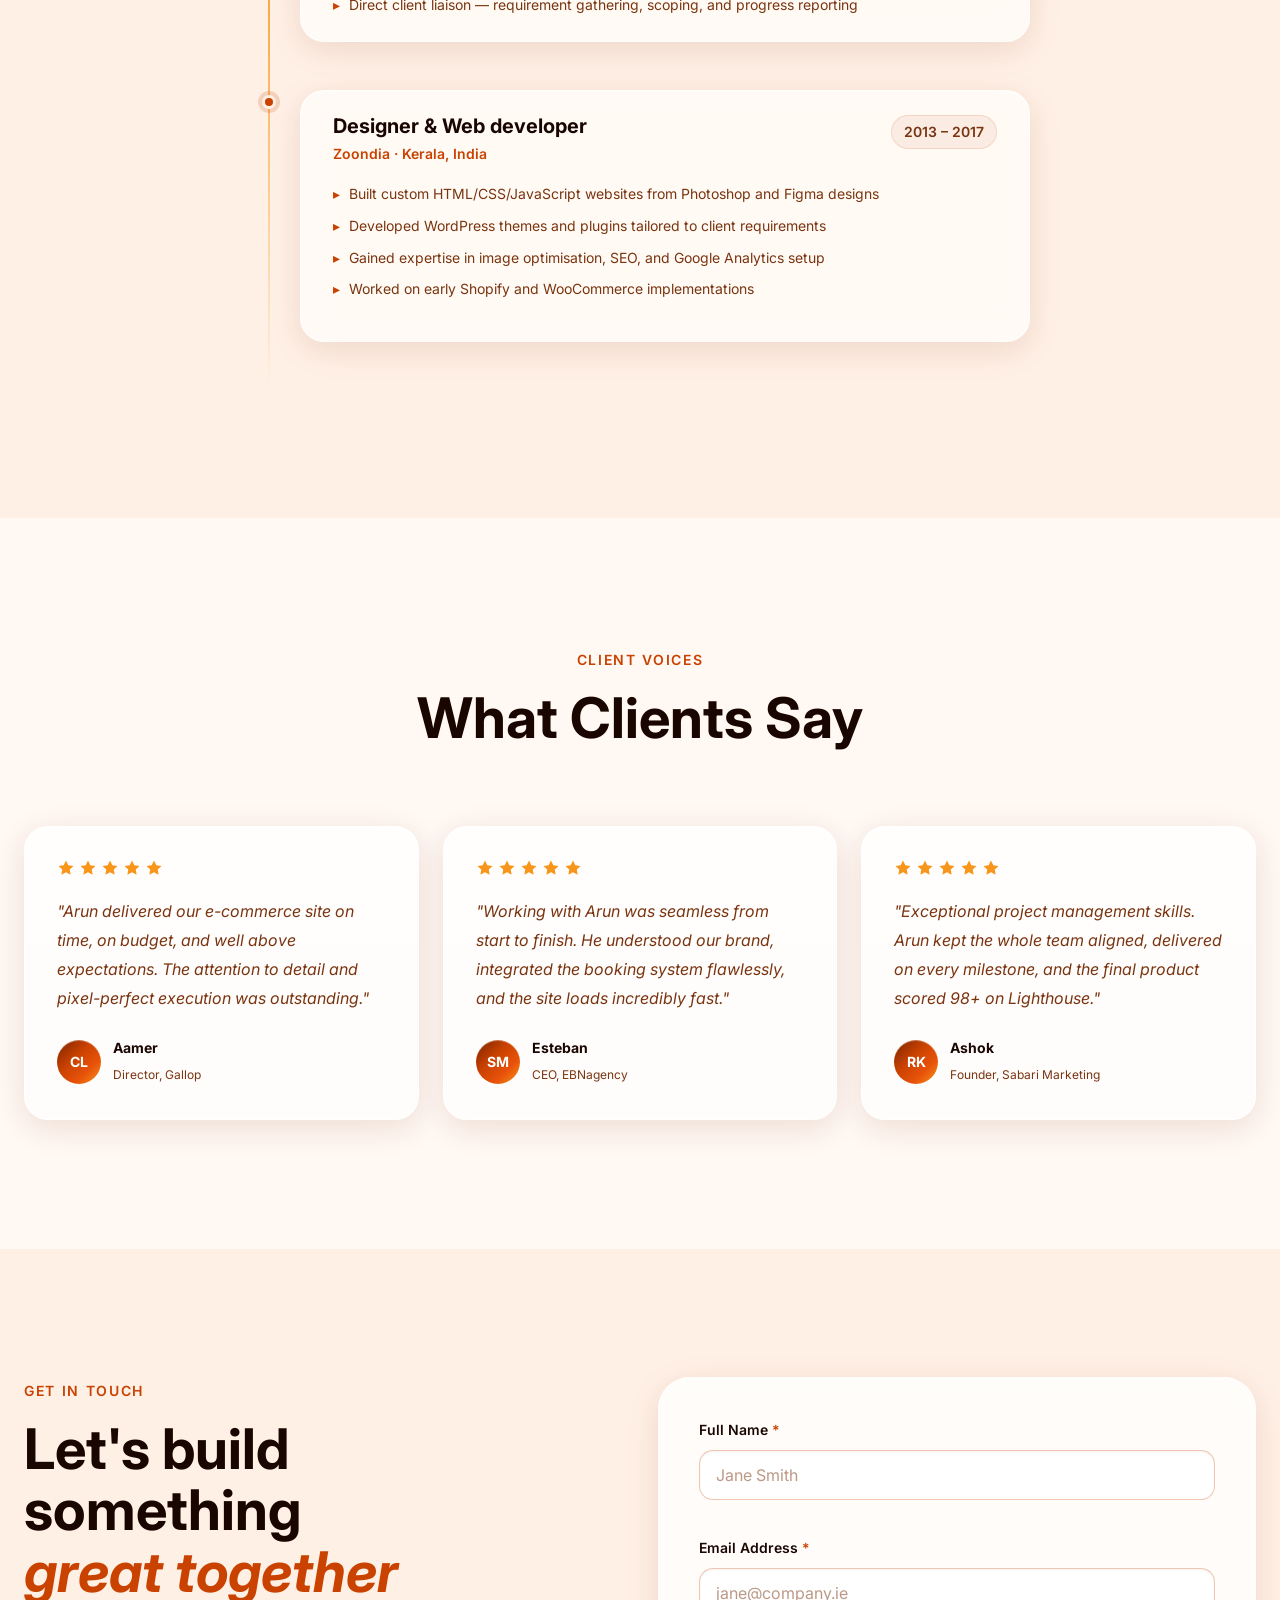
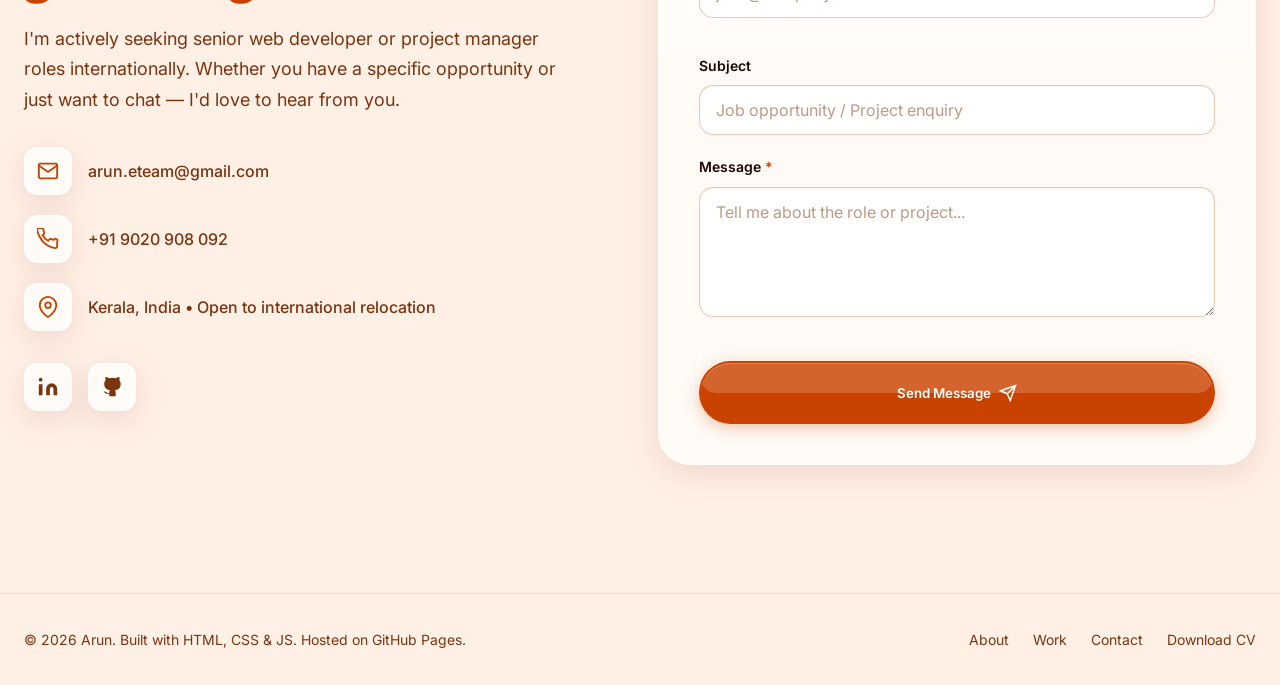
==== commit 57fe184f: "favicon" ====
--- a/index.html
+++ b/index.html
@@ -17,6 +17,8 @@
   <!-- Theme color -->
   <meta name="theme-color" content="#0a0a0f" />
   <title>Arun | Senior Web Developer & Project Manager</title>
+
+  <link rel="icon" href="/favicon.ico" type="image/x-icon">
 
   <!-- Preload critical assets -->
   <link rel="preconnect" href="https://fonts.googleapis.com" />
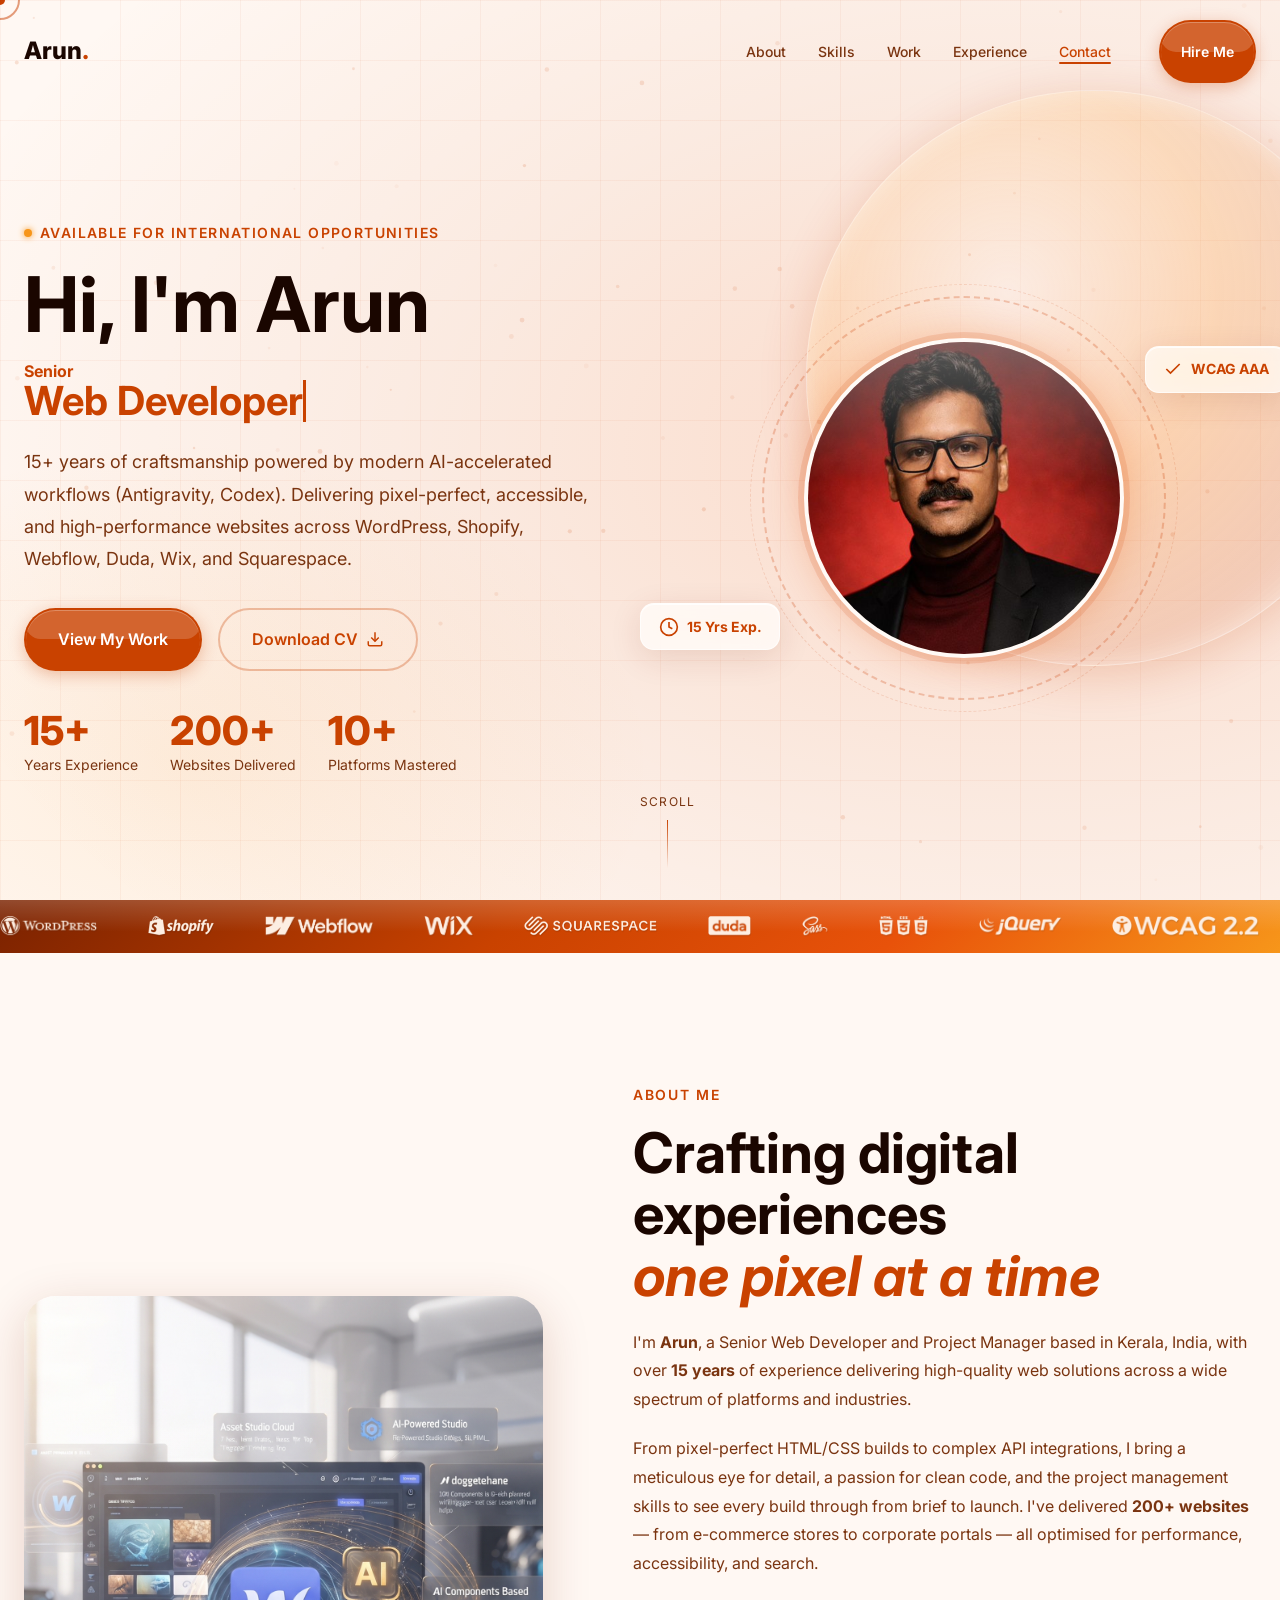
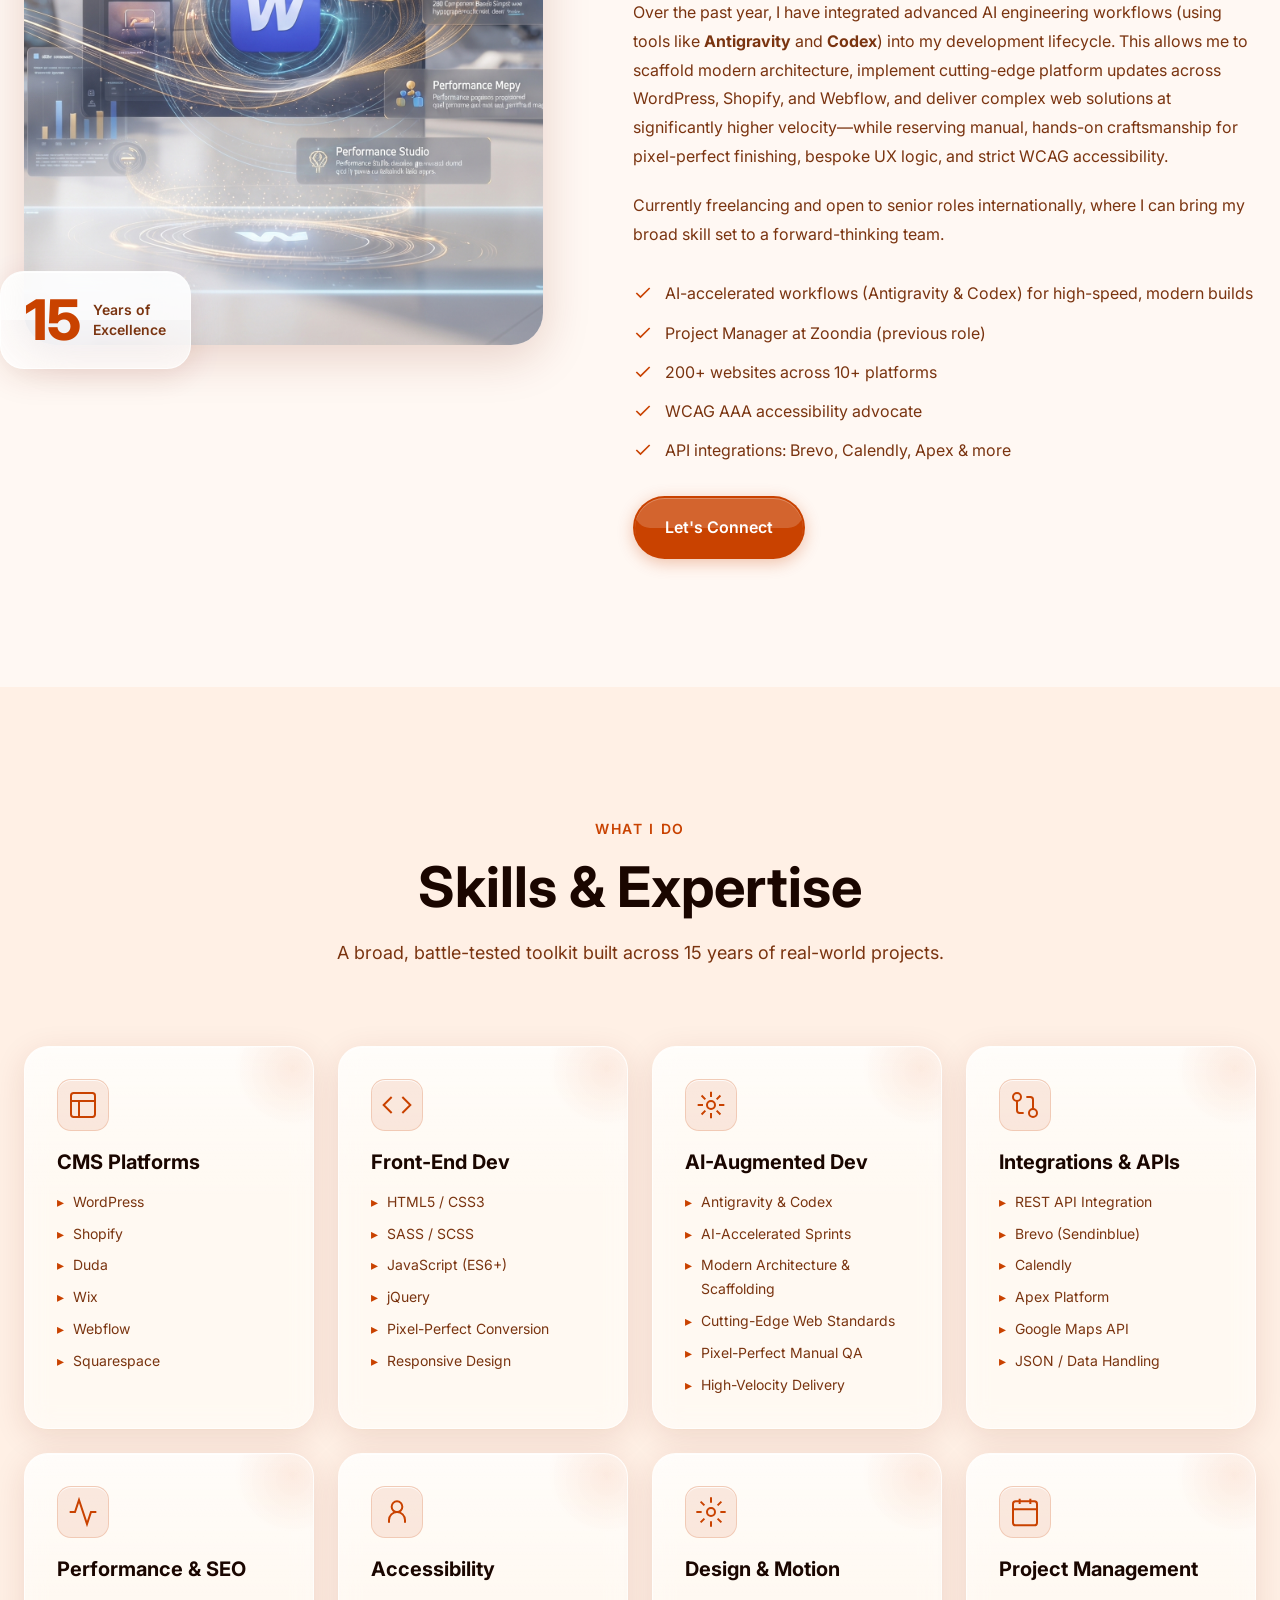
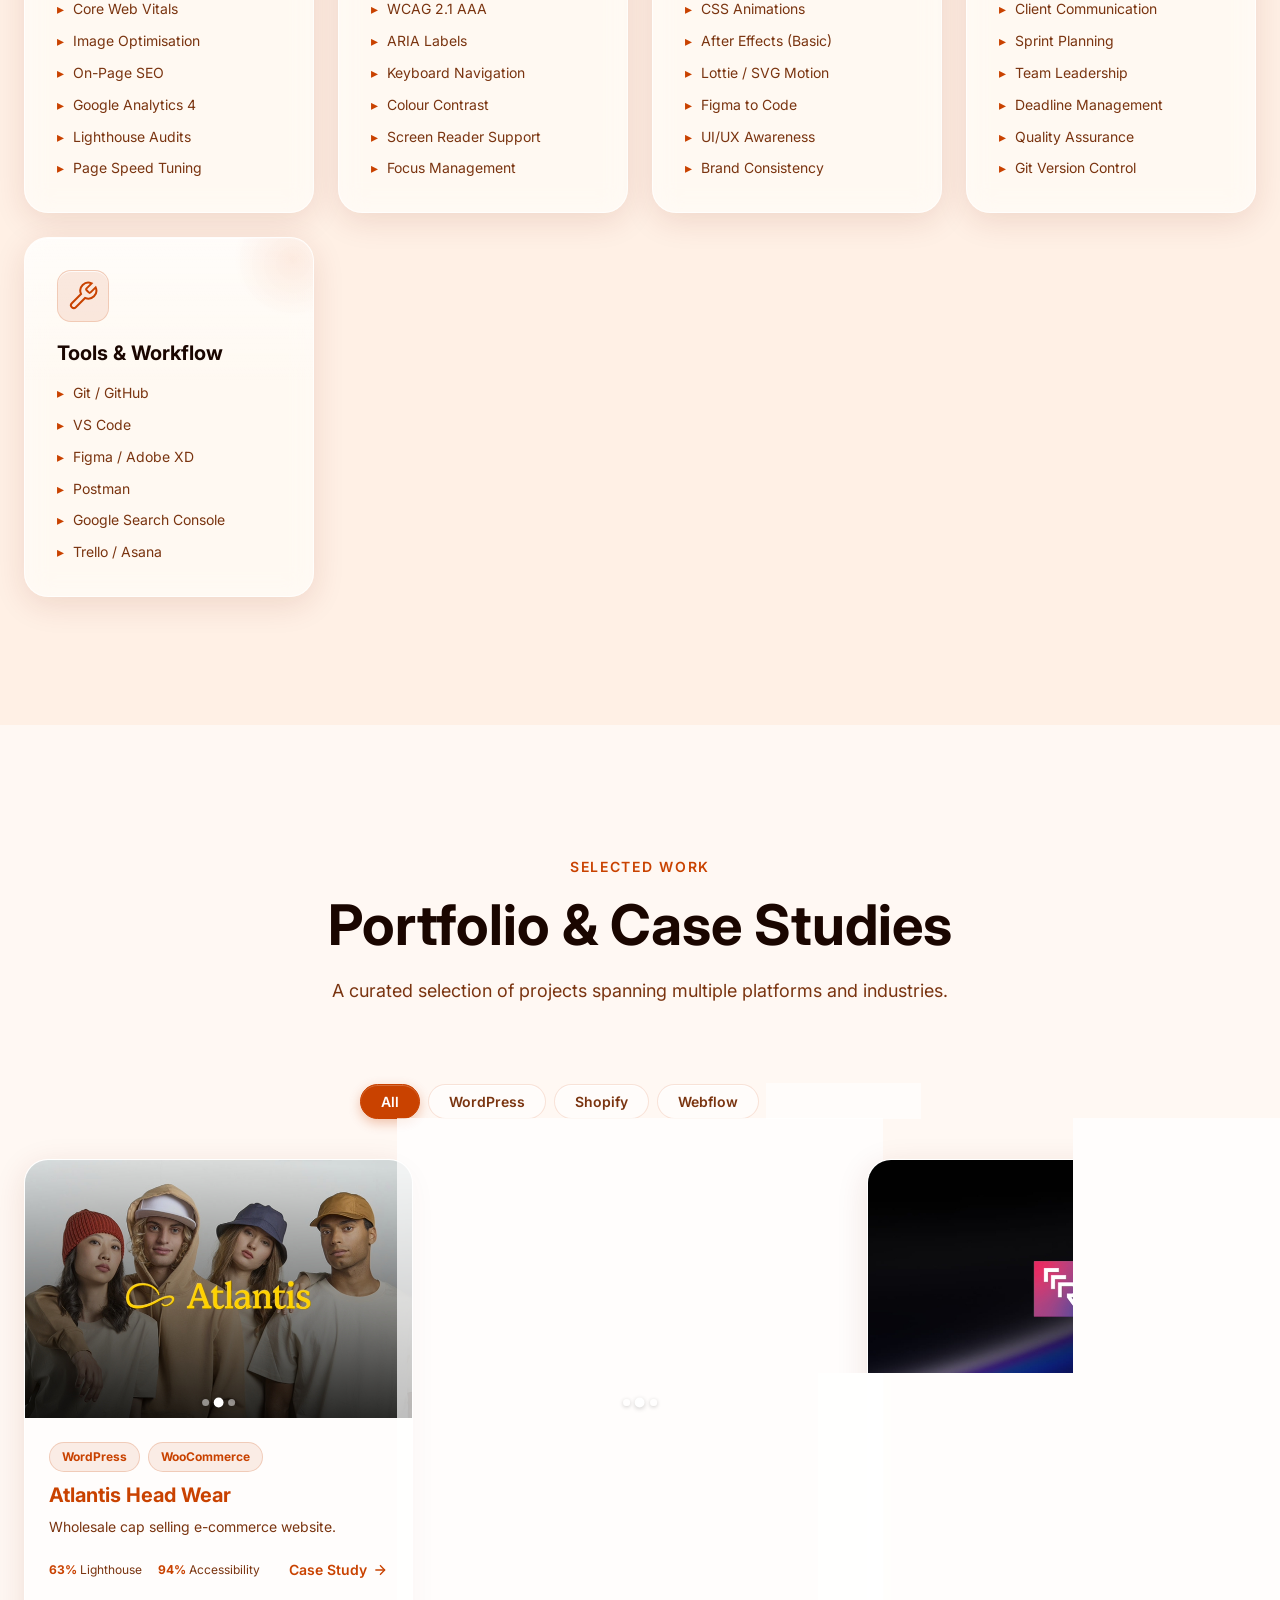
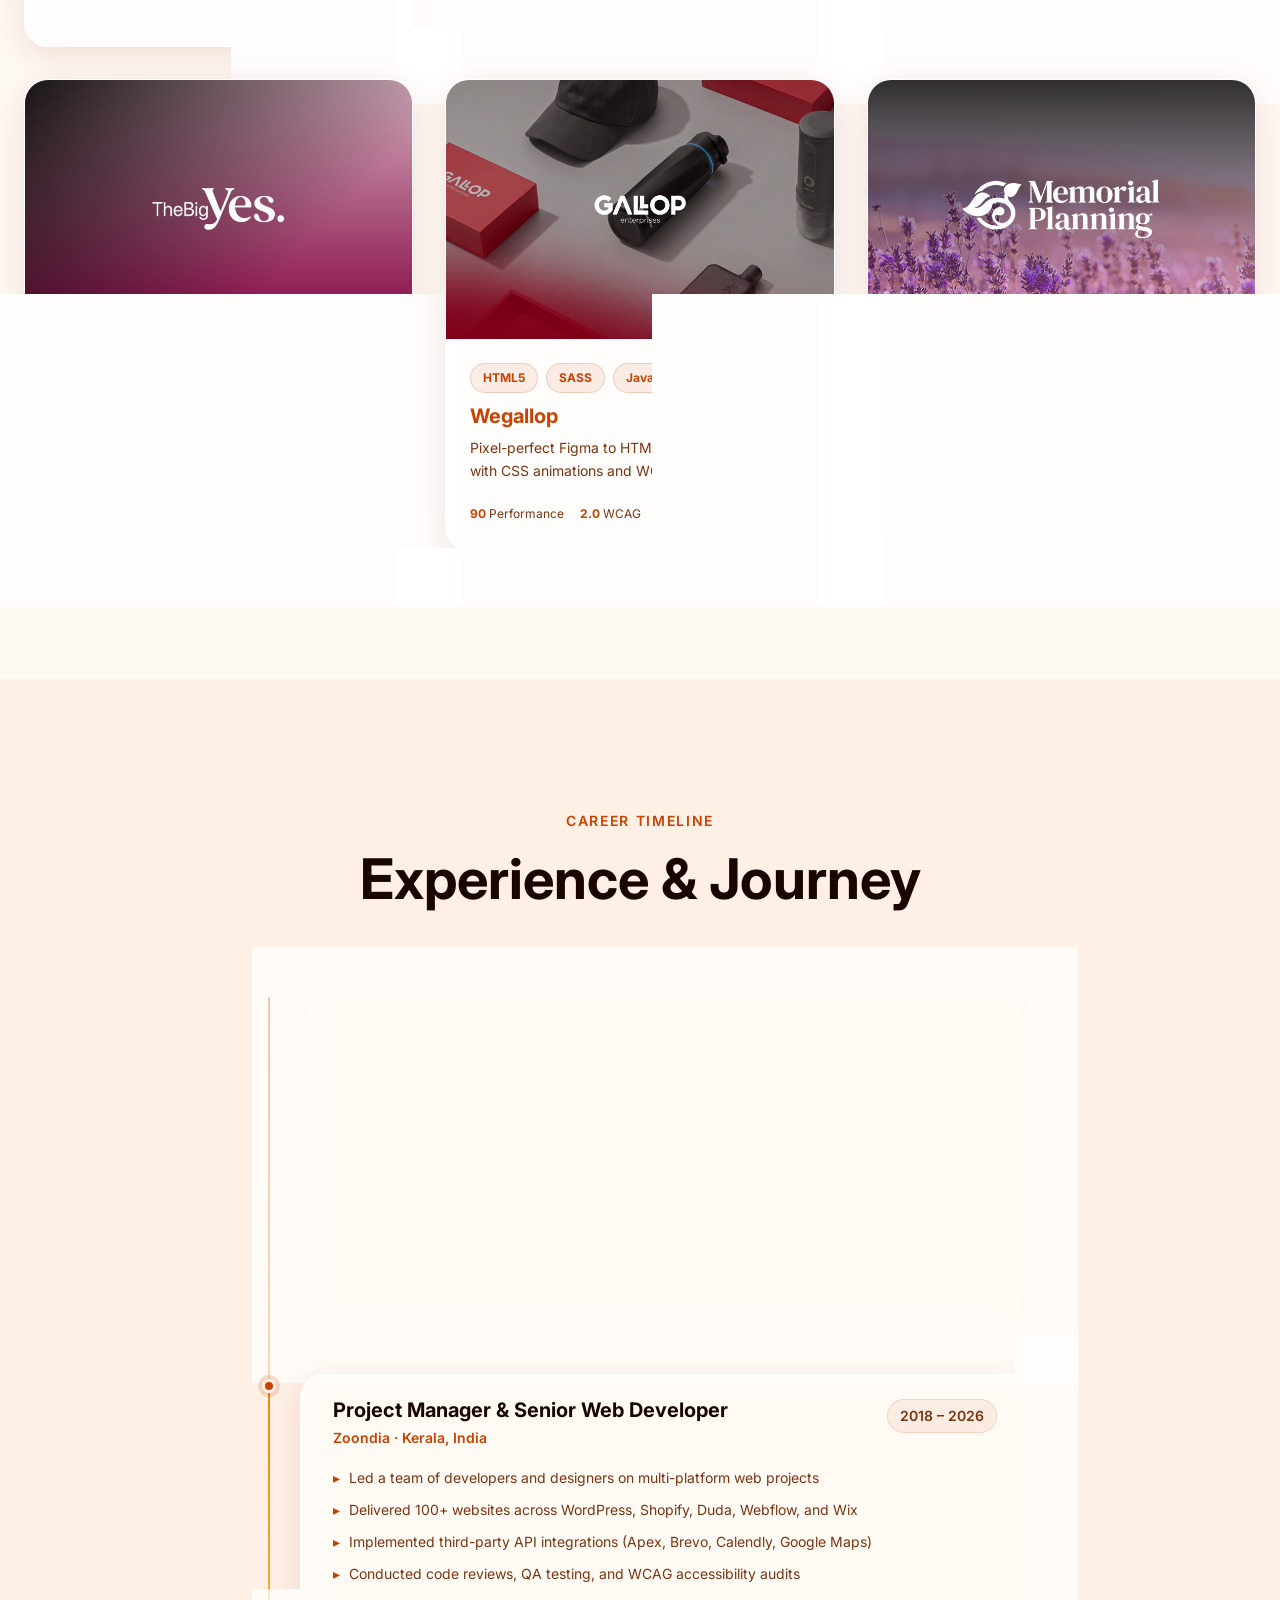
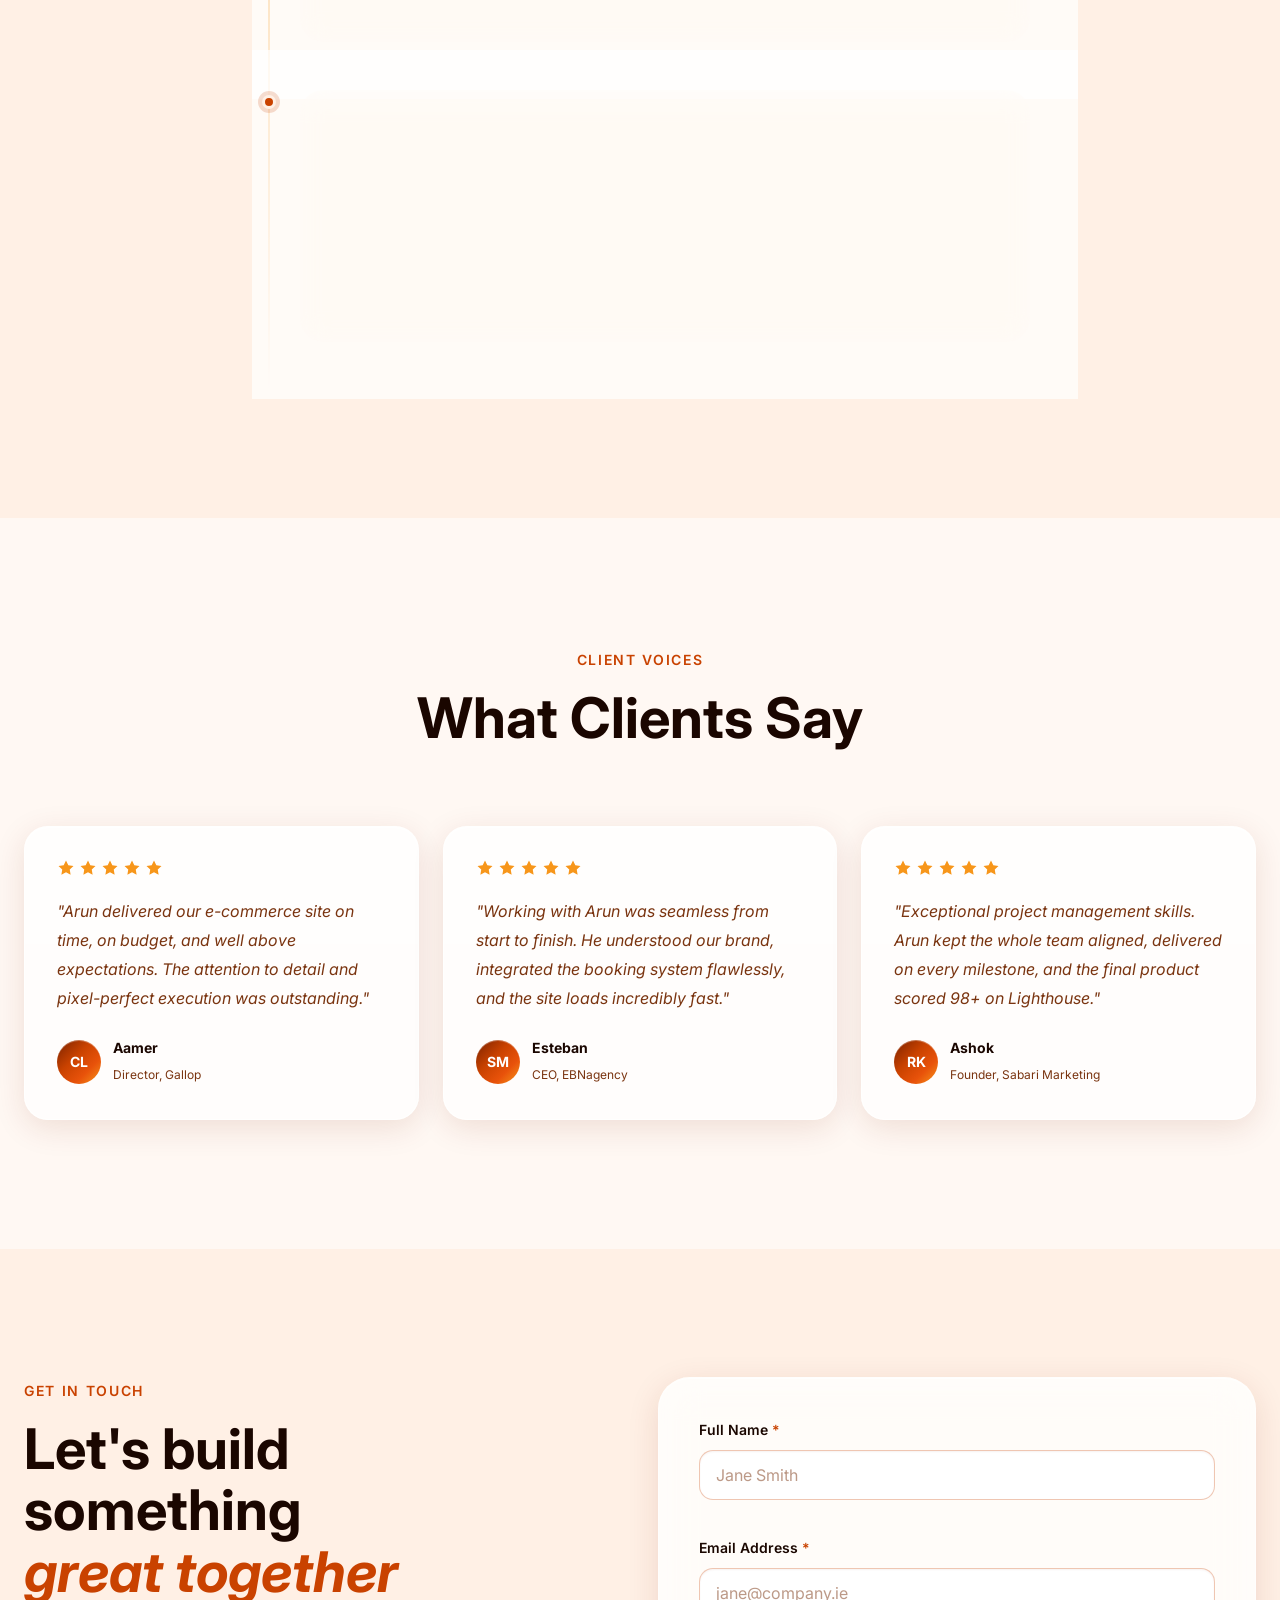
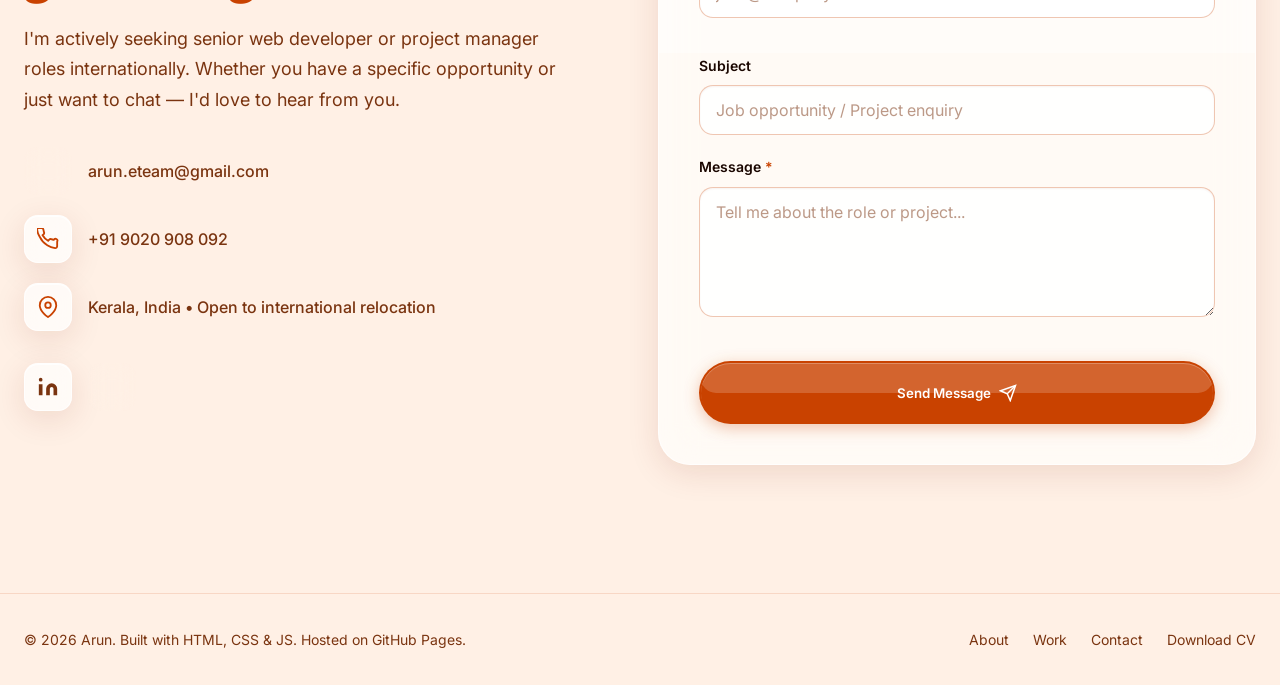
==== commit 3d165add: "fix: pdf, css" ====
--- a/index.html
+++ b/index.html
@@ -733,7 +733,7 @@
               </li>
             </ul>
             <div class="contact__social" role="list" aria-label="Social media links">
-              <a href="https://linkedin.com/in/YOUR-PROFILE" class="social-link" target="_blank"
+              <a href="https://www.linkedin.com/in/arun-m-46151427/" class="social-link" target="_blank"
                 rel="noopener noreferrer" aria-label="Arun's LinkedIn profile (opens in new tab)" role="listitem">
                 <svg width="22" height="22" viewBox="0 0 24 24" fill="currentColor" aria-hidden="true">
                   <path d="M16 8a6 6 0 016 6v7h-4v-7a2 2 0 00-2-2 2 2 0 00-2 2v7h-4v-7a6 6 0 016-6z" />
--- a/assets/css/style.css
+++ b/assets/css/style.css
@@ -594,6 +594,7 @@
   z-index: 999;
   transform: translateX(100%);
   transition: transform var(--dur-slow) var(--ease);
+  height: 100dvh;
 }
 
 .mobile-menu.open {
@@ -609,7 +610,7 @@
 
 .mobile-menu__link {
   font-family: var(--ff-display);
-  font-size: var(--fs-4xl);
+  font-size: var(--fs-3xl);
   font-weight: 700;
   color: var(--clr-text);
   transition: color var(--dur);
@@ -854,7 +855,7 @@
 }
 
 .hero__title-typewriter {
-  font-size: clamp(var(--fs-4xl), 6vw, var(--fs-4xl));
+  font-size: clamp(var(--fs-2xl), 6vw, var(--fs-4xl));
   display: inline-block;
   vertical-align: top;
   white-space: nowrap;
@@ -2169,6 +2170,10 @@
 }
 
 @media (max-width: 768px) {
+  .hero__title-wrap {
+    width: fit-content;
+    margin: 0 auto;
+  }
 
   .nav,
   .header__cta {
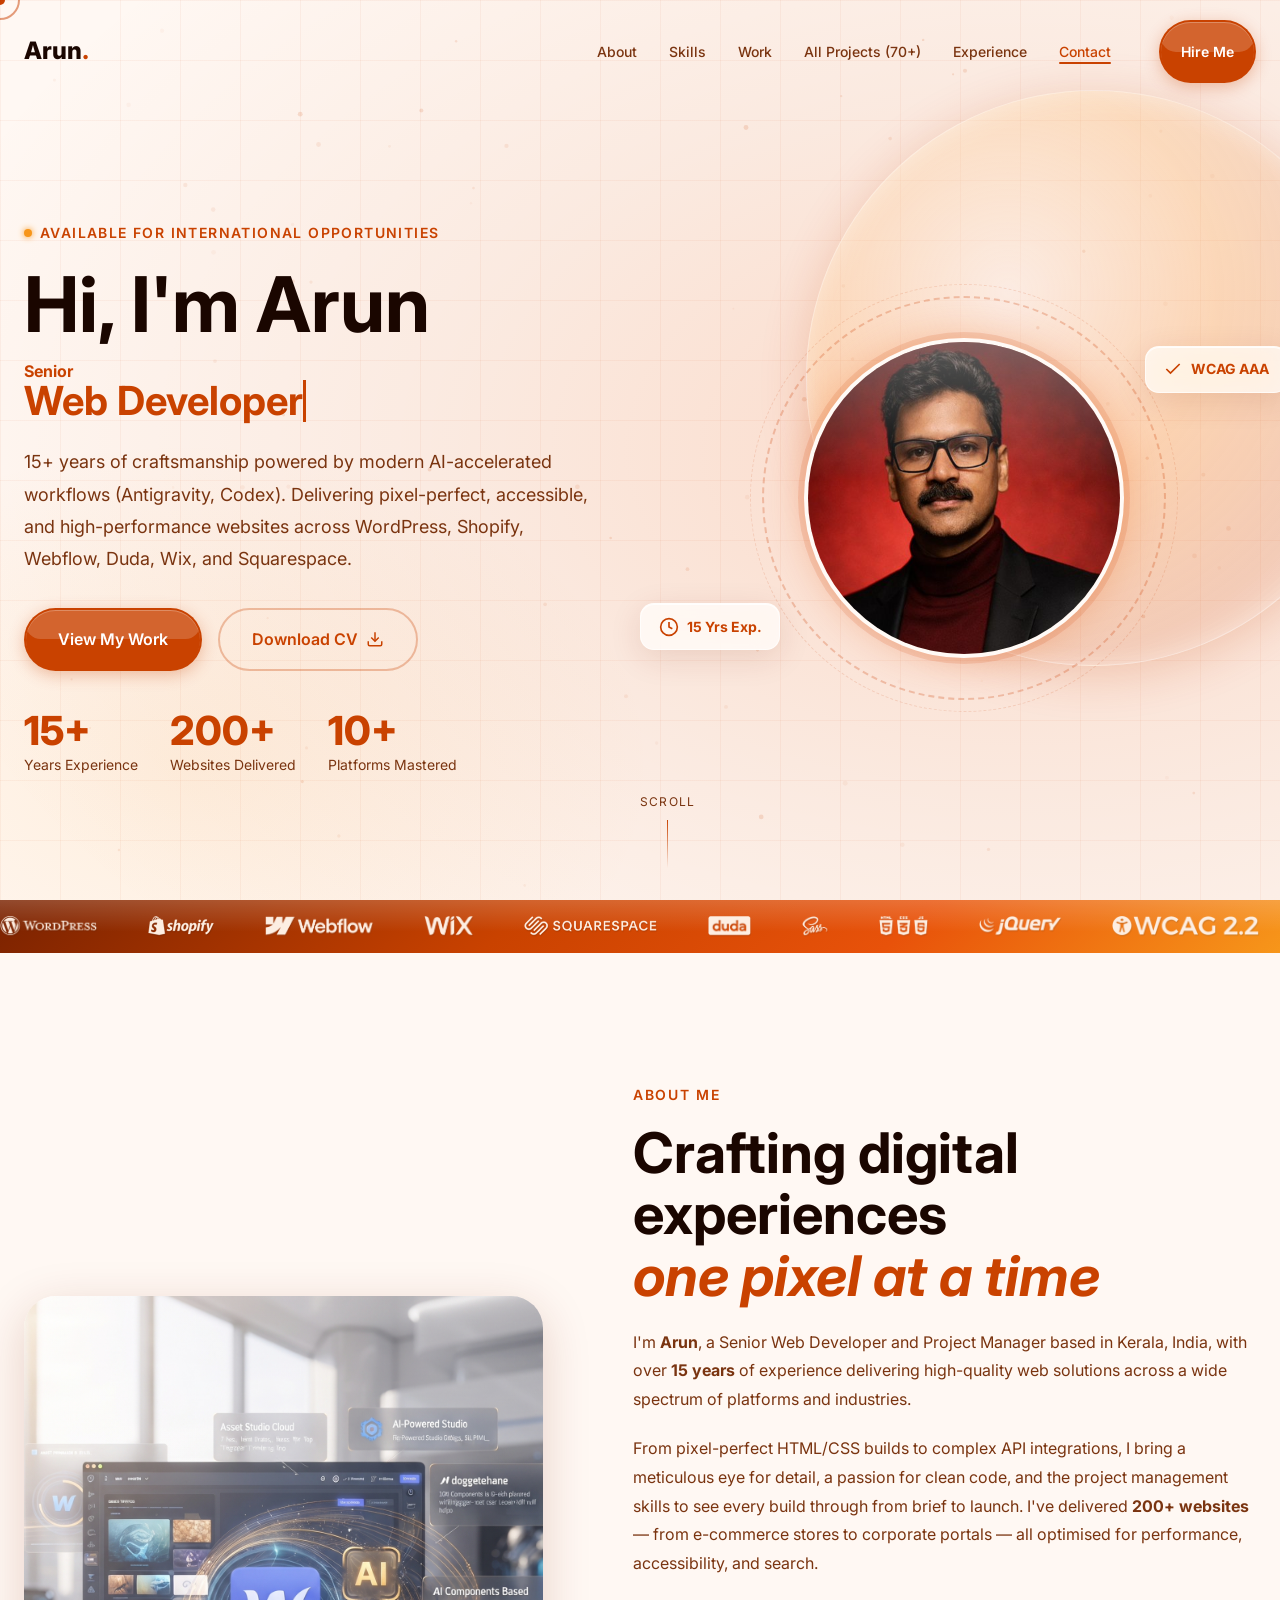
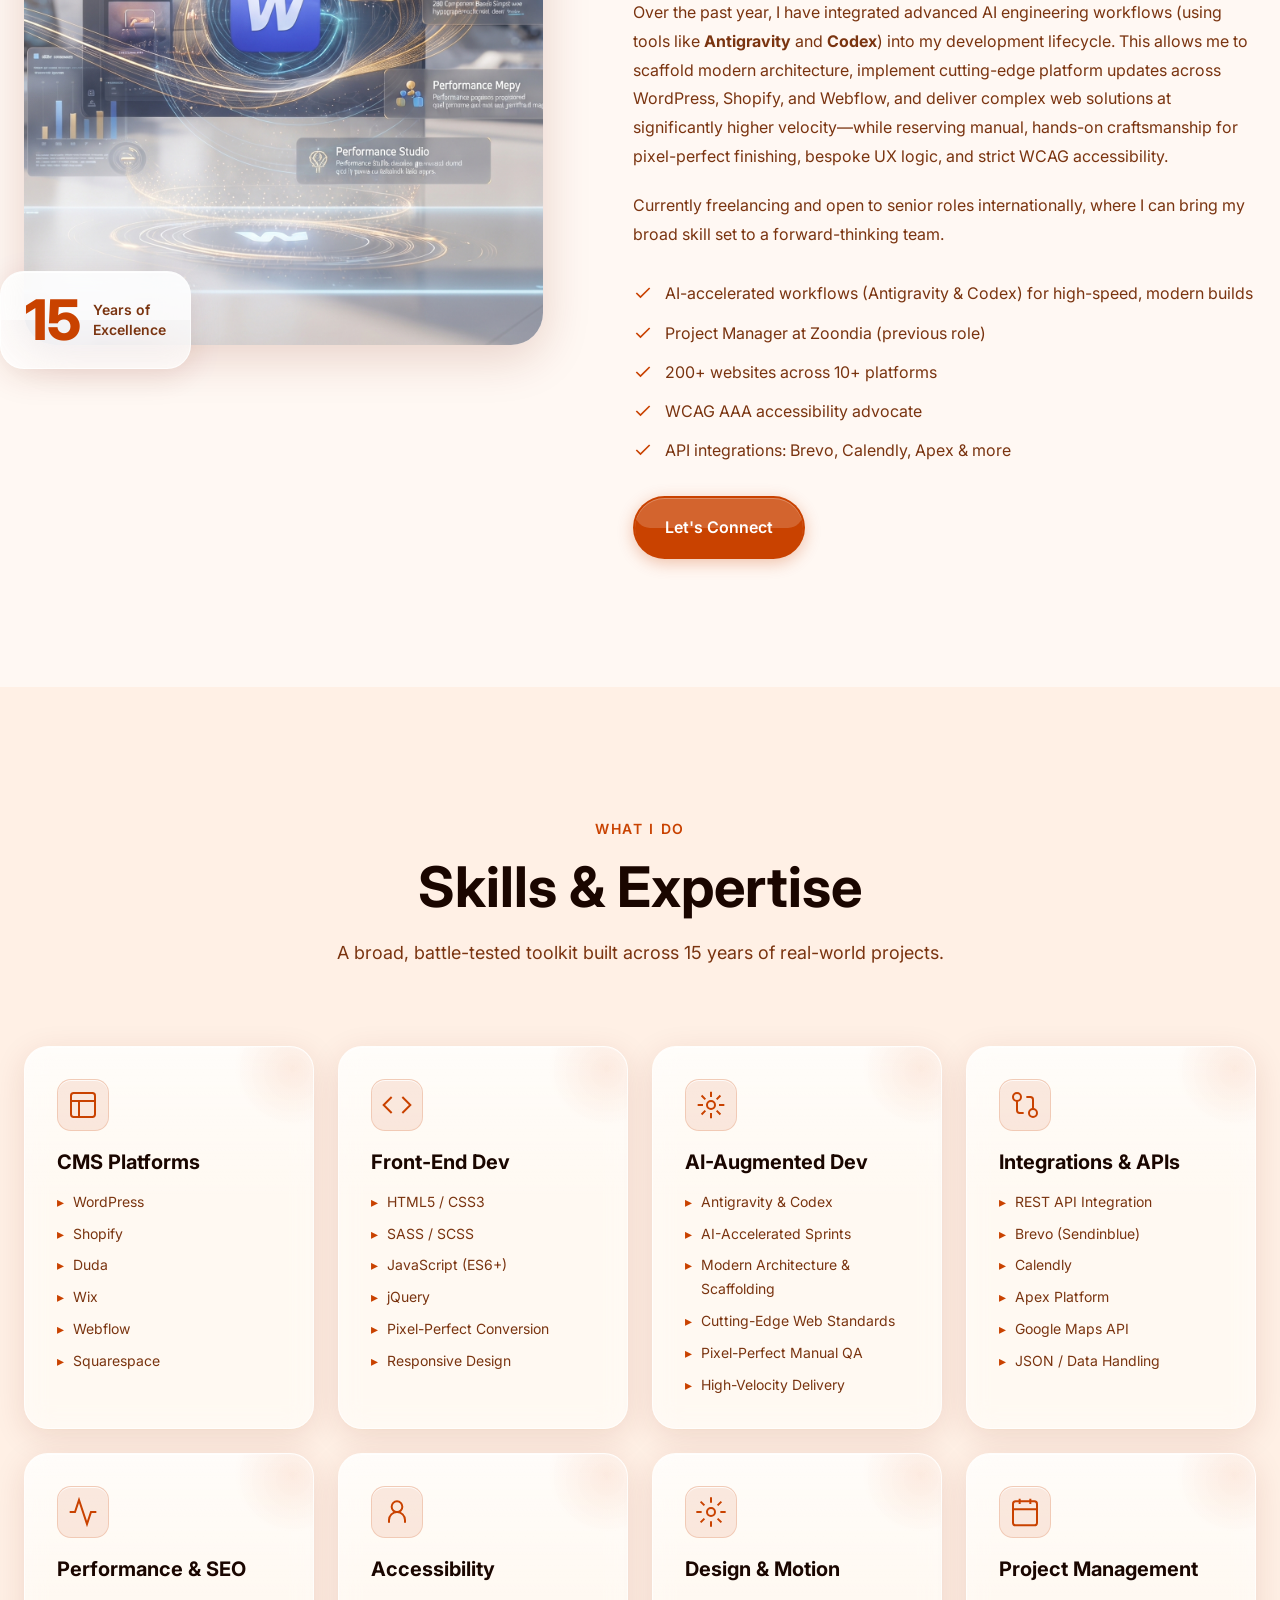
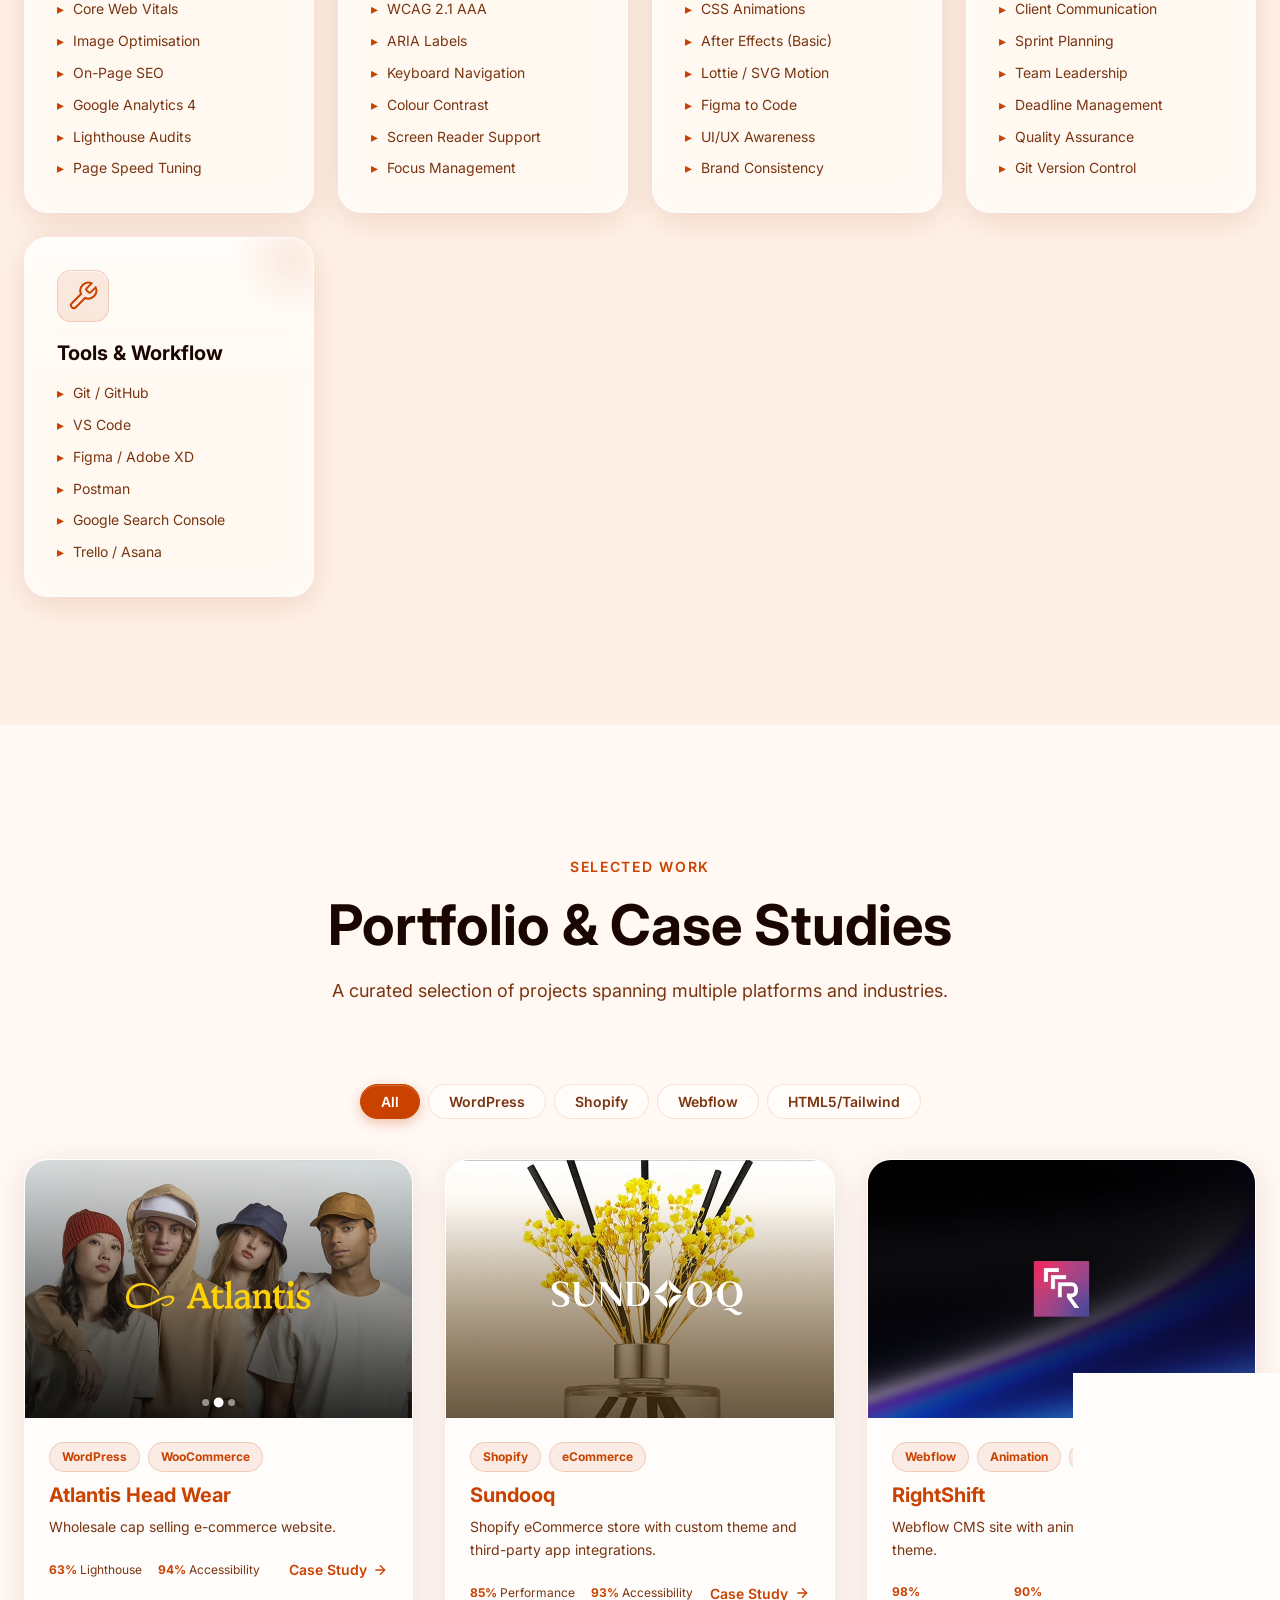
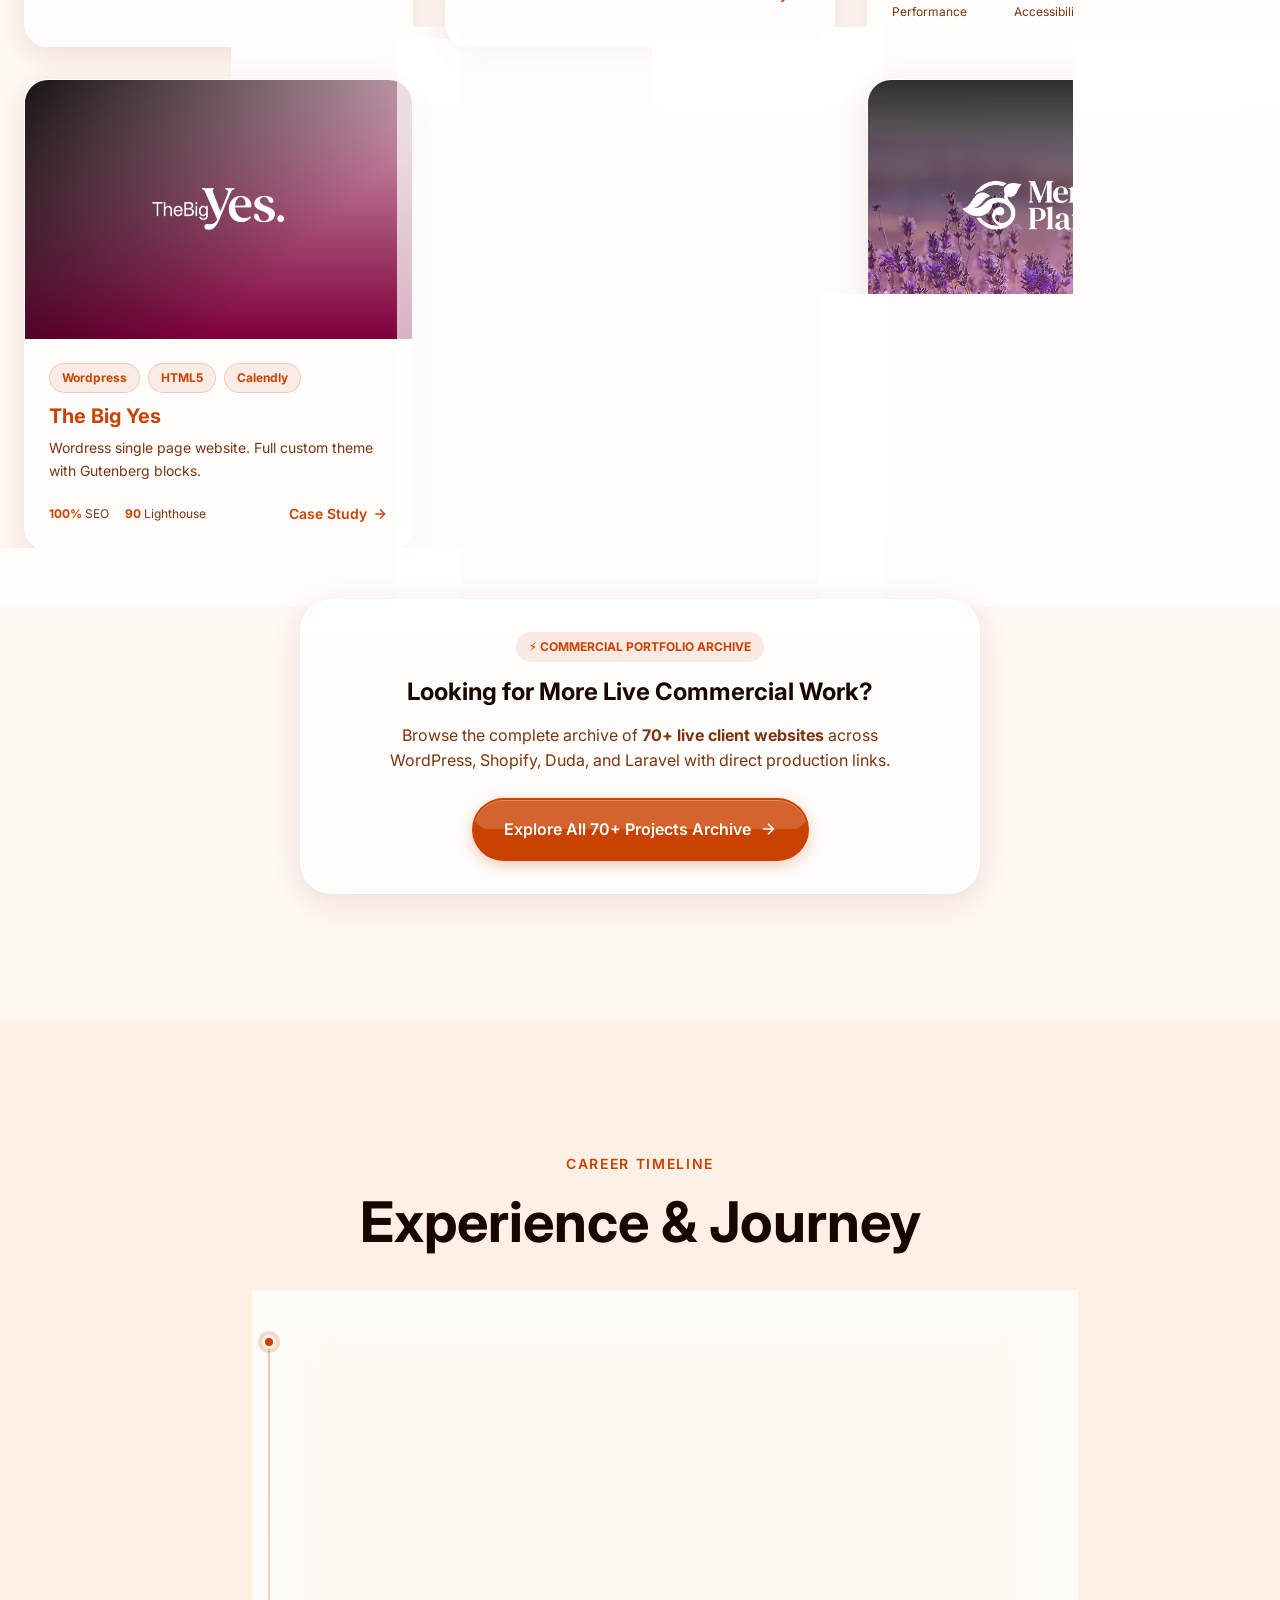
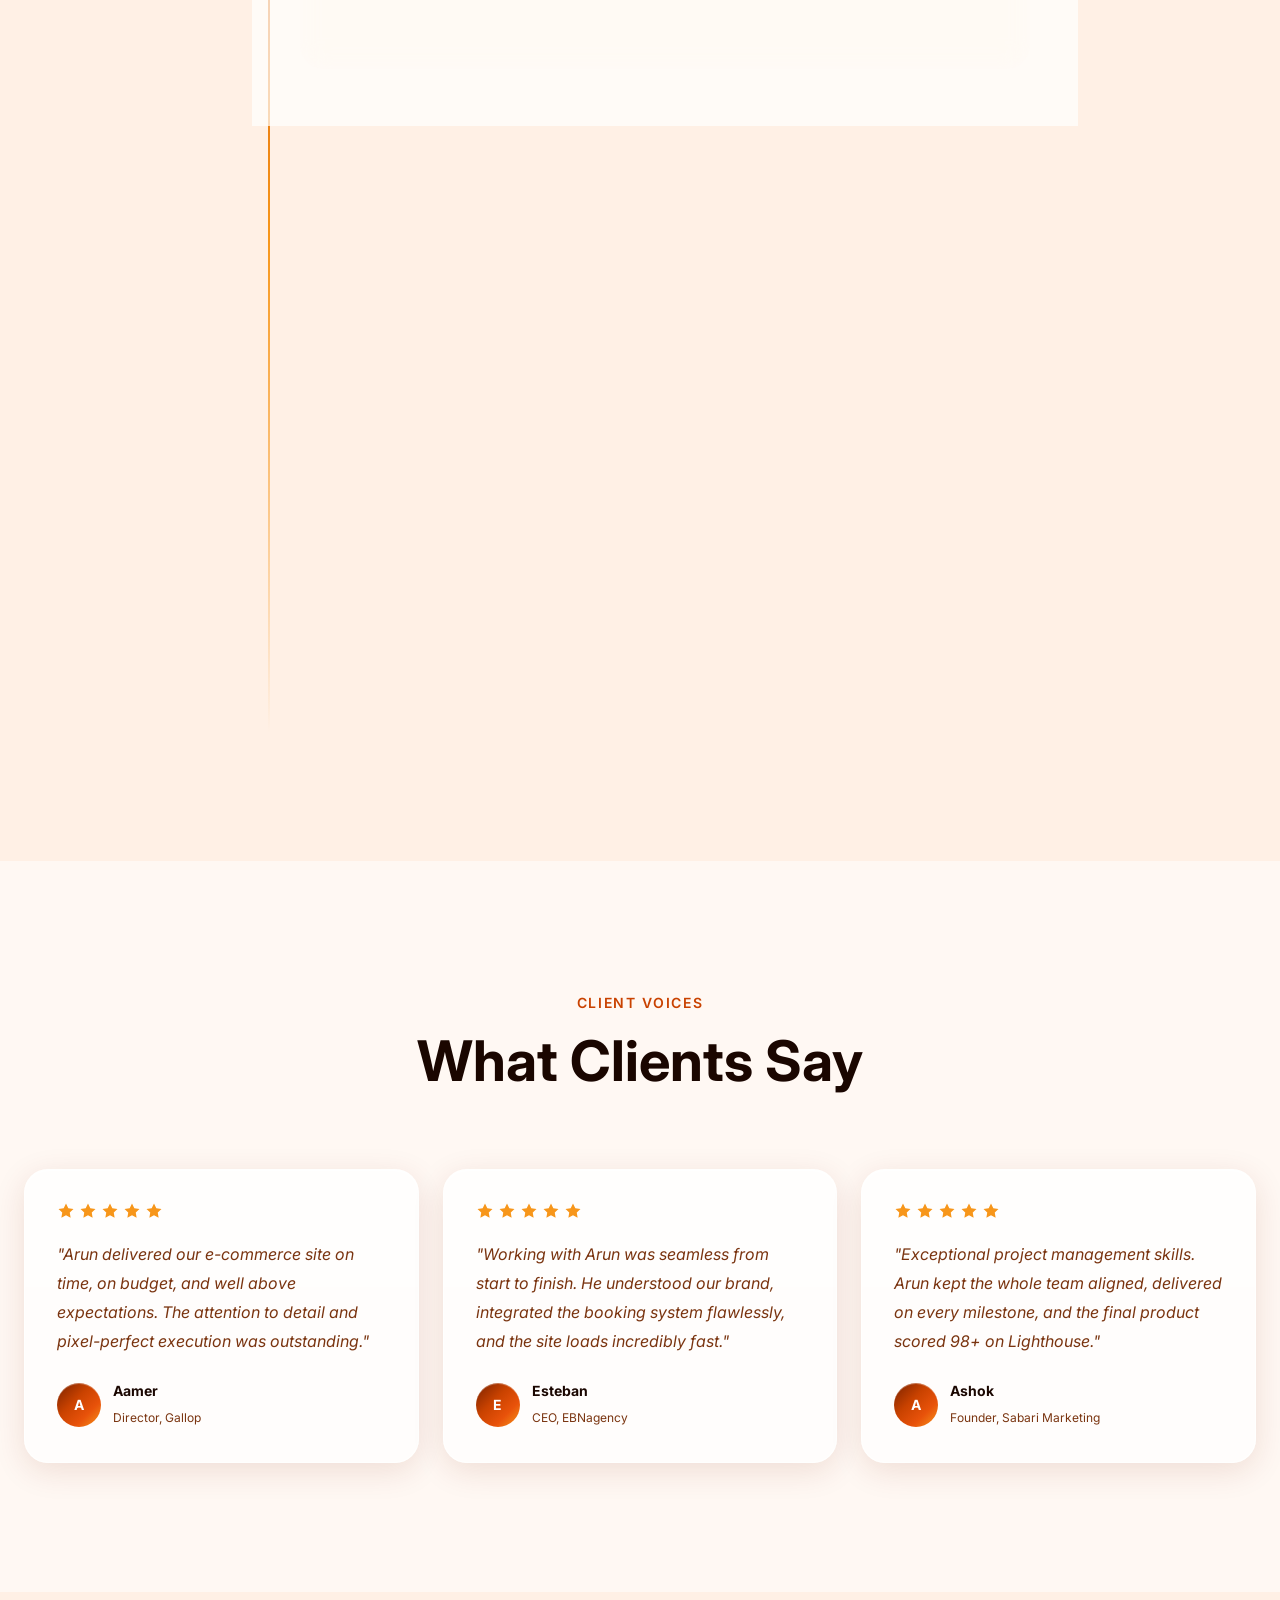
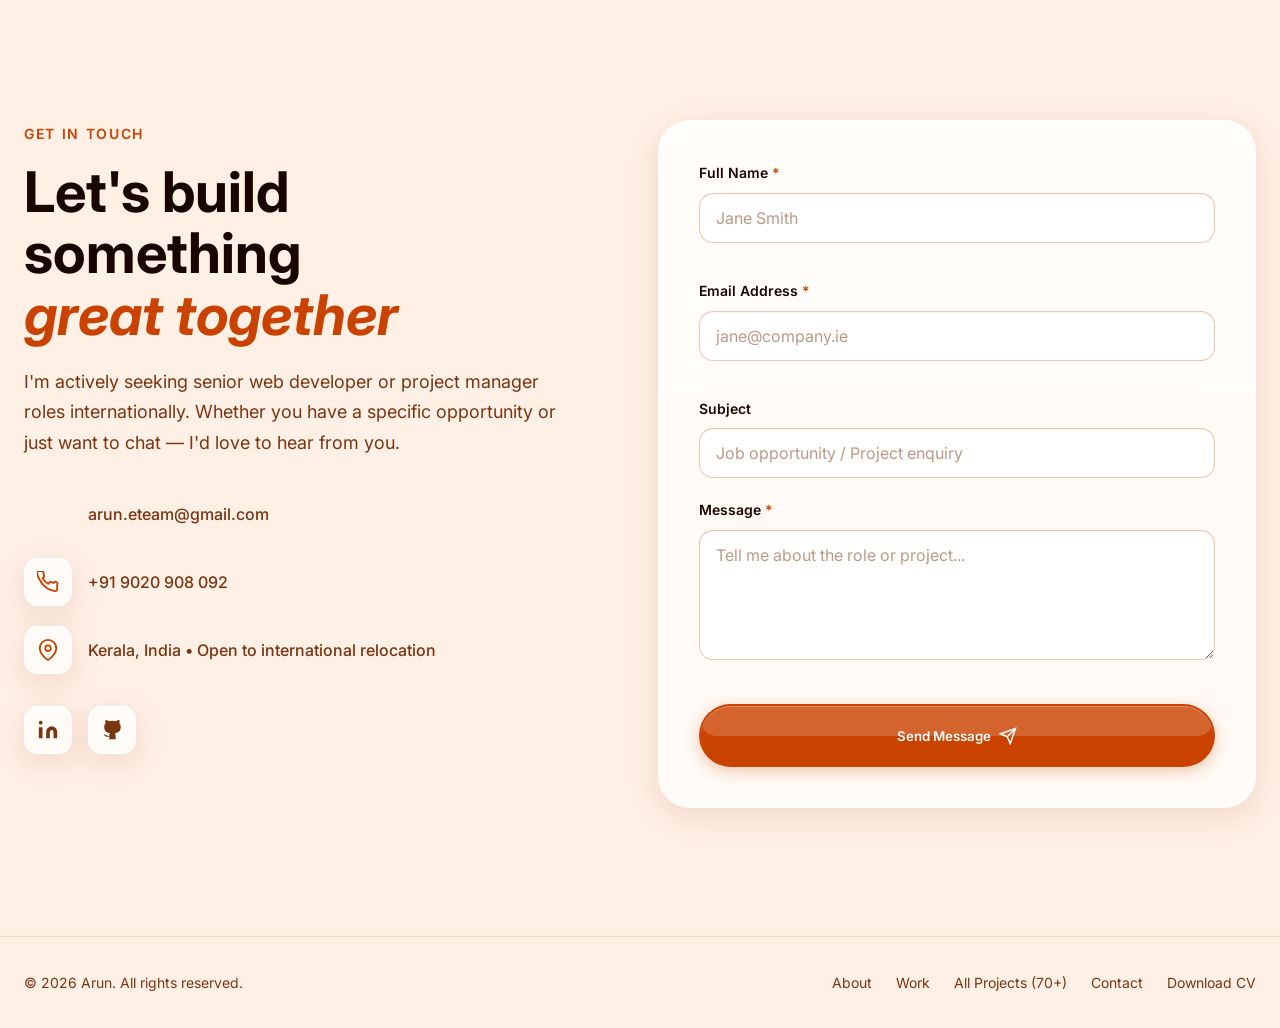
==== commit 9348b299: "Add 70+ commercial projects archive page with search, filters, and live client links" ====
--- a/index.html
+++ b/index.html
@@ -57,6 +57,7 @@
           <li><a href="#about" class="nav__link">About</a></li>
           <li><a href="#skills" class="nav__link">Skills</a></li>
           <li><a href="#work" class="nav__link">Work</a></li>
+          <li><a href="projects.html" class="nav__link">All Projects (70+)</a></li>
           <li><a href="#experience" class="nav__link">Experience</a></li>
           <li><a href="#contact" class="nav__link">Contact</a></li>
         </ul>
@@ -74,6 +75,7 @@
           <li><a href="#about" class="mobile-menu__link">About</a></li>
           <li><a href="#skills" class="mobile-menu__link">Skills</a></li>
           <li><a href="#work" class="mobile-menu__link">Work</a></li>
+          <li><a href="projects.html" class="mobile-menu__link">All Projects (70+)</a></li>
           <li><a href="#experience" class="mobile-menu__link">Experience</a></li>
           <li><a href="#contact" class="mobile-menu__link">Contact</a></li>
         </ul>
@@ -493,6 +495,28 @@
             <p>Loading projects…</p>
           </div>
         </div><!-- /portfolio-grid -->
+
+        <!-- View All 70+ Projects CTA Banner -->
+        <div class="reveal" style="margin-top: var(--space-12); text-align: center;">
+          <div style="background: rgba(255, 255, 255, 0.75); backdrop-filter: blur(14px) saturate(1.8); -webkit-backdrop-filter: blur(14px) saturate(1.8); border: 1px solid rgba(255, 255, 255, 0.8); border-radius: var(--radius-xl); padding: var(--space-8) var(--space-6); box-shadow: var(--shadow-glass); max-width: 680px; margin-inline: auto; display: flex; flex-direction: column; align-items: center; gap: var(--space-4);">
+            <span class="badge-platform" style="background: rgba(201, 66, 0, 0.1); color: var(--clr-accent); font-weight: 700; padding: 0.3rem 0.8rem; border-radius: var(--radius-full); font-size: var(--fs-xs);">
+              ⚡ COMMERCIAL PORTFOLIO ARCHIVE
+            </span>
+            <h3 style="font-size: var(--fs-2xl); color: var(--clr-text); margin: 0; line-height: 1.2;">
+              Looking for More Live Commercial Work?
+            </h3>
+            <p style="color: var(--clr-text-muted); font-size: var(--fs-base); max-width: 52ch; margin: 0; line-height: 1.6;">
+              Browse the complete archive of <strong>70+ live client websites</strong> across WordPress, Shopify, Duda, and Laravel with direct production links.
+            </p>
+            <a href="projects.html" class="btn btn--primary" style="margin-top: 0.5rem; display: inline-flex; align-items: center; gap: 0.5rem;">
+              <span>Explore All 70+ Projects Archive</span>
+              <svg width="18" height="18" viewBox="0 0 24 24" fill="none" stroke="currentColor" stroke-width="2.2" aria-hidden="true">
+                <line x1="5" y1="12" x2="19" y2="12"></line>
+                <polyline points="12 5 19 12 12 19"></polyline>
+              </svg>
+            </a>
+          </div>
+        </div>
       </div>
     </section>
 
@@ -602,7 +626,7 @@
               detail and pixel-perfect execution was outstanding."
             </blockquote>
             <footer class="testimonial-card__author">
-              <div class="testimonial-card__avatar" aria-hidden="true">CL</div>
+              <div class="testimonial-card__avatar" aria-hidden="true">A</div>
               <div>
                 <cite class="testimonial-card__name">Aamer</cite>
                 <span class="testimonial-card__title">Director, Gallop</span>
@@ -637,7 +661,7 @@
               system flawlessly, and the site loads incredibly fast."
             </blockquote>
             <footer class="testimonial-card__author">
-              <div class="testimonial-card__avatar" aria-hidden="true">SM</div>
+              <div class="testimonial-card__avatar" aria-hidden="true">E</div>
               <div>
                 <cite class="testimonial-card__name">Esteban</cite>
                 <span class="testimonial-card__title">CEO, EBNagency</span>
@@ -672,7 +696,7 @@
               and the final product scored 98+ on Lighthouse."
             </blockquote>
             <footer class="testimonial-card__author">
-              <div class="testimonial-card__avatar" aria-hidden="true">RK</div>
+              <div class="testimonial-card__avatar" aria-hidden="true">A</div>
               <div>
                 <cite class="testimonial-card__name">Ashok</cite>
                 <span class="testimonial-card__title">Founder, Sabari Marketing</span>
@@ -801,13 +825,13 @@
   <footer class="footer" role="contentinfo">
     <div class="container footer__inner">
       <p class="footer__copy">
-        &copy; <span id="footerYear"></span> Arun. Built with HTML, CSS &amp; JS.
-        Hosted on GitHub Pages.
+        &copy; <span id="footerYear"></span> Arun. All rights reserved.
       </p>
       <nav aria-label="Footer navigation">
         <ul class="footer__nav" role="list">
           <li><a href="#about">About</a></li>
           <li><a href="#work">Work</a></li>
+          <li><a href="projects.html">All Projects (70+)</a></li>
           <li><a href="#contact">Contact</a></li>
           <li><a href="assets/Arun-CV.pdf" download>Download CV</a></li>
         </ul>
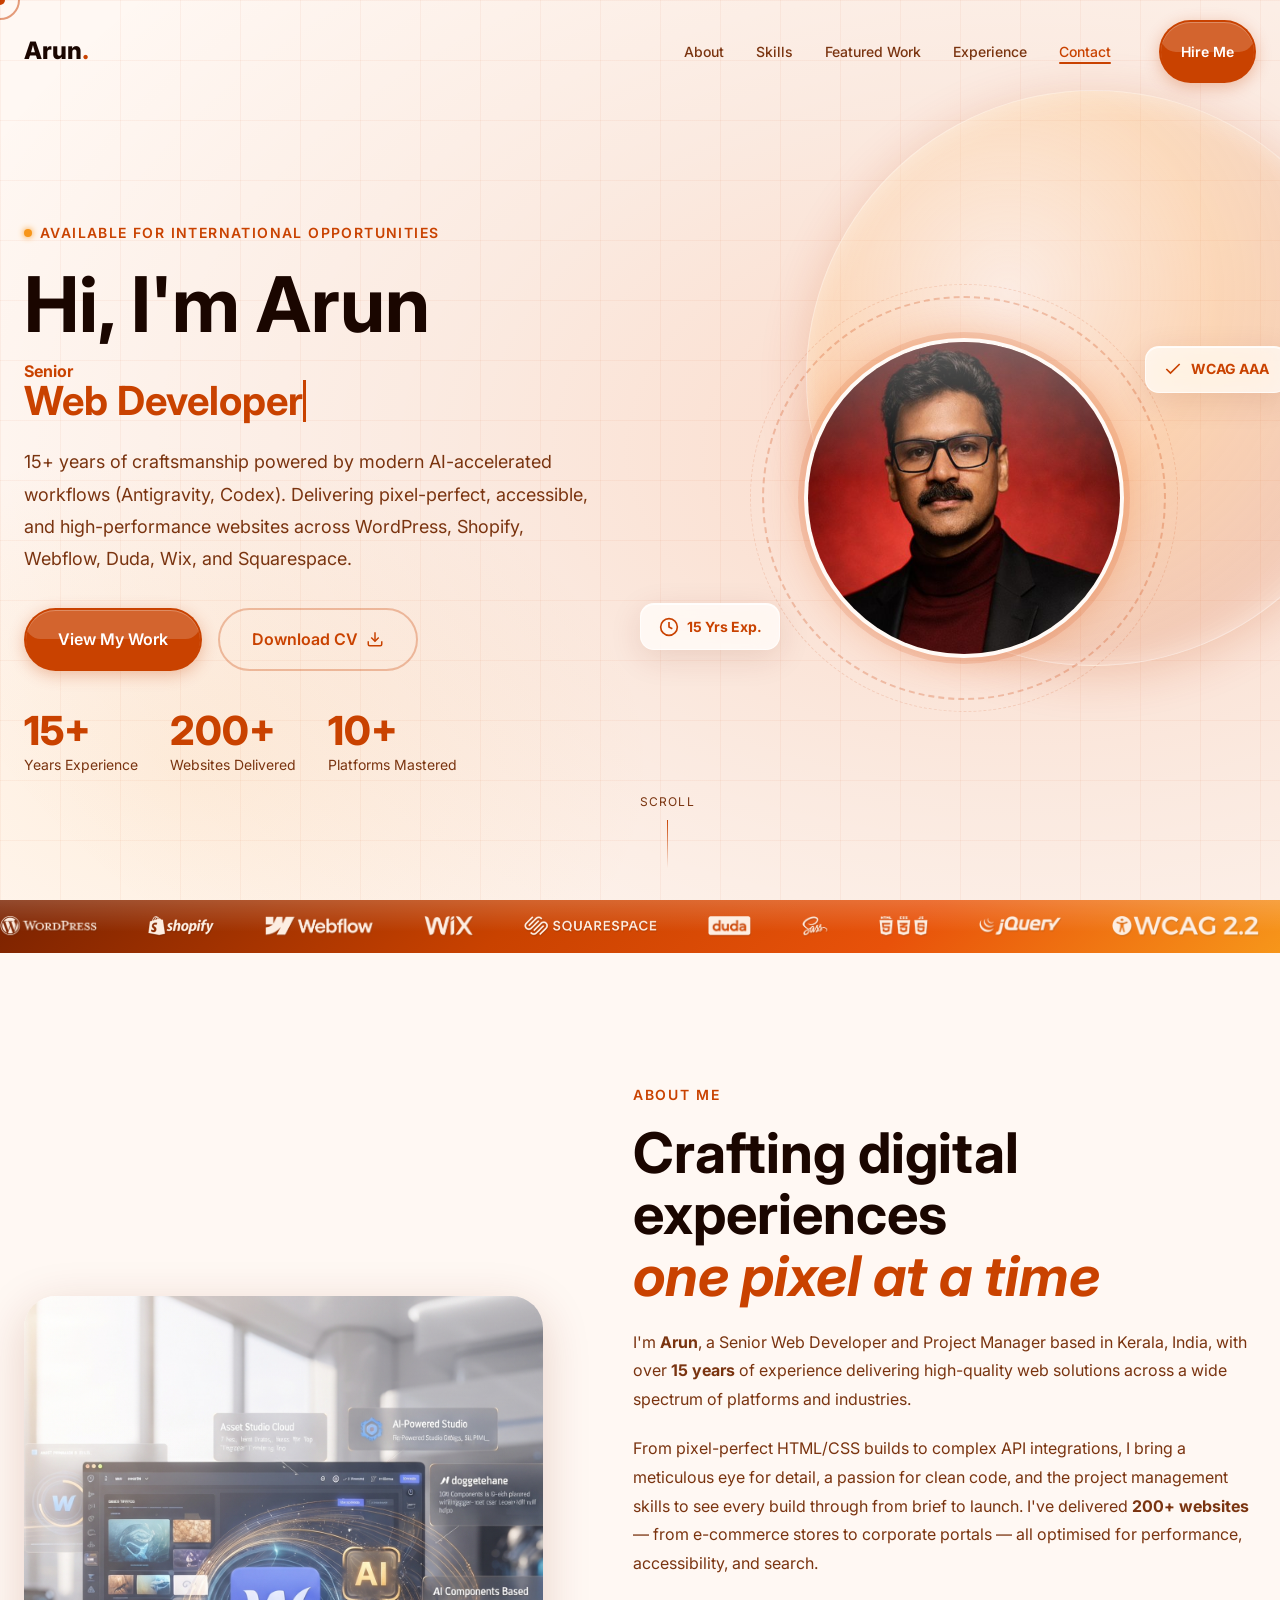
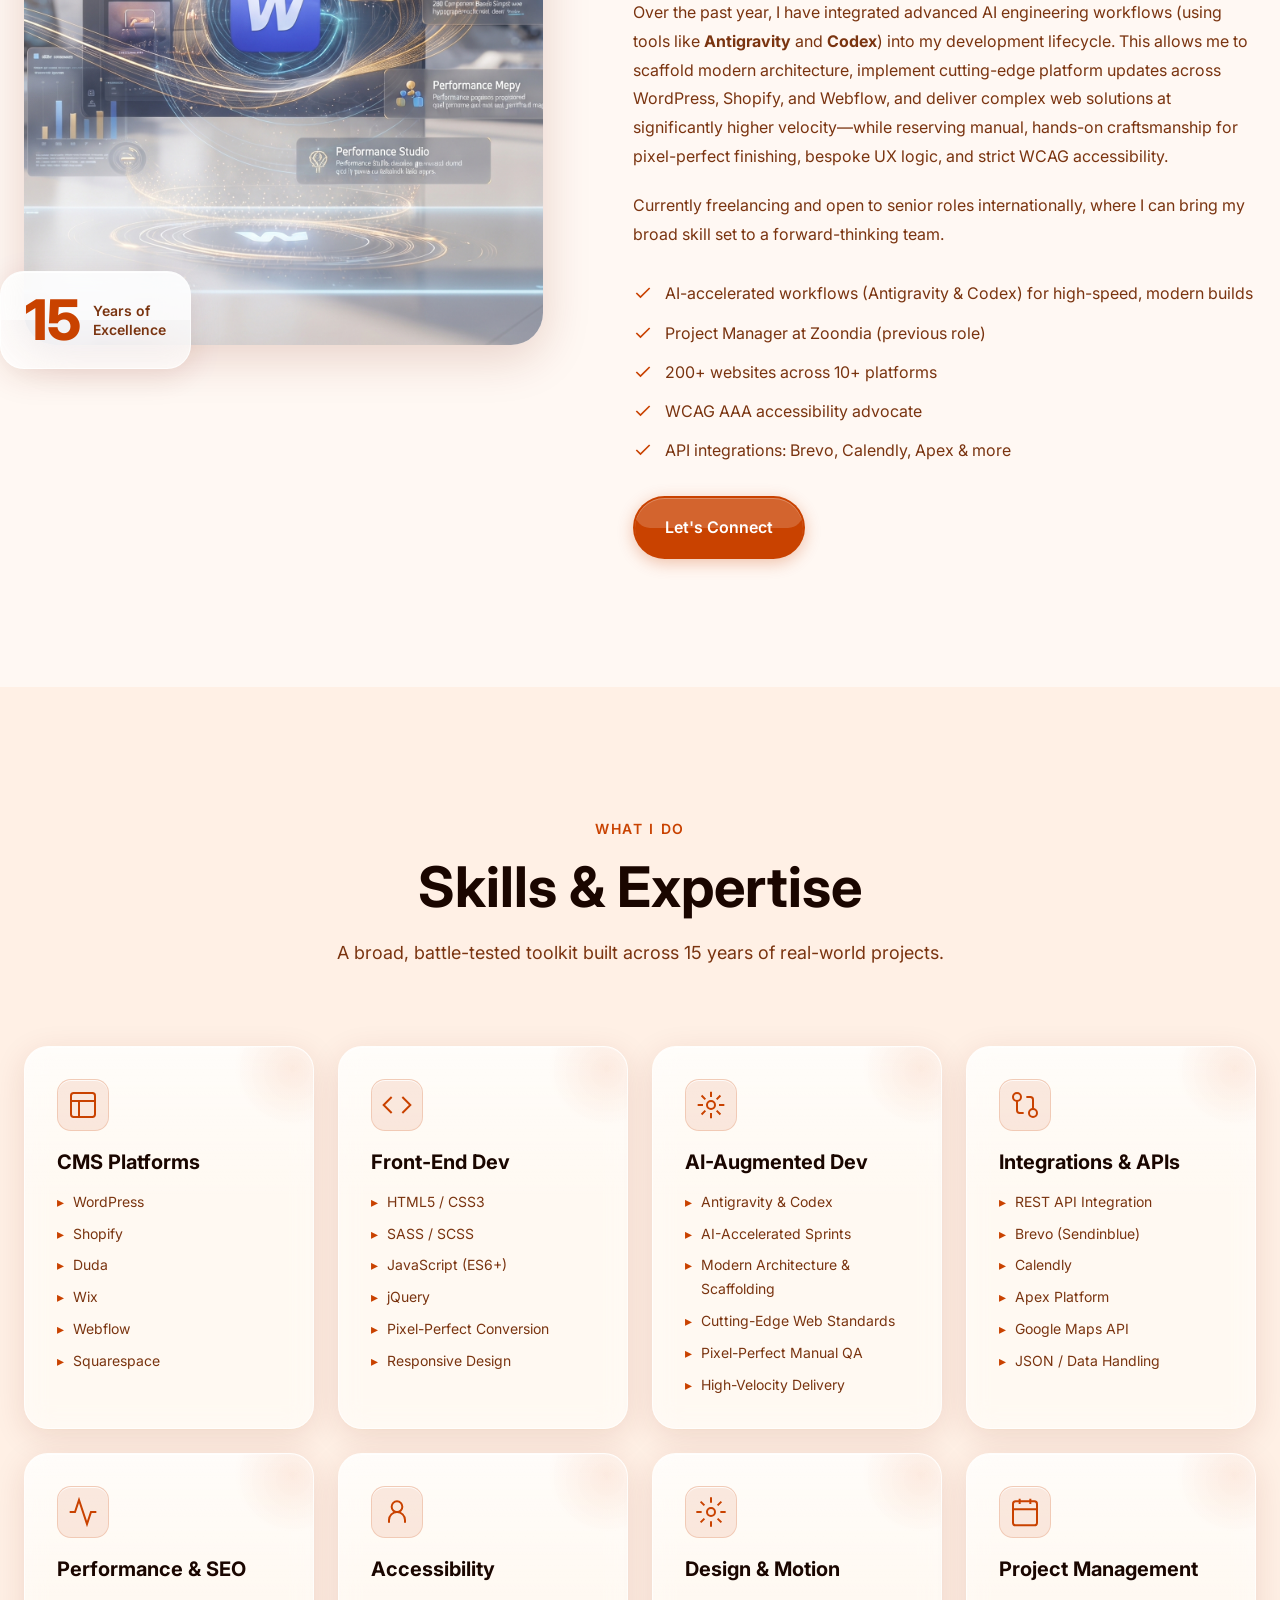
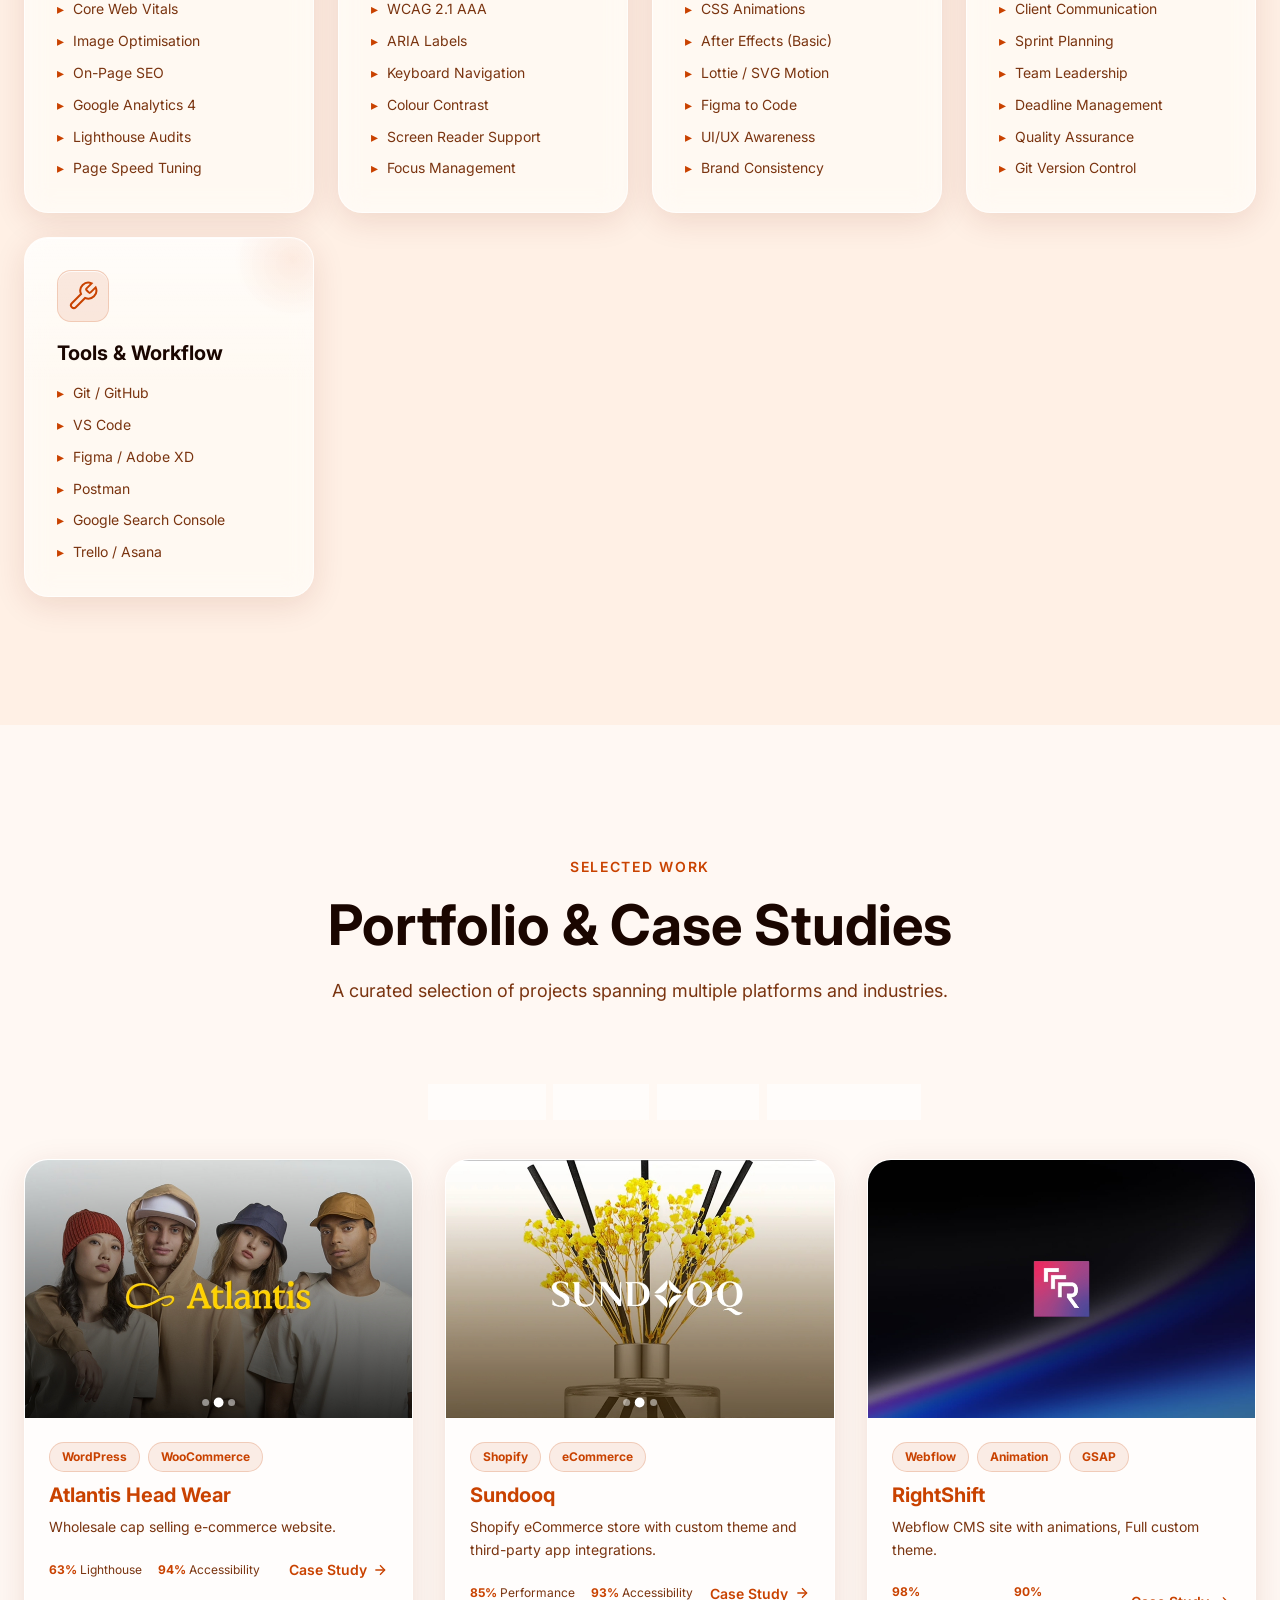
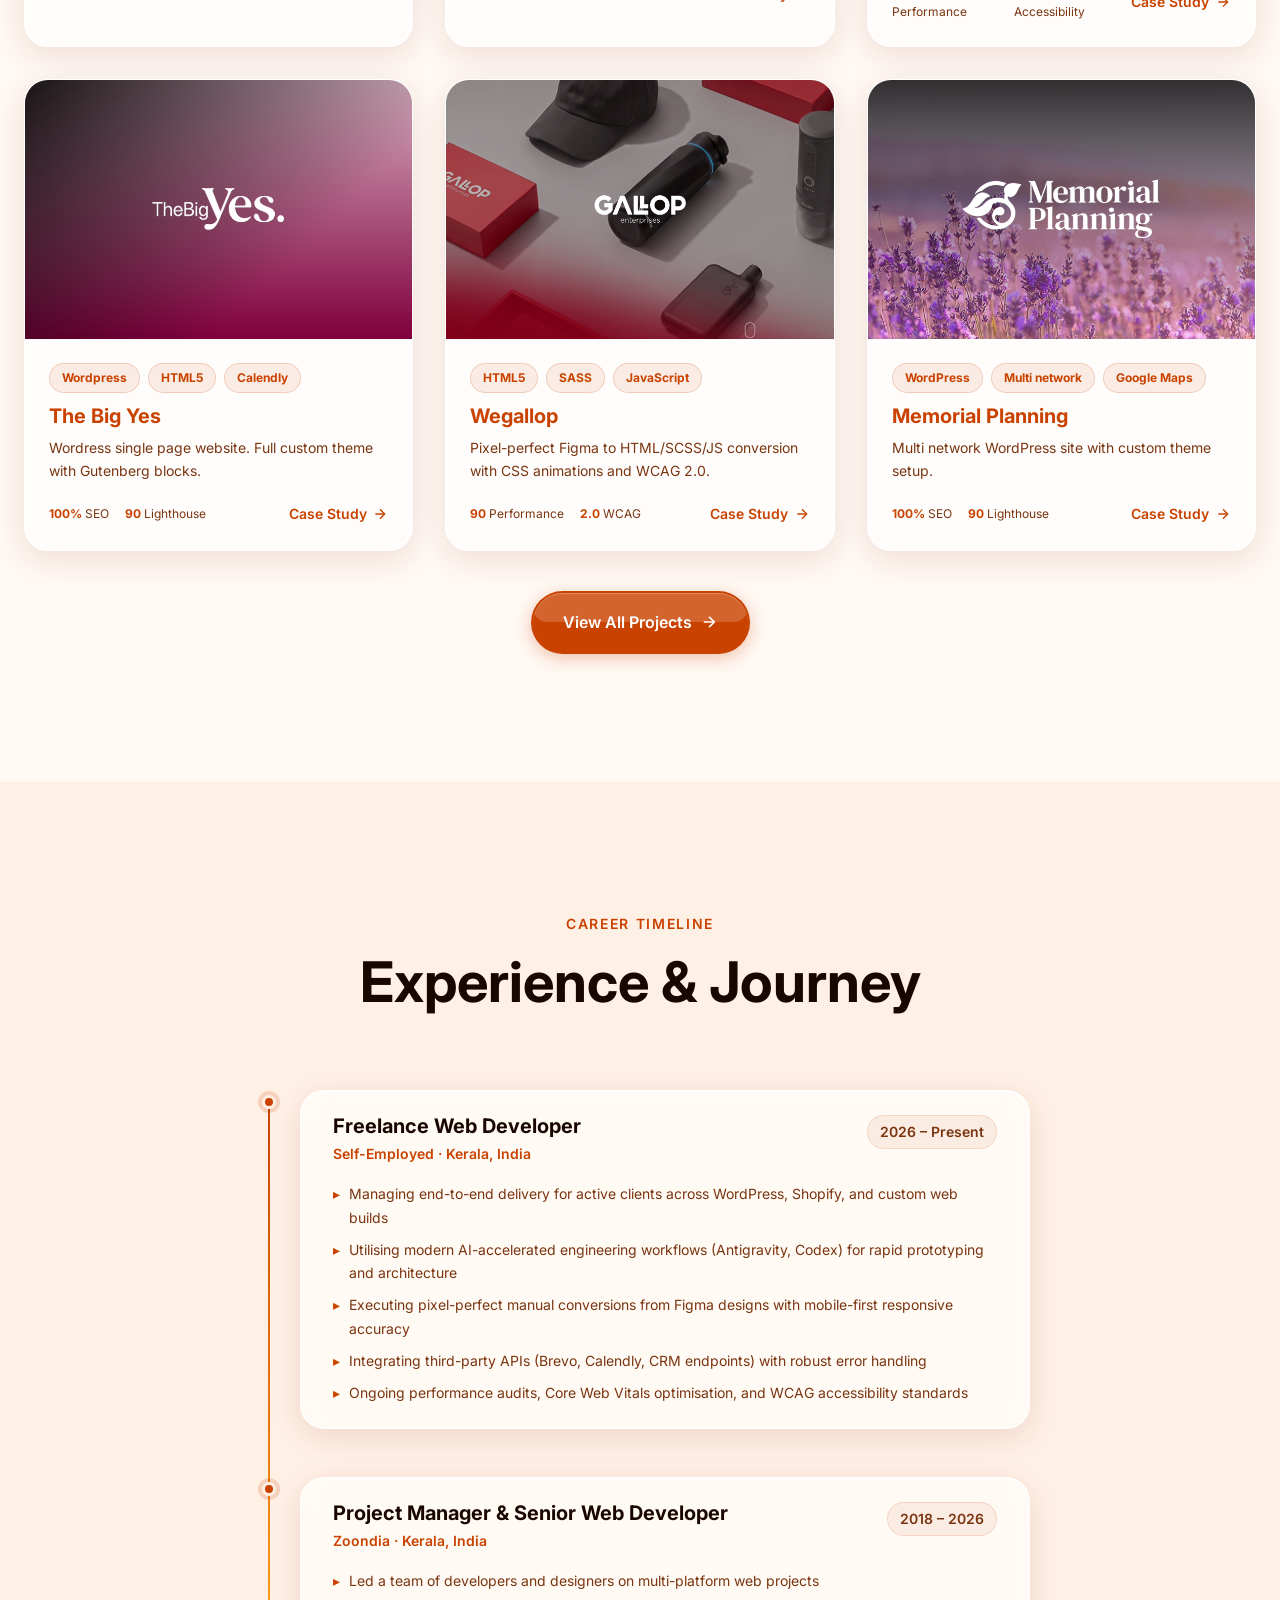
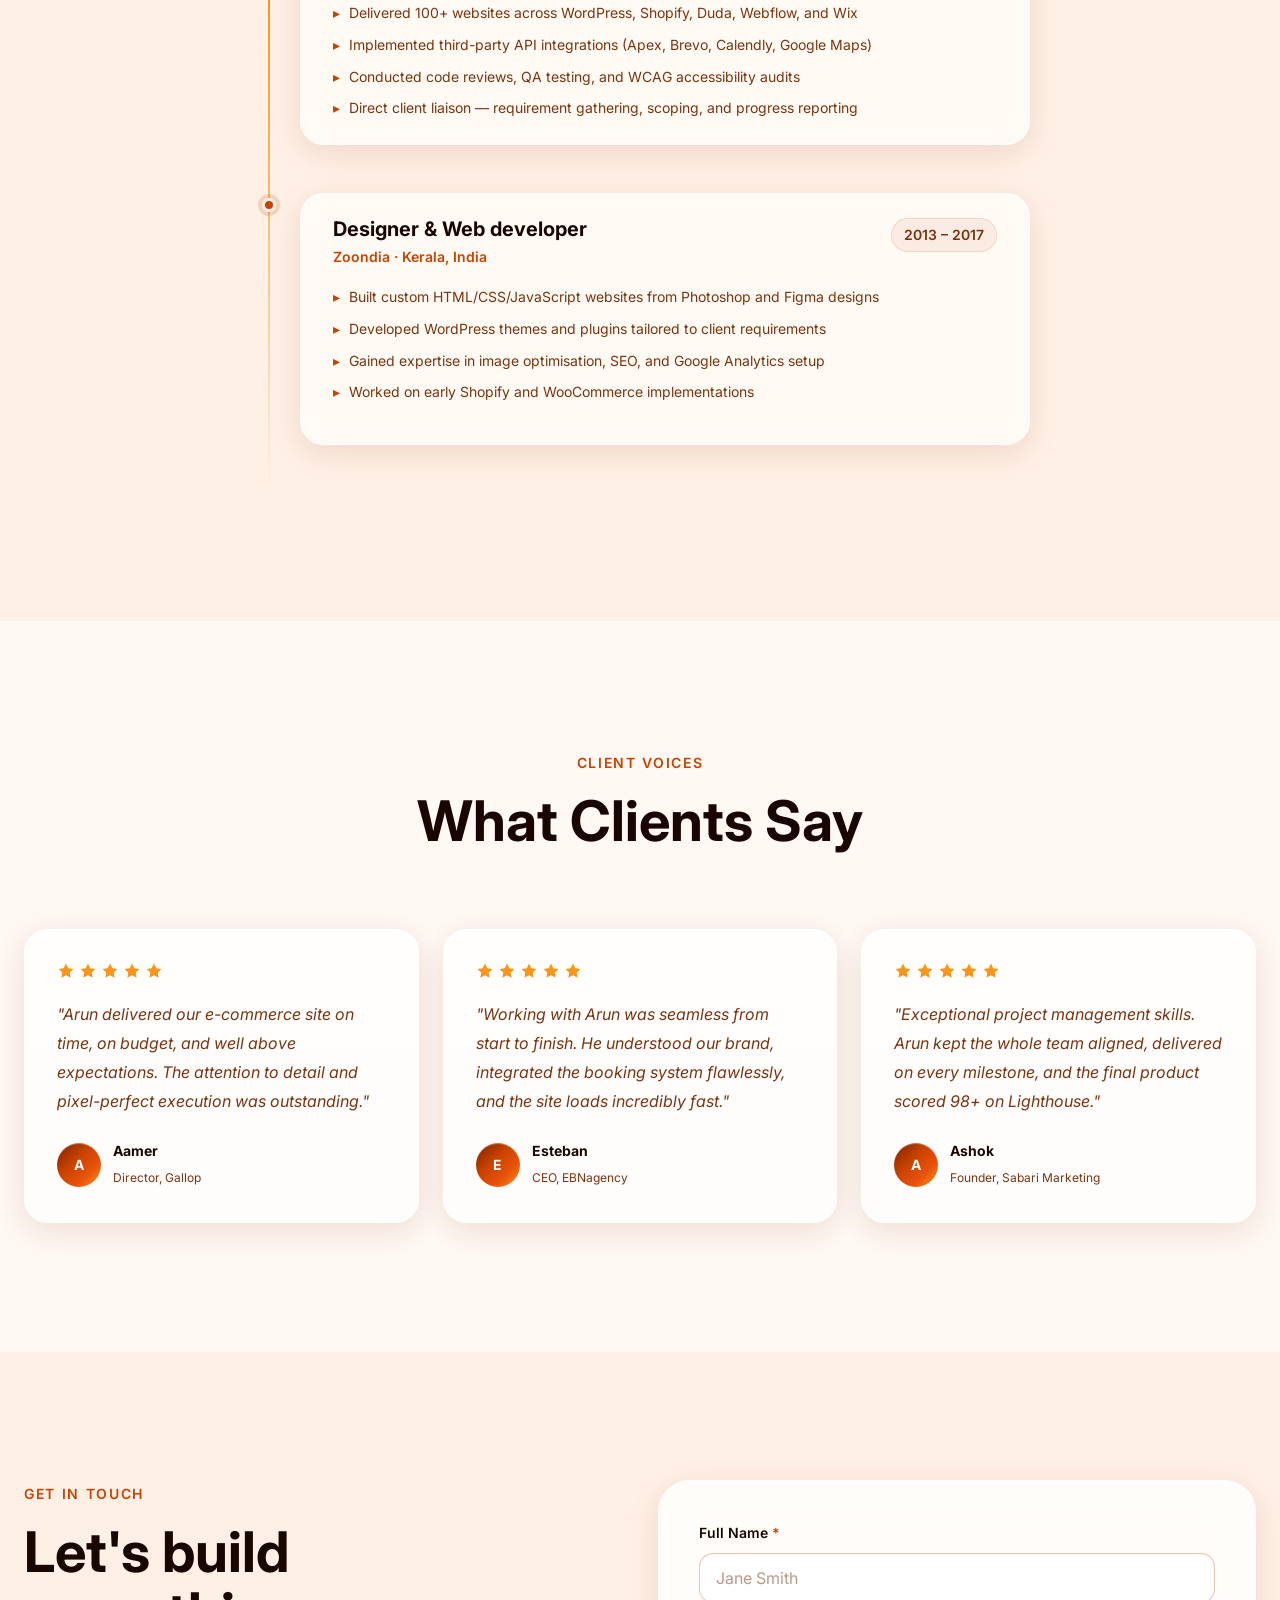
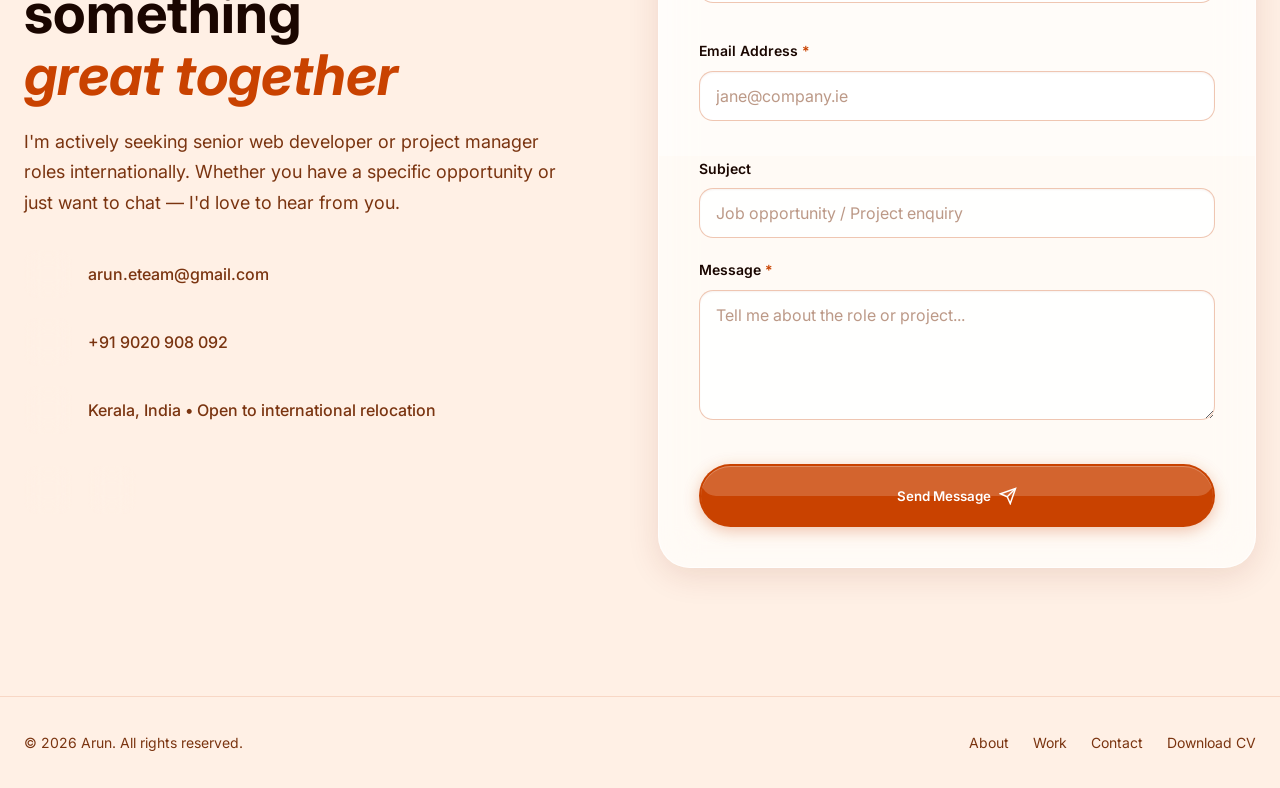
==== commit 0a599229: "all project page" ====
--- a/index.html
+++ b/index.html
@@ -56,8 +56,7 @@
         <ul class="nav__list" role="list">
           <li><a href="#about" class="nav__link">About</a></li>
           <li><a href="#skills" class="nav__link">Skills</a></li>
-          <li><a href="#work" class="nav__link">Work</a></li>
-          <li><a href="projects.html" class="nav__link">All Projects (70+)</a></li>
+          <li><a href="#work" class="nav__link">Featured Work</a></li>
           <li><a href="#experience" class="nav__link">Experience</a></li>
           <li><a href="#contact" class="nav__link">Contact</a></li>
         </ul>
@@ -70,12 +69,18 @@
     </div>
     <!-- Mobile Menu -->
     <div class="mobile-menu" id="mobileMenu" aria-hidden="true" role="dialog" aria-label="Mobile navigation">
+      <button class="mobile-menu__close" id="mobileMenuClose" aria-label="Close navigation menu">
+        <svg width="24" height="24" viewBox="0 0 24 24" fill="none" stroke="currentColor" stroke-width="2.5"
+          stroke-linecap="round" stroke-linejoin="round" aria-hidden="true">
+          <line x1="18" y1="6" x2="6" y2="18"></line>
+          <line x1="6" y1="6" x2="18" y2="18"></line>
+        </svg>
+      </button>
       <nav role="navigation" aria-label="Mobile navigation">
         <ul class="mobile-menu__list" role="list">
           <li><a href="#about" class="mobile-menu__link">About</a></li>
           <li><a href="#skills" class="mobile-menu__link">Skills</a></li>
-          <li><a href="#work" class="mobile-menu__link">Work</a></li>
-          <li><a href="projects.html" class="mobile-menu__link">All Projects (70+)</a></li>
+          <li><a href="#work" class="mobile-menu__link">Featured Work</a></li>
           <li><a href="#experience" class="mobile-menu__link">Experience</a></li>
           <li><a href="#contact" class="mobile-menu__link">Contact</a></li>
         </ul>
@@ -496,26 +501,16 @@
           </div>
         </div><!-- /portfolio-grid -->
 
-        <!-- View All 70+ Projects CTA Banner -->
-        <div class="reveal" style="margin-top: var(--space-12); text-align: center;">
-          <div style="background: rgba(255, 255, 255, 0.75); backdrop-filter: blur(14px) saturate(1.8); -webkit-backdrop-filter: blur(14px) saturate(1.8); border: 1px solid rgba(255, 255, 255, 0.8); border-radius: var(--radius-xl); padding: var(--space-8) var(--space-6); box-shadow: var(--shadow-glass); max-width: 680px; margin-inline: auto; display: flex; flex-direction: column; align-items: center; gap: var(--space-4);">
-            <span class="badge-platform" style="background: rgba(201, 66, 0, 0.1); color: var(--clr-accent); font-weight: 700; padding: 0.3rem 0.8rem; border-radius: var(--radius-full); font-size: var(--fs-xs);">
-              ⚡ COMMERCIAL PORTFOLIO ARCHIVE
-            </span>
-            <h3 style="font-size: var(--fs-2xl); color: var(--clr-text); margin: 0; line-height: 1.2;">
-              Looking for More Live Commercial Work?
-            </h3>
-            <p style="color: var(--clr-text-muted); font-size: var(--fs-base); max-width: 52ch; margin: 0; line-height: 1.6;">
-              Browse the complete archive of <strong>70+ live client websites</strong> across WordPress, Shopify, Duda, and Laravel with direct production links.
-            </p>
-            <a href="projects.html" class="btn btn--primary" style="margin-top: 0.5rem; display: inline-flex; align-items: center; gap: 0.5rem;">
-              <span>Explore All 70+ Projects Archive</span>
-              <svg width="18" height="18" viewBox="0 0 24 24" fill="none" stroke="currentColor" stroke-width="2.2" aria-hidden="true">
-                <line x1="5" y1="12" x2="19" y2="12"></line>
-                <polyline points="12 5 19 12 12 19"></polyline>
-              </svg>
-            </a>
-          </div>
+        <!-- View All Projects Button -->
+        <div class="reveal" style="margin-top: var(--space-10); text-align: center;">
+          <a href="projects.html" class="btn btn--primary">
+            <span>View All Projects</span>
+            <svg width="18" height="18" viewBox="0 0 24 24" fill="none" stroke="currentColor" stroke-width="2.2"
+              aria-hidden="true">
+              <line x1="5" y1="12" x2="19" y2="12"></line>
+              <polyline points="12 5 19 12 12 19"></polyline>
+            </svg>
+          </a>
         </div>
       </div>
     </section>
@@ -831,7 +826,6 @@
         <ul class="footer__nav" role="list">
           <li><a href="#about">About</a></li>
           <li><a href="#work">Work</a></li>
-          <li><a href="projects.html">All Projects (70+)</a></li>
           <li><a href="#contact">Contact</a></li>
           <li><a href="assets/Arun-CV.pdf" download>Download CV</a></li>
         </ul>
--- a/assets/css/style.css
+++ b/assets/css/style.css
@@ -133,6 +133,11 @@
   }
 }
 
+html,
+body {
+  overflow-x: hidden;
+}
+
 body {
   font-family: var(--ff-sans);
   background-color: var(--clr-bg);
@@ -618,6 +623,33 @@
 
 .mobile-menu__link:hover {
   color: var(--clr-accent);
+}
+
+.mobile-menu__close {
+  position: absolute;
+  top: 1.5rem;
+  right: 1.5rem;
+  width: 44px;
+  height: 44px;
+  border-radius: var(--radius-full);
+  background: rgba(201, 66, 0, 0.10);
+  border: 1.5px solid rgba(201, 66, 0, 0.25);
+  color: var(--clr-accent);
+  display: flex;
+  align-items: center;
+  justify-content: center;
+  cursor: pointer;
+  transition: all var(--dur) var(--ease);
+  z-index: 1001;
+}
+
+.mobile-menu__close:hover,
+.mobile-menu__close:focus-visible {
+  background: var(--clr-accent);
+  color: var(--clr-white);
+  transform: rotate(90deg);
+  box-shadow: 0 4px 12px rgba(201, 66, 0, 0.35);
+  outline: none;
 }
 
 /* ---- 8. BUTTONS ---- */
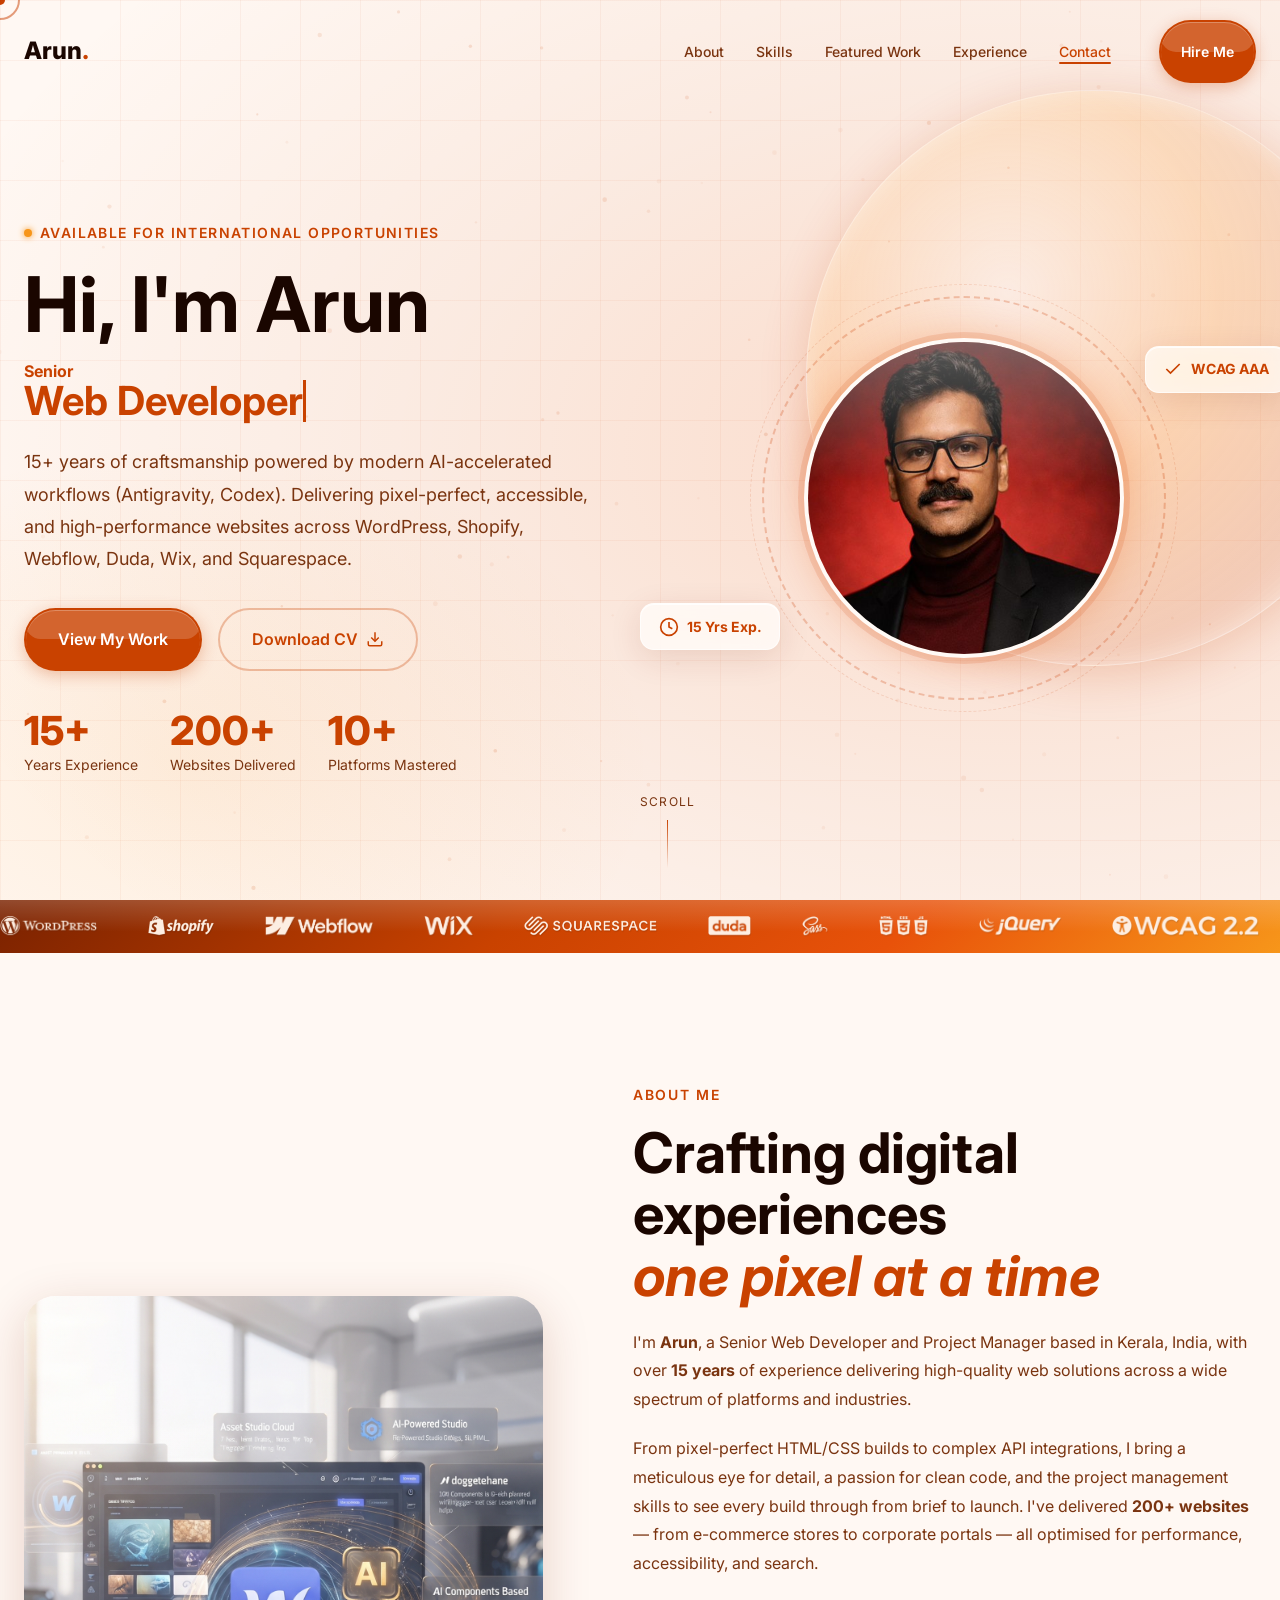
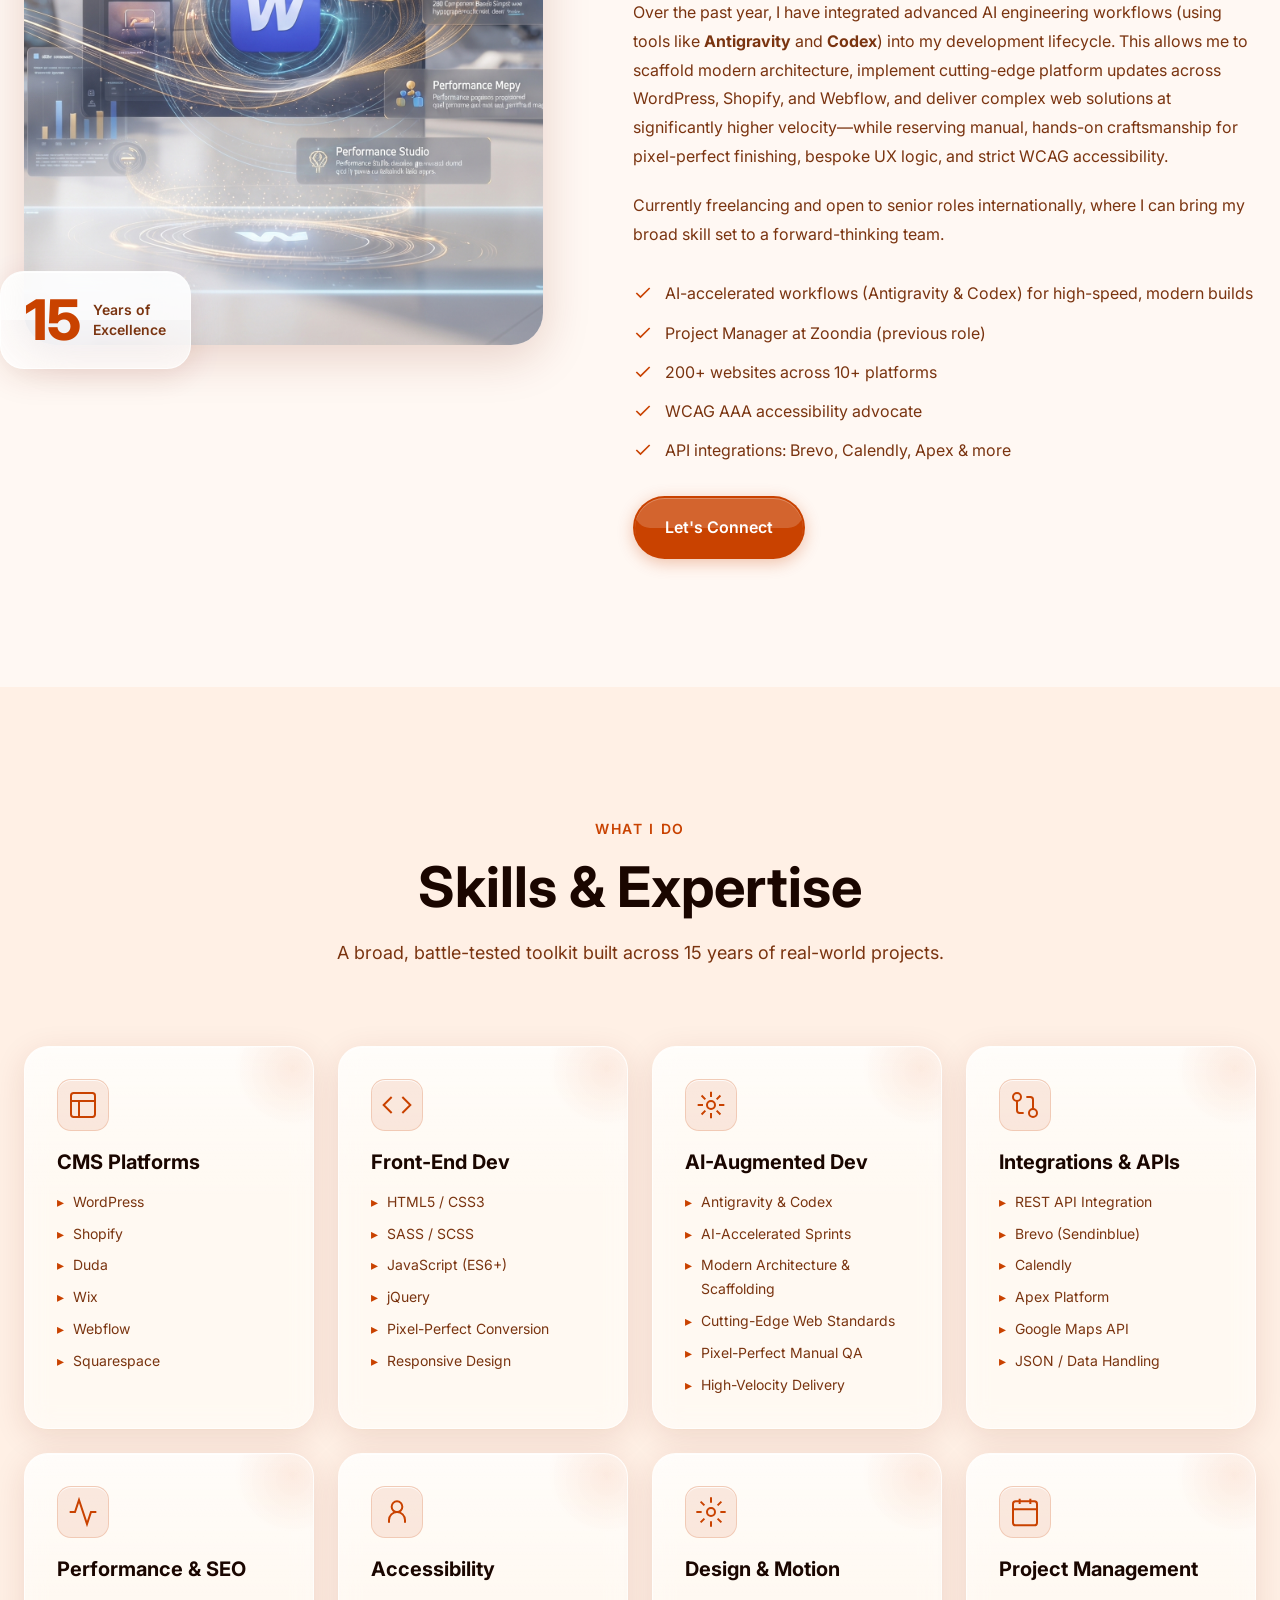
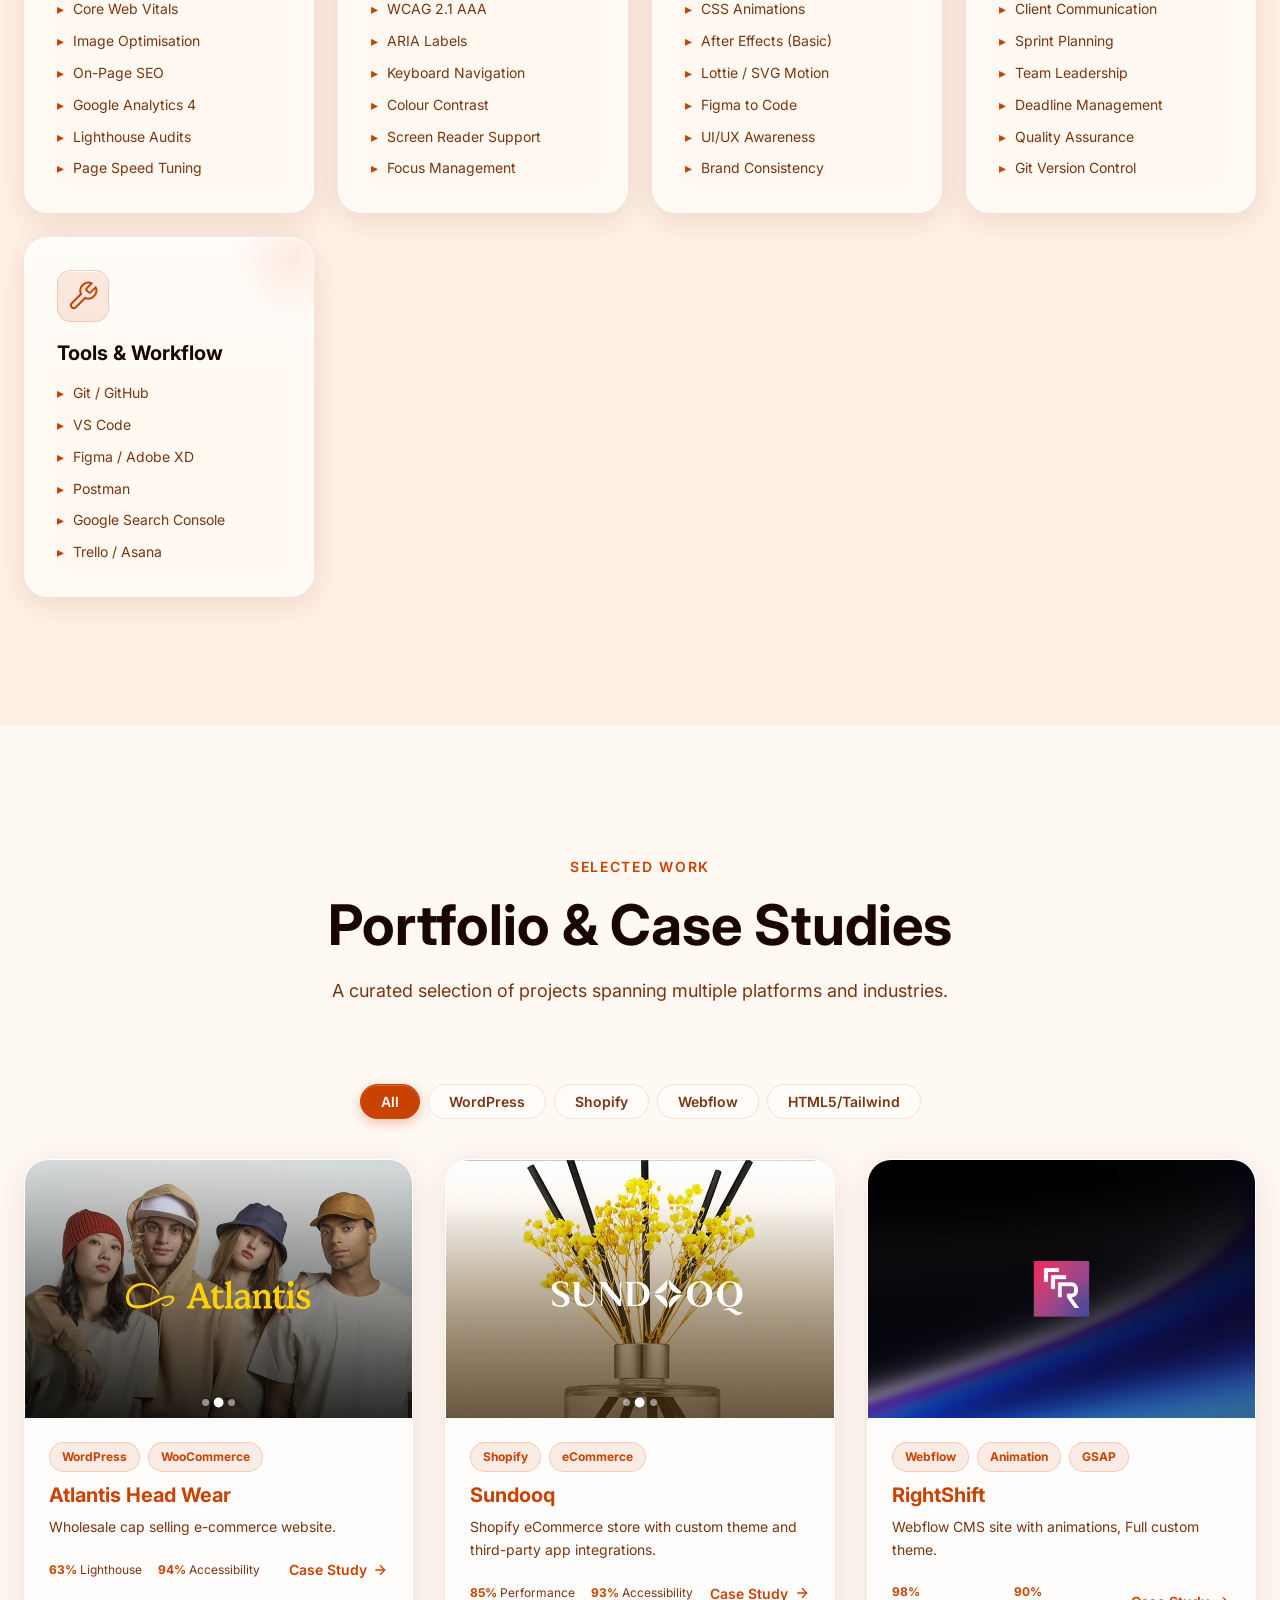
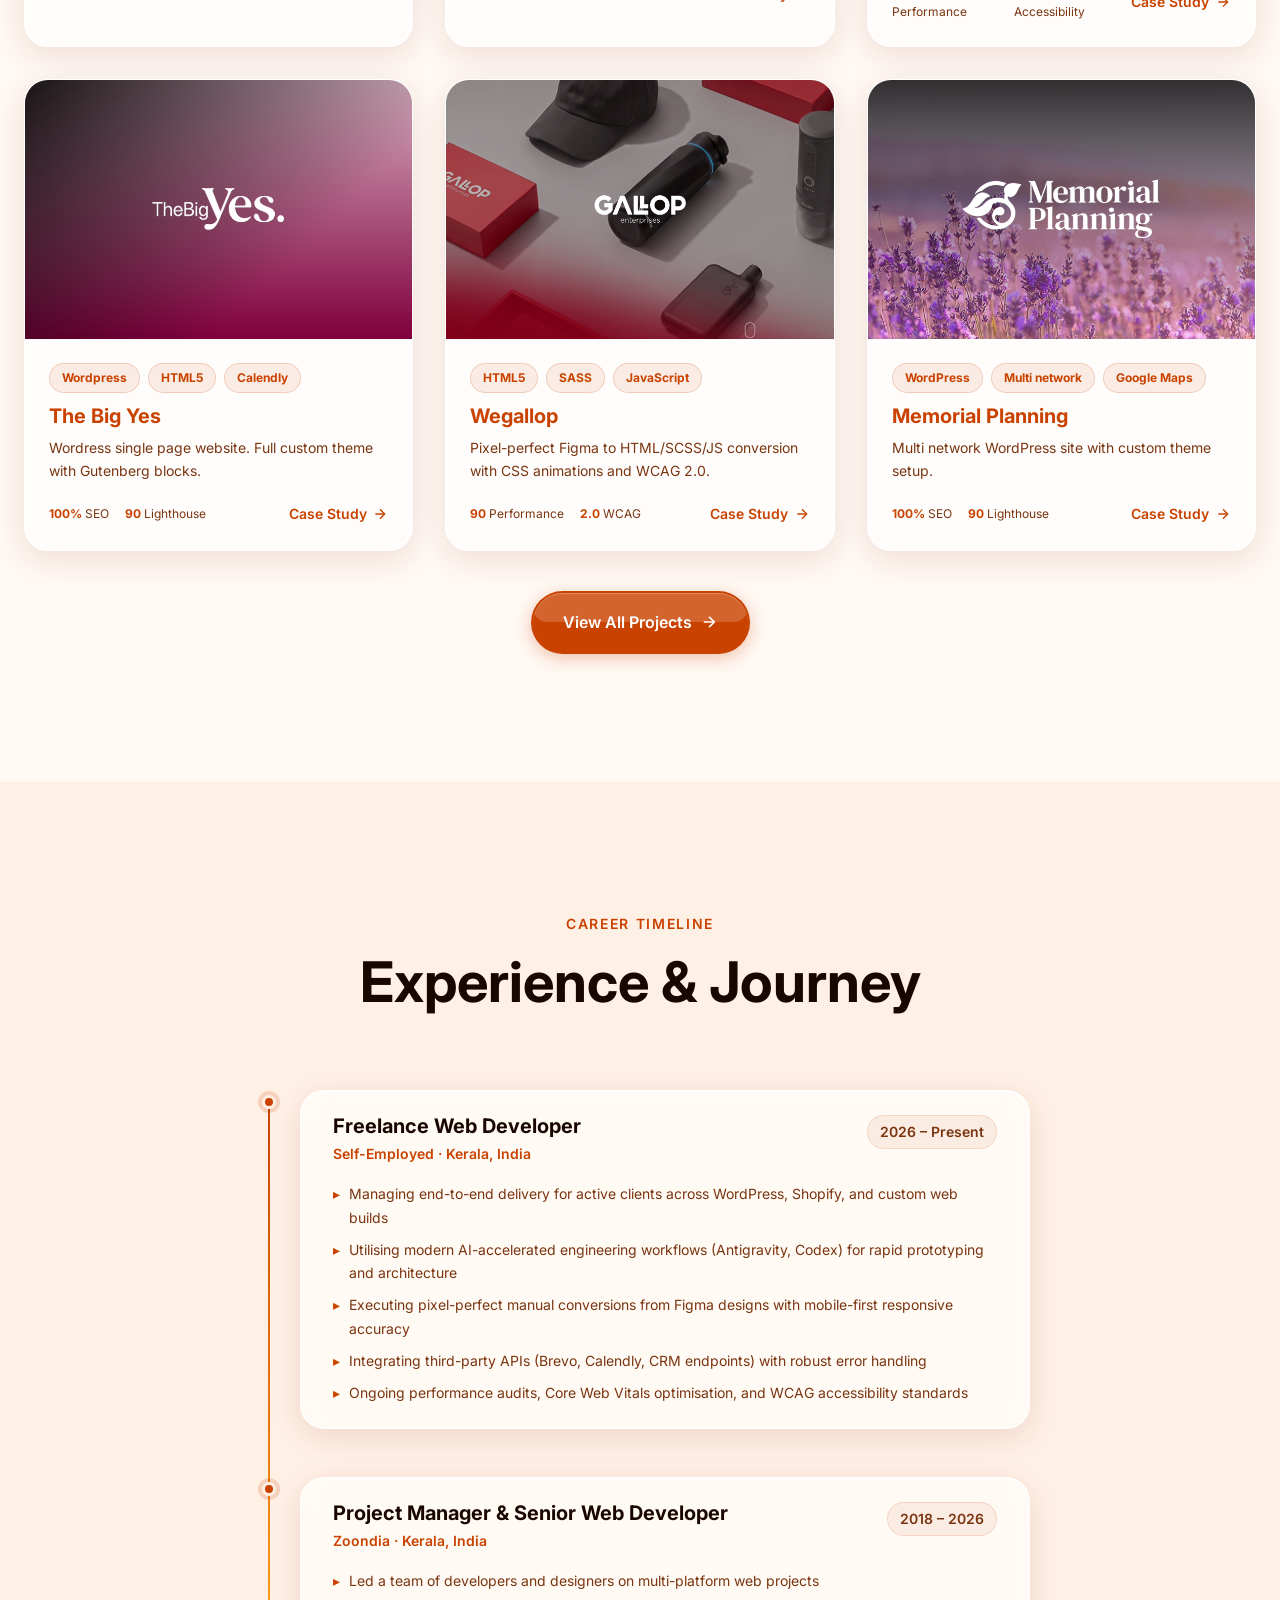
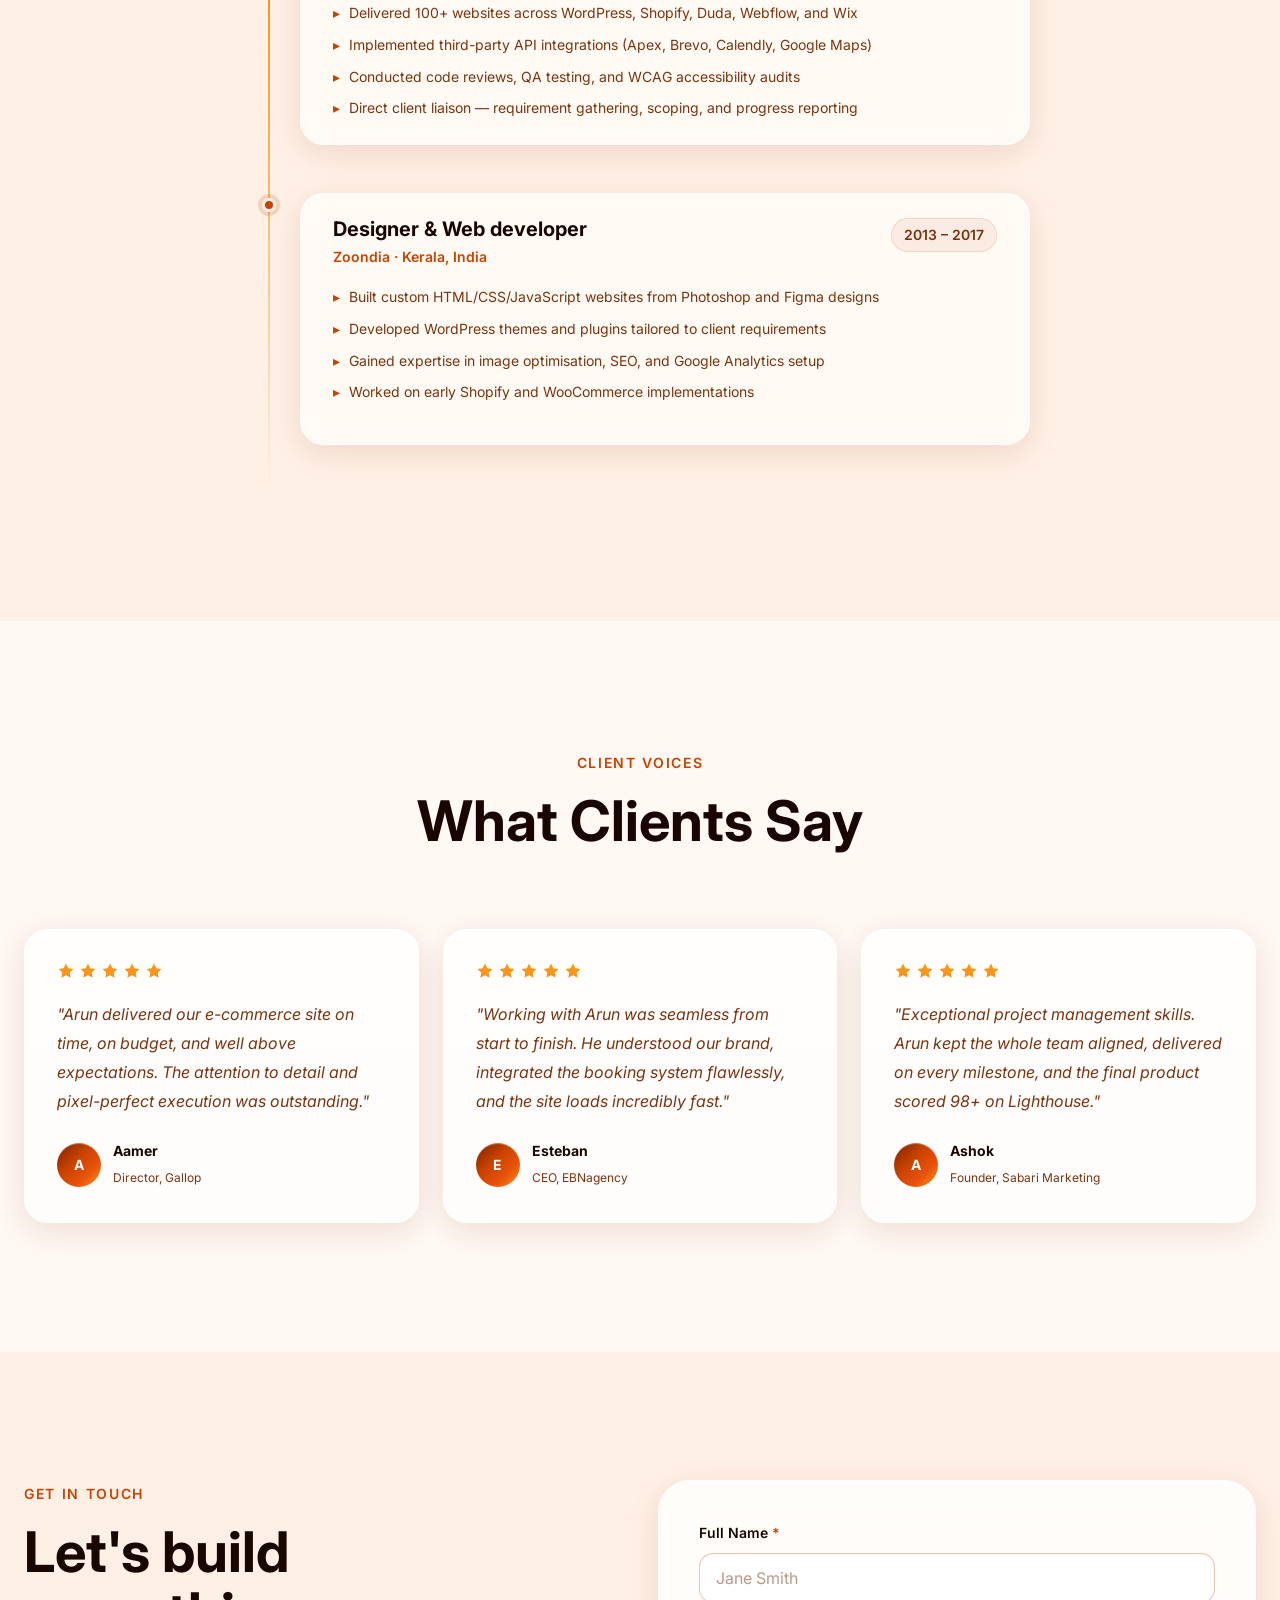
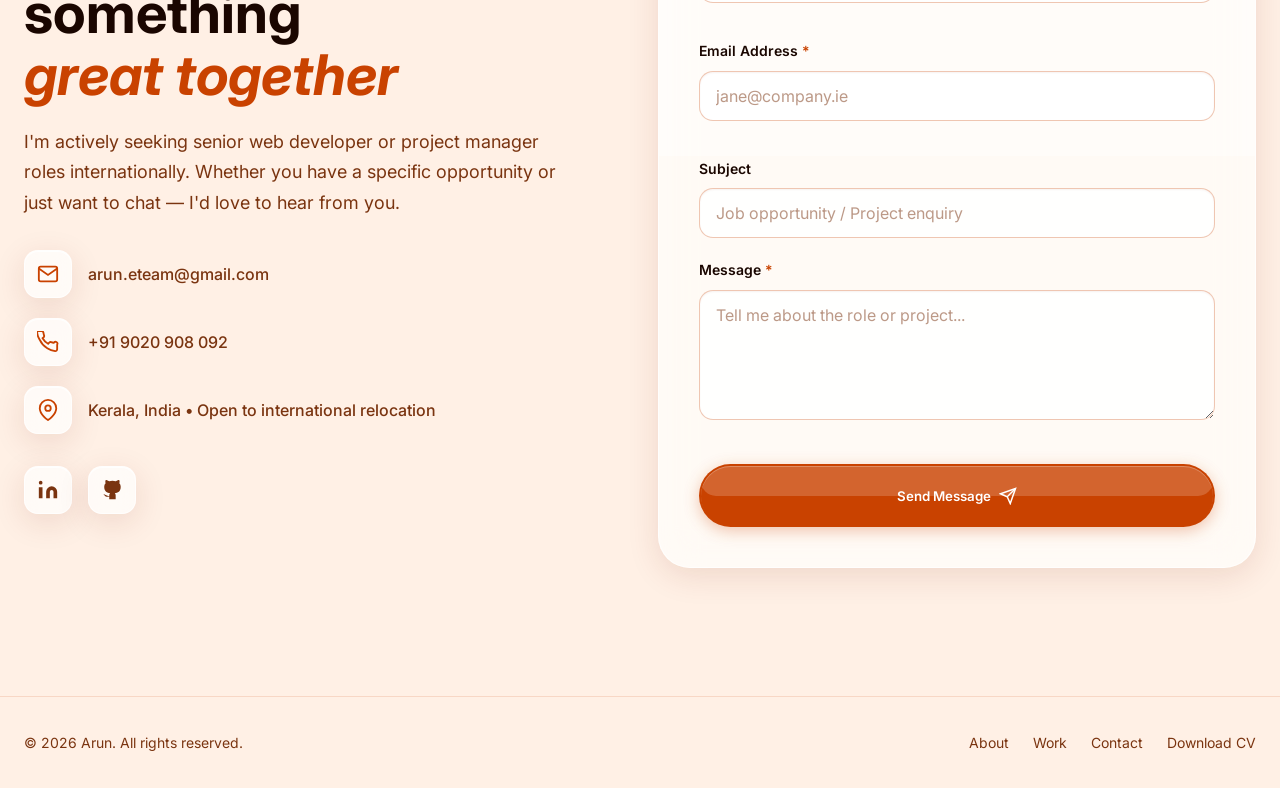
==== commit accf9d70: "video added" ====
--- a/index.html
+++ b/index.html
@@ -218,8 +218,13 @@
         <div class="about__inner">
           <div class="about__image-wrap reveal">
             <div class="about__image-frame">
-              <img src="assets/images/arun-about.jpg" alt="Arun at work – web development setup" width="480"
-                height="560" loading="lazy" />
+              <video class="about__video" autoplay playsinline preload="auto" poster="assets/images/arun-about.jpg"
+                aria-label="Website development motion graphics">
+                <source src="assets/Website_development_motion_graph…_610393f9_1080p.mp4" type="video/mp4" />
+                <source src="assets/website-development-motion.mp4" type="video/mp4" />
+                <img src="assets/images/arun-about.jpg" alt="Arun at work – web development setup" width="480"
+                  height="560" loading="lazy" />
+              </video>
               <div class="about__image-deco" aria-hidden="true"></div>
             </div>
             <div class="about__experience-card" aria-label="15 years of web development experience">
--- a/assets/css/style.css
+++ b/assets/css/style.css
@@ -1200,14 +1200,19 @@
   box-shadow: var(--shadow-lg);
 }
 
-.about__image-frame img {
+.about__image-frame img,
+.about__image-frame video,
+.about__video {
   width: 100%;
   height: 100%;
   object-fit: cover;
   transition: transform 0.6s var(--ease);
-}
-
-.about__image-frame:hover img {
+  display: block;
+}
+
+.about__image-frame:hover img,
+.about__image-frame:hover video,
+.about__image-frame:hover .about__video {
   transform: scale(1.04);
 }
 
